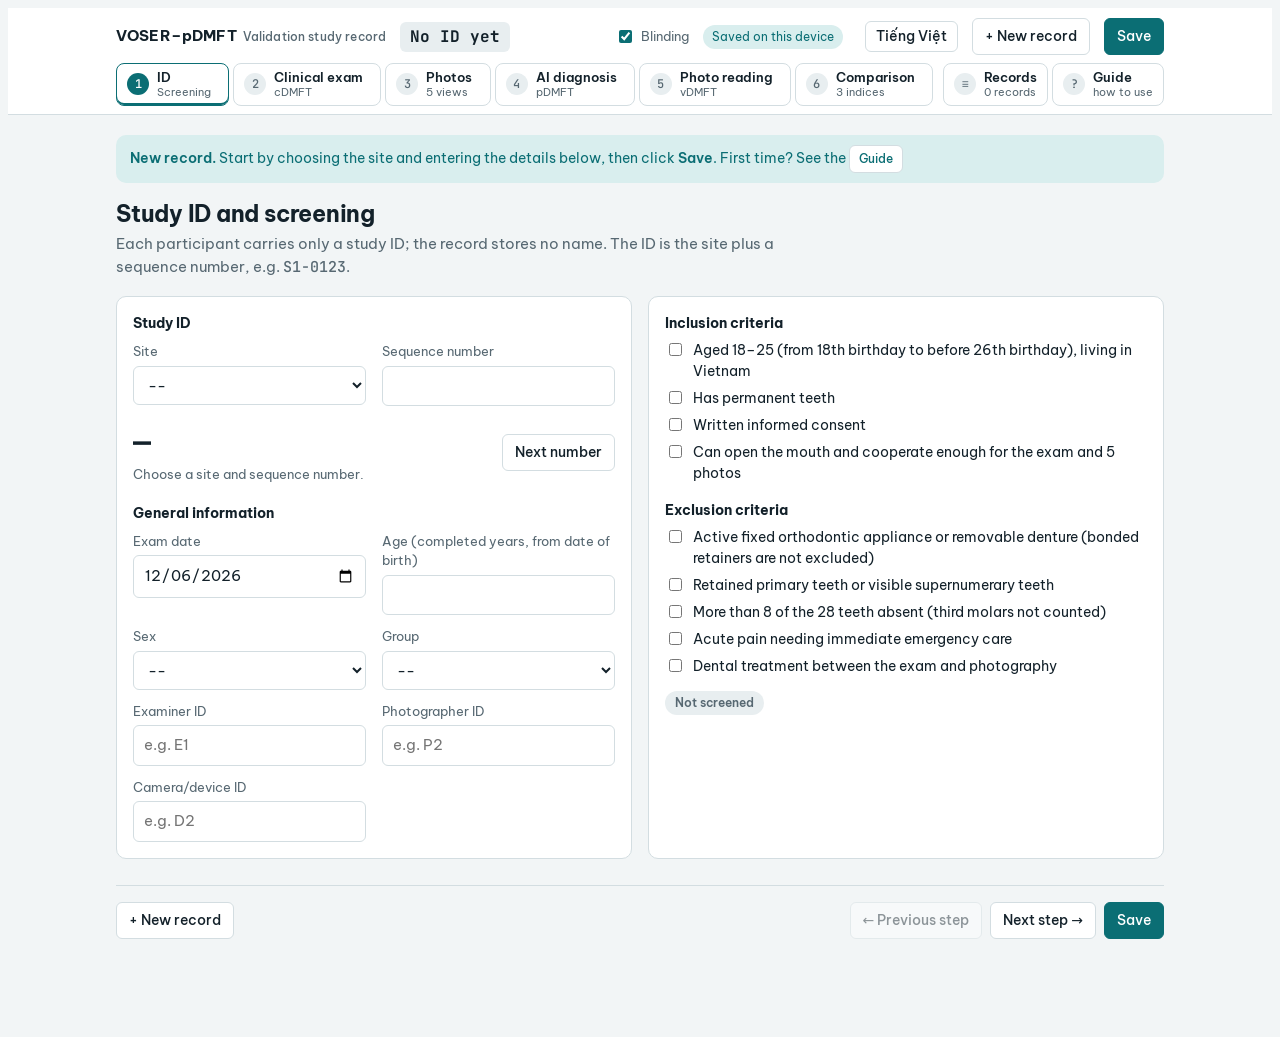
==== index.html @ d66f0dcf "Add files via upload" ====
<!DOCTYPE html>
<html lang="en"><head>
<meta charset="utf-8">
<meta name="viewport" content="width=device-width,initial-scale=1,viewport-fit=cover">
<title>VOSER–pDMFT</title>
<link rel="manifest" href="manifest.webmanifest">
<meta name="theme-color" content="#1B2A4A">
<meta name="apple-mobile-web-app-capable" content="yes">
<meta name="mobile-web-app-capable" content="yes">
<meta name="apple-mobile-web-app-status-bar-style" content="default">
<meta name="apple-mobile-web-app-title" content="VOSER">
<link rel="apple-touch-icon" href="icons/apple-touch-icon.png">
<link rel="icon" type="image/png" href="icons/icon-192.png">
<script>/* language memory */(function(){var me="en",p;try{p=localStorage.getItem("voser-lang");}catch(e){}
if(p&&p!==me&&!sessionStorage.getItem("voser-switching")){location.replace("vi.html"+location.hash);return;}
try{sessionStorage.removeItem("voser-switching");localStorage.setItem("voser-lang",me);}catch(e){}})();
function switchLang(){try{localStorage.setItem("voser-lang","vi");sessionStorage.setItem("voser-switching","1");}catch(e){}location.href="vi.html"+location.hash;}</script>
<link rel="stylesheet" href="fonts/fonts.css">
<style>
/* Layout: sticky header with 6-step study stepper; one working column (max 1080px); tooth charts scroll inside their own box. */
:root{
  --bg:#f2f5f6; --surface:#ffffff; --sunken:#e8eef0; --fg:#13212a; --muted:#576872; --line:#d3dde1;
  --accent:#0b6e74; --accent-fg:#ffffff; --accent-soft:#d9eeee;
  --d:#b04a00; --d-soft:#fde3cf; --f:#005f96; --f-soft:#d8e9f5; --m:#2f3d47; --m-fg:#ffffff; --ab:#7f8e98; --ab-soft:#e4e9ec;
  --mV:#8a4fa3; --mA:#a86d00; --mC:#13212a;
  --ok:#1b7a3c; --ok-soft:#dcf1e3; --warn:#8f5600; --warn-soft:#fbefd6; --bad:#b3261e; --bad-soft:#fbe2df;
  --f-body:"Be Vietnam Pro",system-ui,-apple-system,"Segoe UI",Roboto,Arial,sans-serif;
  --f-mono:"JetBrains Mono",ui-monospace,Menlo,Consolas,monospace;
  --r:10px;
}
@media (prefers-color-scheme: dark){:root:not([data-theme="light"]){
  --bg:#0e1518; --surface:#162026; --sunken:#1c2930; --fg:#e3ecef; --muted:#97a9b2; --line:#2b3a42;
  --accent:#4cc3c4; --accent-fg:#04201f; --accent-soft:#16393b;
  --d:#ff9a5c; --d-soft:#45240f; --f:#6cb6ec; --f-soft:#14304a; --m:#c9d4da; --m-fg:#10181c; --ab:#8796a0; --ab-soft:#26323a;
  --mV:#d39ae8; --mA:#f0b23d; --mC:#e3ecef;
  --ok:#6fd48f; --ok-soft:#163524; --warn:#f0b65c; --warn-soft:#3b2c12; --bad:#f2877e; --bad-soft:#401c19; color-scheme:dark}}
:root[data-theme="dark"]{
  --bg:#0e1518; --surface:#162026; --sunken:#1c2930; --fg:#e3ecef; --muted:#97a9b2; --line:#2b3a42;
  --accent:#4cc3c4; --accent-fg:#04201f; --accent-soft:#16393b;
  --d:#ff9a5c; --d-soft:#45240f; --f:#6cb6ec; --f-soft:#14304a; --m:#c9d4da; --m-fg:#10181c; --ab:#8796a0; --ab-soft:#26323a;
  --mV:#d39ae8; --mA:#f0b23d; --mC:#e3ecef;
  --ok:#6fd48f; --ok-soft:#163524; --warn:#f0b65c; --warn-soft:#3b2c12; --bad:#f2877e; --bad-soft:#401c19; color-scheme:dark}
*{box-sizing:border-box}
[hidden]{display:none!important}
body{background:var(--bg);color:var(--fg);font-family:var(--f-body);font-size:15px;line-height:1.5}
body::before{content:"";position:fixed;inset:0 0 auto;height:env(safe-area-inset-top,0px);z-index:30;background:var(--surface)}
button,input,select,textarea{font:inherit;color:inherit}
.wrap{max-width:1080px;margin:0 auto;padding-left:max(16px,env(safe-area-inset-left,0px));padding-right:max(16px,env(safe-area-inset-right,0px))}
header.bar{position:sticky;top:env(safe-area-inset-top,0px);z-index:20;background:var(--surface);border-bottom:1px solid var(--line)}
.bar-top{display:flex;flex-wrap:wrap;gap:8px 14px;align-items:center;padding-block:10px 8px}
.brand{font-weight:700;letter-spacing:.01em;display:flex;align-items:baseline;gap:6px}
.brand small{font-weight:500;color:var(--muted);font-size:12px}
.idnow{font-family:var(--f-mono);font-weight:700;font-size:16px;padding:3px 10px;border-radius:6px;background:var(--sunken)}
.idnow.demo{background:var(--warn-soft);color:var(--warn)}
.sp{flex:1}
.chip{font-size:12px;padding:3px 9px;border-radius:99px;background:var(--sunken);color:var(--muted);white-space:nowrap}
.chip.cloud{background:var(--accent-soft);color:var(--accent)}
.chip.dirty{background:var(--warn-soft);color:var(--warn)}
.toggle{display:inline-flex;align-items:center;gap:6px;font-size:13px;color:var(--muted);cursor:pointer;white-space:nowrap}
.toggle input{accent-color:var(--accent)}
nav.steps{display:flex;gap:4px;overflow-x:auto;padding-bottom:8px;scrollbar-width:thin}
.step{flex:1 0 auto;display:flex;align-items:center;gap:8px;border:1px solid var(--line);background:var(--surface);border-radius:8px;padding:6px 10px;cursor:pointer;text-align:left;min-width:0}
.step .n{font-family:var(--f-mono);font-size:12px;width:22px;height:22px;border-radius:50%;display:grid;place-items:center;background:var(--sunken);color:var(--muted);flex:none}
.step .t{display:flex;flex-direction:column;line-height:1.2}
.step .t b{font-size:13px;font-weight:600;white-space:nowrap}
.step .t span{font-size:11px;color:var(--muted);white-space:nowrap}
.step[aria-current="page"]{border-color:var(--accent);box-shadow:inset 0 -2px 0 var(--accent)}
.step[aria-current="page"] .n{background:var(--accent);color:var(--accent-fg)}
.step.st-lock .n{background:var(--ok);color:#fff}
.step.st-part .n{background:var(--warn-soft);color:var(--warn)}
.step.list{flex:0 0 auto;margin-left:6px}
.step.list+.step.list{margin-left:0}
.guide{display:flex;flex-direction:column;gap:14px;max-width:860px}
.gcard{background:var(--surface);border:1px solid var(--line);border-radius:var(--r);padding:4px 18px 14px}
.gcard h2{margin:14px 0 8px}
.gl{margin:0;padding-left:20px;display:flex;flex-direction:column;gap:8px}
.gstep{display:grid;grid-template-columns:44px minmax(0,1fr);gap:14px;background:var(--surface);border:1px solid var(--line);border-radius:var(--r);padding:16px 18px}
.gn{width:40px;height:40px;border-radius:50%;background:var(--accent);color:var(--accent-fg);display:grid;place-items:center;font-family:var(--f-mono);font-weight:700;font-size:18px}
.gb h3{font-size:16px;margin:6px 0 8px;display:flex;flex-wrap:wrap;gap:6px 10px;align-items:center}
.who{font-size:12px;font-weight:600;color:var(--accent);background:var(--accent-soft);padding:2px 9px;border-radius:99px}
.gb ol{margin:0;padding-left:20px;display:flex;flex-direction:column;gap:6px}
.gdone{margin:10px 0 0;font-size:13px;color:var(--ok);font-weight:500}
@media (max-width:520px){.gstep{grid-template-columns:minmax(0,1fr)}.gn{width:32px;height:32px;font-size:15px}}
main{padding-block:20px 90px}
h1{font-size:23px;margin:0 0 2px;text-wrap:balance;letter-spacing:-.01em}
.lead{color:var(--muted);margin:0 0 18px;max-width:70ch}
h2{font-size:16px;margin:24px 0 10px;text-wrap:balance}
h3{font-size:14px;margin:0 0 6px}
.note{font-size:13px;color:var(--muted);margin:4px 0 10px;max-width:80ch}
.banner{display:flex;gap:10px;align-items:flex-start;font-size:14px;padding:10px 14px;border-radius:var(--r);margin:0 0 14px}
.banner.warn{background:var(--warn-soft);color:var(--warn)}
.banner.info{background:var(--accent-soft);color:var(--accent)}
.banner.bad{background:var(--bad-soft);color:var(--bad)}
.banner.ok{background:var(--ok-soft);color:var(--ok)}
.banner b{font-weight:600}
.panel{background:var(--surface);border:1px solid var(--line);border-radius:var(--r);padding:16px}
.grid{display:grid;grid-template-columns:repeat(auto-fill,minmax(200px,1fr));gap:12px 16px}
.two{display:grid;grid-template-columns:minmax(0,1fr) minmax(0,1fr);gap:16px}
.split{display:grid;grid-template-columns:minmax(0,.9fr) minmax(0,1.1fr);gap:16px;align-items:start}
@media (max-width:860px){.two,.split{grid-template-columns:minmax(0,1fr)}}
.fld{display:flex;flex-direction:column;gap:4px;min-width:0}
.fld>label{font-size:13px;color:var(--muted)}
input[type=text],input[type=number],input[type=date],select,textarea{width:100%;padding:8px 10px;border:1px solid var(--line);border-radius:6px;background:var(--surface)}
textarea{min-height:88px;font-family:var(--f-mono);font-size:13px}
input:focus-visible,select:focus-visible,textarea:focus-visible,button:focus-visible{outline:2px solid var(--accent);outline-offset:1px}
.checks{display:flex;flex-direction:column;gap:6px}
.ck{display:flex;gap:8px;align-items:flex-start;font-size:14px;cursor:pointer}
.ck input{margin-top:3px;accent-color:var(--accent)}
.btn{border:1px solid var(--line);background:var(--surface);padding:7px 12px;border-radius:6px;cursor:pointer;font-weight:500;font-size:14px;white-space:nowrap}
.btn:hover{border-color:var(--accent)}
.btn.pri{background:var(--accent);color:var(--accent-fg);border-color:var(--accent)}
.btn.sm{padding:4px 9px;font-size:12px}
.btn.danger{color:var(--bad)}
.btn.lock{background:var(--ok);border-color:var(--ok);color:#fff}
.btn:disabled{opacity:.45;cursor:not-allowed}
.row{display:flex;flex-wrap:wrap;gap:8px;align-items:center}
.mono{font-family:var(--f-mono)}
.idcode{font-family:var(--f-mono);font-size:30px;font-weight:700;letter-spacing:.04em}
.pill{display:inline-flex;align-items:center;gap:6px;font-size:12px;font-weight:600;padding:3px 10px;border-radius:99px}
.pill.ok{background:var(--ok-soft);color:var(--ok)} .pill.bad{background:var(--bad-soft);color:var(--bad)} .pill.warn{background:var(--warn-soft);color:var(--warn)} .pill.mute{background:var(--sunken);color:var(--muted)}
.lockbar{display:flex;flex-wrap:wrap;gap:10px;align-items:center;justify-content:space-between;padding:12px 14px;border:1px dashed var(--line);border-radius:var(--r);margin-top:14px;background:var(--surface)}
.lockbar .msg{font-size:13px;color:var(--muted)}

/* ---- tooth chart ---- */
.chartbox{background:var(--surface);border:1px solid var(--line);border-radius:var(--r);padding:12px 12px 10px}
.chart-scroll{overflow-x:auto;padding-bottom:4px}
.arch{display:grid;grid-template-columns:repeat(var(--nc,8),var(--tw,40px)) 10px repeat(var(--nc,8),var(--tw,40px));gap:4px;width:max-content;margin:0 auto}
.split .arch{--tw:32px;gap:3px}
.split .tooth{height:46px}
.split .surfmode .tooth{height:62px}
.split .tooth .tc{font-size:16px}
.arch .mid{grid-row:span 1}
.jawlab{display:flex;justify-content:space-between;font-size:11px;color:var(--muted);letter-spacing:.06em;text-transform:uppercase;width:min(100%,712px);margin:0 auto 4px}
.archsep{height:1px;background:var(--line);margin:8px auto;width:min(100%,712px)}
.tooth{height:50px;border-radius:7px;border:1.5px solid var(--line);background:var(--surface);cursor:pointer;display:flex;flex-direction:column;align-items:center;justify-content:center;padding:0;line-height:1.1;position:relative}
.tooth .tn{font-family:var(--f-mono);font-size:10px;color:var(--muted)}
.tooth .tc{font-family:var(--f-mono);font-size:18px;font-weight:700}
.tooth.blank{border-style:dashed;background:transparent}
.tooth.blank .tc{color:var(--line)}
.tooth.k-S{background:var(--surface)}
.tooth.k-D{background:var(--d-soft);border-color:var(--d);color:var(--d)}
.tooth.k-F{background:var(--f-soft);border-color:var(--f);color:var(--f)}
.tooth.k-M{background:var(--m);border-color:var(--m);color:var(--m-fg)}
.tooth.k-M .tn{color:var(--m-fg);opacity:.75}
.tooth.k-A{background:repeating-linear-gradient(135deg,var(--ab-soft) 0 5px,transparent 5px 10px);border-color:var(--ab);color:var(--ab)}
.tooth.k-X{border-style:dotted;color:var(--muted);background:var(--sunken)}
.tooth.k-W{opacity:.75}
.tooth.sel{outline:3px solid var(--accent);outline-offset:1px;z-index:1}
.tooth.ghost{opacity:.35;cursor:default}
.tooth.dis{cursor:default}
.tooth .flag{position:absolute;top:2px;right:3px;font-size:9px;font-weight:700;color:var(--warn)}
.tooth.ring{box-shadow:0 0 0 2px var(--bad);border-color:var(--bad)}
.palette{display:flex;flex-wrap:wrap;gap:6px;margin-top:12px}
.surfmode .tooth{height:64px;justify-content:flex-start;padding-top:4px;gap:1px}
.surfmode .tooth .tc{font-size:15px}
.mini{display:block}
.modeseg{display:inline-flex;border:1px solid var(--line);border-radius:8px;overflow:hidden;background:var(--surface)}
.modeseg button{border:0;background:none;padding:6px 14px;font-size:13px;font-weight:500;cursor:pointer;color:var(--muted)}
.modeseg button[aria-pressed="true"]{background:var(--accent);color:var(--accent-fg)}
.sed{display:grid;grid-template-columns:auto minmax(0,1fr);gap:16px;align-items:start;margin-top:12px;padding-top:12px;border-top:1px dashed var(--line)}
@media (max-width:640px){.sed{grid-template-columns:minmax(0,1fr)}}
.sx{display:grid;grid-template-columns:repeat(3,62px);grid-template-rows:repeat(3,52px);gap:4px}
.sx .sb{border:1.5px solid var(--line);border-radius:7px;background:var(--surface);cursor:pointer;display:flex;flex-direction:column;align-items:center;justify-content:center;font-size:11px;color:var(--muted);line-height:1.15;padding:0}
.sx .sb b{font-family:var(--f-mono);font-size:17px;color:var(--fg)}
.sx .sb.k-D{background:var(--d-soft);border-color:var(--d)} .sx .sb.k-D b{color:var(--d)}
.sx .sb.k-F{background:var(--f-soft);border-color:var(--f)} .sx .sb.k-F b{color:var(--f)}
.sx .sb.k-SL{background:var(--ok-soft);border-color:var(--ok)}
.sx .sb.on{outline:3px solid var(--accent);outline-offset:1px}
.sx .sb.blank{border-style:dashed}
.sx .ctr{grid-column:2;grid-row:2}
.sx .t1{grid-column:2;grid-row:1}.sx .b1{grid-column:2;grid-row:3}.sx .l1{grid-column:1;grid-row:2}.sx .r1{grid-column:3;grid-row:2}
.sx .lab{grid-column:1;grid-row:1;font-family:var(--f-mono);font-weight:700;font-size:20px;display:grid;place-items:center;color:var(--accent)}
.sedp h4{margin:0 0 6px;font-size:12px;color:var(--muted);font-weight:600;letter-spacing:.04em;text-transform:uppercase}
.sedp .palette{margin-top:0;margin-bottom:10px}
.pc{display:flex;align-items:center;gap:8px;border:1.5px solid var(--line);border-radius:7px;padding:5px 10px 5px 6px;background:var(--surface);cursor:pointer;font-size:13px;min-width:0}
.pc .k{font-family:var(--f-mono);font-weight:700;font-size:15px;width:26px;height:26px;display:grid;place-items:center;border-radius:5px;border:1.5px solid var(--line);flex:none}
.pc.k-D .k{background:var(--d-soft);border-color:var(--d);color:var(--d)}
.pc.k-F .k{background:var(--f-soft);border-color:var(--f);color:var(--f)}
.pc.k-M .k{background:var(--m);border-color:var(--m);color:var(--m-fg)}
.pc.k-A .k{background:repeating-linear-gradient(135deg,var(--ab-soft) 0 4px,transparent 4px 8px);border-color:var(--ab);color:var(--ab)}
.pc.k-X .k{border-style:dotted;background:var(--sunken);color:var(--muted)}
.pc:disabled{opacity:.45;cursor:not-allowed}
.chart-tools{display:flex;flex-wrap:wrap;gap:8px;align-items:center;justify-content:space-between;margin-top:10px;font-size:13px;color:var(--muted)}
.kbd{font-family:var(--f-mono);font-size:11px;border:1px solid var(--line);border-bottom-width:2px;border-radius:4px;padding:0 5px;background:var(--surface)}
.dmft{display:flex;gap:8px;flex-wrap:wrap;align-items:stretch}
.dm{border:1px solid var(--line);border-radius:8px;padding:6px 12px;min-width:64px;text-align:center;background:var(--surface)}
.dm b{display:block;font-family:var(--f-mono);font-size:22px;font-variant-numeric:tabular-nums;line-height:1.2}
.dm span{font-size:11px;color:var(--muted);letter-spacing:.05em}
.dm.tot{border-color:var(--accent);background:var(--accent-soft)}
.dm.tot b{color:var(--accent)}

/* ---- photos ---- */
.photos{display:grid;grid-template-columns:repeat(auto-fill,minmax(190px,1fr));gap:12px}
.slot{border:1px solid var(--line);border-radius:var(--r);background:var(--surface);display:flex;flex-direction:column;overflow:hidden;min-width:0}
.slot-h{padding:9px 12px;display:flex;justify-content:space-between;align-items:center;gap:8px}
.slot-h b{font-size:14px} .slot-h .mono{font-size:12px;color:var(--muted)}
.drop{aspect-ratio:4/3;max-width:100%;background:var(--sunken);display:grid;place-items:center;position:relative;cursor:pointer;border-block:1px dashed var(--line)}
.drop img{width:100%;height:100%;object-fit:contain;background:#000}
.drop .ph{color:var(--muted);font-size:13px;text-align:center;padding:12px}
.drop.over{outline:2px dashed var(--accent);outline-offset:-6px}
.q4{display:grid;grid-template-columns:1fr auto;gap:4px 8px;padding:10px 12px;font-size:13px;align-items:center}
.q4 select{width:auto;padding:3px 6px;font-size:13px}
.slot-f{padding:8px 12px 12px;display:flex;gap:6px;flex-wrap:wrap;align-items:center;font-size:12px;color:var(--muted);border-top:1px solid var(--line)}
.slot-f .meta{flex:1 1 100%;min-width:0;overflow:hidden;text-overflow:ellipsis;white-space:nowrap}
.viewer{background:var(--surface);border:1px solid var(--line);border-radius:var(--r);overflow:hidden;position:sticky;top:132px}
.viewer .vimg{aspect-ratio:4/3;background:#0b0f12;display:grid;place-items:center;overflow:hidden;cursor:zoom-in;max-width:100%}
.viewer .vimg img{width:100%;height:100%;object-fit:contain;transition:transform .15s}
.viewer .vimg.zoom img{transform:scale(2.2);cursor:zoom-out}
.viewer .vtabs{display:flex;gap:4px;padding:8px;flex-wrap:wrap}
.viewer .vtabs button{font-size:12px}
.viewer .vtabs button[aria-pressed="true"]{border-color:var(--accent);background:var(--accent-soft);color:var(--accent)}
.viewer .empty{color:#9fb0b8;font-size:13px;padding:20px;text-align:center}
@media (max-width:860px){.viewer{position:static}}

/* ---- compare ---- */
.cards3{display:grid;grid-template-columns:repeat(3,minmax(0,1fr));gap:12px}
@media (max-width:760px){.cards3{grid-template-columns:minmax(0,1fr)}}
.mcard{border:1px solid var(--line);border-radius:var(--r);background:var(--surface);padding:14px;border-top:4px solid var(--c)}
.mcard .lab{font-size:12px;color:var(--muted);letter-spacing:.04em;text-transform:uppercase}
.mcard .big{font-family:var(--f-mono);font-size:40px;font-weight:700;line-height:1.1;color:var(--c);font-variant-numeric:tabular-nums}
.mcard .parts{font-family:var(--f-mono);font-size:13px;color:var(--muted)}
.mcard .delta{margin-top:8px;font-size:13px}
.delta b{font-family:var(--f-mono)}
.cmp-scroll{overflow-x:auto;border:1px solid var(--line);border-radius:var(--r);background:var(--surface);padding:10px}
table.cmp{border-collapse:separate;border-spacing:3px;margin:0 auto}
table.cmp th{font-family:var(--f-mono);font-size:10px;color:var(--muted);font-weight:500}
table.cmp th.rl{font-family:var(--f-body);font-size:12px;text-align:right;padding-right:6px;white-space:nowrap}
table.cmp td{width:30px;height:30px;padding:0;text-align:center;font-family:var(--f-mono);font-weight:700;font-size:13px;border-radius:5px;border:1.5px solid var(--line);position:relative}
table.cmp td.k-D{background:var(--d-soft);border-color:var(--d);color:var(--d)}
table.cmp td.k-F{background:var(--f-soft);border-color:var(--f);color:var(--f)}
table.cmp td.k-M{background:var(--m);border-color:var(--m);color:var(--m-fg)}
table.cmp td.k-A{background:repeating-linear-gradient(135deg,var(--ab-soft) 0 4px,transparent 4px 8px);border-color:var(--ab);color:var(--ab)}
table.cmp td.k-X{border-style:dotted;background:var(--sunken);color:var(--muted)}
table.cmp td.mis{box-shadow:0 0 0 2px var(--bad)}
table.cmp td.gap{border:0;width:8px}
.legend{display:flex;flex-wrap:wrap;gap:6px 14px;font-size:12px;color:var(--muted);margin-top:10px}
.legend i{display:inline-block;width:14px;height:14px;border-radius:3px;vertical-align:-3px;margin-right:5px;border:1.5px solid var(--line)}
.legend i.k-D{background:var(--d-soft);border-color:var(--d)} .legend i.k-F{background:var(--f-soft);border-color:var(--f)} .legend i.k-M{background:var(--m);border-color:var(--m)}
.legend i.k-A{background:repeating-linear-gradient(135deg,var(--ab-soft) 0 3px,transparent 3px 6px);border-color:var(--ab)} .legend i.k-X{border-style:dotted;background:var(--sunken)} .legend i.mis{box-shadow:0 0 0 2px var(--bad)}
.stat{display:grid;grid-template-columns:repeat(auto-fit,minmax(150px,1fr));gap:10px}
.st{border:1px solid var(--line);border-radius:8px;padding:10px 12px;background:var(--surface)}
.st .v{font-family:var(--f-mono);font-size:20px;font-weight:700;font-variant-numeric:tabular-nums}
.st .l{font-size:12px;color:var(--muted)}
table.tb{border-collapse:collapse;width:100%;font-size:14px}
table.tb th,table.tb td{padding:7px 10px;border-bottom:1px solid var(--line);text-align:left;white-space:nowrap}
table.tb th{font-size:12px;color:var(--muted);font-weight:600;background:var(--sunken)}
table.tb td.num{font-family:var(--f-mono);text-align:right;font-variant-numeric:tabular-nums}
.tbwrap{overflow-x:auto;border:1px solid var(--line);border-radius:var(--r);background:var(--surface)}
.hyp{display:grid;gap:10px}
.hy{display:grid;grid-template-columns:minmax(0,1fr) auto;gap:6px 14px;align-items:center;border:1px solid var(--line);border-radius:8px;padding:10px 12px;background:var(--surface)}
.hy .t{font-size:14px} .hy .t small{display:block;color:var(--muted);font-size:12px}
.ci{grid-column:1/-1}
.ci svg{width:100%;height:44px;display:block}
.svgbox{background:var(--surface);border:1px solid var(--line);border-radius:var(--r);padding:8px}
.svgbox svg{width:100%;height:auto;display:block}

/* ---- list ---- */
tr.cur td{background:var(--accent-soft)}
.dots{display:flex;gap:3px}
.dots i{width:10px;height:10px;border-radius:50%;background:var(--line);display:inline-block}
.dots i.l{background:var(--ok)} .dots i.p{background:var(--warn)}
.export{display:grid;grid-template-columns:repeat(auto-fill,minmax(240px,1fr));gap:12px;margin-bottom:20px}
.exp{border:1px solid var(--line);border-radius:var(--r);padding:14px;background:var(--surface);display:flex;flex-direction:column;gap:8px}
.exp h3{margin:0} .exp p{margin:0;font-size:13px;color:var(--muted);flex:1}
.empty{padding:28px;text-align:center;color:var(--muted)}
.foot{display:flex;gap:8px;flex-wrap:wrap;justify-content:space-between;margin-top:26px;padding-top:16px;border-top:1px solid var(--line)}
#toast{position:fixed;left:50%;bottom:calc(20px + env(safe-area-inset-bottom,0px));transform:translateX(-50%);background:var(--fg);color:var(--bg);padding:9px 16px;border-radius:8px;font-size:14px;z-index:50;max-width:calc(100% - 32px)}
.modal{position:fixed;inset:0;background:rgb(0 0 0 / .45);display:grid;place-items:center;z-index:60;padding:16px}
.modal-c{background:var(--surface);border-radius:12px;padding:18px;max-width:440px;width:100%}
.modal-c p{margin:0 0 12px}
.busy{position:fixed;inset:0;background:rgb(0 0 0 / .35);display:grid;place-items:center;z-index:70;color:#fff;font-weight:600}
.codes-ref{display:grid;grid-template-columns:repeat(auto-fill,minmax(260px,1fr));gap:4px 18px;font-size:13px}
.codes-ref div{display:flex;gap:8px} .codes-ref b{font-family:var(--f-mono);width:16px;flex:none}
details.ref summary{cursor:pointer;color:var(--accent);font-size:13px;font-weight:500}
.edm{position:fixed;inset:0;background:rgb(0 0 0 / .6);z-index:65;display:grid;place-items:center;padding:max(12px,env(safe-area-inset-top,0px)) max(12px,env(safe-area-inset-right,0px)) max(12px,env(safe-area-inset-bottom,0px)) max(12px,env(safe-area-inset-left,0px))}
.edc{background:var(--surface);border-radius:12px;width:min(1100px,100%);max-height:100%;overflow:auto;display:grid;grid-template-columns:minmax(0,1fr) 300px}
@media (max-width:820px){.edc{grid-template-columns:minmax(0,1fr)}}
.edv{background:#0b0f12;display:grid;place-items:center;min-height:300px;padding:10px;position:relative}
.edv canvas{max-width:100%;max-height:72vh;display:block;touch-action:none}
.edv canvas.crop{cursor:crosshair}
.edp{padding:16px;display:flex;flex-direction:column;gap:12px;border-left:1px solid var(--line)}
.edp h3{margin:0}
.edg{display:flex;flex-direction:column;gap:6px}
.edg>b{font-size:12px;color:var(--muted);letter-spacing:.04em;text-transform:uppercase;font-weight:600}
.sl{display:grid;grid-template-columns:96px minmax(0,1fr) 38px;gap:8px;align-items:center;font-size:13px}
.sl input[type=range]{width:100%;accent-color:var(--accent)}
.sl output{font-family:var(--f-mono);font-size:12px;text-align:right}
.edited-tag{position:absolute;top:6px;left:6px;font-size:11px;font-weight:600;background:var(--accent);color:var(--accent-fg);padding:2px 7px;border-radius:99px}
.drop,.vimg{position:relative}
@media (prefers-reduced-motion:reduce){*{transition:none!important}}
@media (max-width:520px){h1{font-size:20px} .brand small{display:none}}
</style>
</head>
<body>
<header class="bar">
 <div class="wrap">
  <div class="bar-top">
   <span class="brand">VOSER–pDMFT <small>Validation study record</small></span>
   <span class="idnow" id="idNow">—</span>
   <span class="chip dirty" id="dirtyChip" hidden>Unsaved</span>
   <span class="sp"></span>
   <label class="toggle" title="Hide the other methods' results while entering data, following the protocol's blinding procedure"><input type="checkbox" id="blind" checked> Blinding</label>
   <span class="chip" id="modeChip">Connecting…</span><button type="button" class="btn" style="margin-left:8px;padding:4px 10px" onclick="switchLang()" title="Language / Ngôn ngữ">Tiếng Việt</button>
   <button class="btn" id="btnNewTop" type="button">+ New record</button>
   <button class="btn pri" id="btnSave" type="button">Save</button>
  </div>
  <nav class="steps" id="steps" aria-label="Study steps"></nav>
 </div>
</header>

<main class="wrap">
 <div id="topBanner"></div>

 <!-- 1. ID -->
 <section data-panel="ma">
  <h1>Study ID and screening</h1>
  <p class="lead">Each participant carries only a study ID; the record stores no name. The ID is the site plus a sequence number, e.g. <span class="mono">S1-0123</span>.</p>
  <div class="two">
   <div class="panel">
    <h3>Study ID</h3>
    <div class="grid" style="margin-top:8px">
     <div class="fld"><label for="m_site">Site</label><select id="m_site" data-m="site"><option value="">--</option><option value="S1">S1 · Site 1</option><option value="S2">S2 · Site 2</option><option value="S3">S3 · Site 3</option></select></div>
     <div class="fld"><label for="m_stt">Sequence number</label><input type="number" id="m_stt" data-m="stt" min="1" max="9999" inputmode="numeric"></div>
    </div>
    <div class="row" style="margin-top:14px;justify-content:space-between">
     <div><div class="idcode" id="idCode">—</div><div class="note" id="idMsg" style="margin:0"></div></div>
     <button class="btn" id="btnNextStt" type="button">Next number</button>
    </div>
    <h3 style="margin-top:18px">General information</h3>
    <div class="grid" style="margin-top:8px">
     <div class="fld"><label for="m_ngay">Exam date</label><input type="date" id="m_ngay" data-m="ngay"></div>
     <div class="fld"><label for="m_tuoi">Age (completed years, from date of birth)</label><input type="number" id="m_tuoi" data-m="tuoi" min="10" max="99"></div>
     <div class="fld"><label for="m_gioi">Sex</label><select id="m_gioi" data-m="gioi"><option value="">--</option><option value="1">1 · Male</option><option value="2">2 · Female</option></select></div>
     <div class="fld"><label for="m_nhom">Group</label><select id="m_nhom" data-m="nhom"><option value="">--</option><option value="SV">Student</option><option value="KSV">Non-student</option></select></div>
     <div class="fld"><label for="m_kham">Examiner ID</label><input type="text" id="m_kham" data-m="examiner" placeholder="e.g. E1"></div>
     <div class="fld"><label for="m_chup">Photographer ID</label><input type="text" id="m_chup" data-m="photographer" placeholder="e.g. P2"></div>
     <div class="fld"><label for="m_tb">Camera/device ID</label><input type="text" id="m_tb" data-m="device" placeholder="e.g. D2"></div>
    </div>
   </div>
   <div class="panel">
    <h3>Inclusion criteria</h3>
    <div class="checks" id="inclBox"></div>
    <h3 style="margin-top:16px">Exclusion criteria</h3>
    <div class="checks" id="exclBox"></div>
    <div style="margin-top:14px" id="eligOut"></div>
   </div>
  </div>
 </section>

 <!-- 2. CLINICAL EXAM -->
 <section data-panel="kham" hidden>
  <h1>Clinical exam · cDMFT (reference standard)</h1>
  <p class="lead">WHO 2013 examination, crown codes 0–9 for all 32 positions. The primary index cDMFT uses 28 teeth (no third molars), following the pDMFT convention; third molars are used only for cDMFT32. Lock the exam before photography.</p>
  <div id="khamChart"></div>
  <div class="dmft" id="khamDmft" style="margin-top:12px"></div>
  <details class="ref" style="margin-top:12px"><summary>WHO 2013 codes and scoring rules</summary><div class="codes-ref" id="refWHO" style="margin-top:8px"></div>
   <p class="note">D = codes 1, 2 · F = code 3 · M = code 4 (under 30 years; from 30 years code 5 is added). Codes 6, 7, 8, 9 are not counted in DMFT. U flag: reason for tooth loss unknown (record code 5 with U; sensitivity analysis recodes U as 4).</p></details>
  <div class="lockbar" id="khamLock"></div>
 </section>

 <!-- 3. PHOTOS -->
 <section data-panel="anh" hidden>
  <h1>Intraoral photographs · 5 views</h1>
  <p class="lead">The photographer is not the examiner. Rate each view on 4 criteria (0 unusable · 1 usable with limitations · 2 good). A view meets the minimum when no criterion is 0; at most 2 retakes per view. Do not use AI output to decide on retakes.</p>
  <div id="photoSummary" style="margin-bottom:12px"></div>
  <div class="photos" id="photos"></div>
  <div class="lockbar" id="anhLock"></div>
 </section>

 <!-- 4. AI -->
 <section data-panel="ai" hidden>
  <h1>AI diagnosis · pDMFT-AI</h1>
  <p class="lead">Record the output of pDMFT-AI run on the final photo set with the locked model version. This page does not run the model: paste or load a per-tooth result file, or enter it by hand. pDMFT coding: absent teeth merge WHO 4, 5, 8 into code 4.</p>
  <div class="split">
   <div id="aiViewer"></div>
   <div>
    <div class="panel">
     <h3>Load results</h3>
     <p class="note" style="margin-top:0">JSON <span class="mono">{"11":"0","16":"1",…}</span>, or CSV with one line per <span class="mono">tooth,code</span>.</p>
     <textarea id="aiPaste" placeholder="16,1&#10;26,3&#10;36,4"></textarea>
     <div class="row" style="margin-top:8px"><button class="btn" id="btnAiParse" type="button">Apply</button><button class="btn" id="btnAiFile" type="button">Load .json/.csv file</button><input type="file" id="aiFile" accept=".json,.csv,.txt,application/json,text/csv" hidden></div>
     <div class="grid" style="margin-top:12px">
      <div class="fld"><label for="ai_ver">Model version</label><input type="text" id="ai_ver" data-ai="version" placeholder="e.g. pDMFT-AI v1.0"></div>
      <div class="fld"><label for="ai_hash">Output hash</label><input type="text" id="ai_hash" data-ai="hash" class="mono" placeholder="SHA-256"></div>
      <div class="fld"><label for="ai_time">Run time</label><input type="text" id="ai_time" data-ai="runAt" placeholder="2026-11-03 10:20"></div>
     </div>
     <label class="ck" style="margin-top:10px"><input type="checkbox" id="ai_no" data-ai="noOutput"> AI produced no output (run error, images could not be processed)</label>
    </div>
   </div>
  </div>
  <h2>Results by tooth</h2>
  <div id="aiChart"></div>
  <div class="dmft" id="aiDmft" style="margin-top:12px"></div>
  <div class="lockbar" id="aiLock"></div>
 </section>

 <!-- 5. PHOTO READING -->
 <section data-panel="doc" hidden>
  <h1>Photo-based diagnosis · vDMFT</h1>
  <p class="lead">Two dentists read the same photo set independently, blind to the exam and AI results. Teeth coded differently by the two readers are settled by an adjudicator; vDMFT is the consensus result.</p>
  <div class="row" role="radiogroup" aria-label="Reader role" id="readerRole" style="margin-bottom:14px"></div>
  <div class="split">
   <div id="docViewer"></div>
   <div>
    <div id="docChart"></div>
    <div class="dmft" id="docDmft" style="margin-top:12px"></div>
   </div>
  </div>
  <div class="lockbar" id="docLock"></div>
 </section>

 <!-- 6. COMPARISON -->
 <section data-panel="sosanh" hidden>
  <h1>Comparison</h1>
  <p class="lead">Three measurements on the same person: cDMFT (clinical), vDMFT (dentists reading photos), pDMFT (AI). Opens only when all three are locked.</p>
  <div id="cmpOne"></div>
  <h2 style="margin-top:34px">Whole sample</h2>
  <p class="note">Monitoring during data collection. Main conclusions follow the statistical analysis plan (SAP), not this table.</p>
  <div id="cmpAll"></div>
 </section>

 <!-- GUIDE -->
 <section data-panel="hd" hidden>
  <h1>How to use</h1>
  <p class="lead">Each participant is one record. A record goes through 6 steps in the order set by the protocol; each step is done by a different person and locked when finished. This page walks through one new record from start to end.</p>
  <div class="row" style="margin-bottom:18px"><button class="btn pri" type="button" data-newrec="1">+ Start a new record</button><button class="btn" type="button" data-demo="1">View a filled-in example</button></div>

  <div class="guide">
   <div class="gcard">
    <h2>Before you start</h2>
    <ul class="gl">
     <li><b>Share the page.</b> The page is private. The owner (the PhD student) clicks <b>Share</b> and invites the examiner, photographer, the 2 reading dentists, the adjudicator and the AI engineer with permission to enter data. Everyone sees the same list of records.</li>
     <li><b>Top right corner.</b> <span class="pill ok">Synced</span> means records are shared and visible on every device. <span class="pill mute">This device only</span> means data lives only in this browser: go to <b>Records → Backup</b> before closing the page.</li>
     <li><b>Save and Lock are different.</b> <b>Save</b> keeps what you have entered; you can keep editing. <b>Lock</b> finalises that step; after locking it cannot be edited unless someone clicks <b>Unlock</b> and gives a reason (the reason goes into the audit log and the Excel export).</li>
     <li><b>Blinding</b> (on by default) hides the other methods' results during data entry: reader 1 cannot see reader 2's reading, and Comparison opens only when all three measurements are locked. Do not switch it off during real data collection.</li>
     <li><b>The 6-step bar</b> at the top shows the progress of the open record: a grey number is not started, <span class="pill warn">amber</span> is in progress, <span class="pill ok">✓ green</span> is locked. Click a step to go to it.</li>
    </ul>
   </div>

   <div class="gstep"><div class="gn">1</div><div class="gb">
    <h3>ID · screening <span class="who">Coordinator</span></h3>
    <ol>
     <li>Click <b>+ New record</b> (top of the page). Step 1 opens with a blank record.</li>
     <li>Choose the <b>Site</b> (S1, S2, S3). The sequence number fills in with the next free number for that site; you can edit it or click <b>Next number</b>. The ID appears, e.g. <span class="mono">S1-0001</span>. If the ID already exists, the page shows it in red.</li>
     <li>Enter the exam date, age (completed years from date of birth), sex, group, examiner ID, photographer ID and device ID. Do not enter names: the record carries only the ID.</li>
     <li>Tick the 4 <b>inclusion criteria</b> and any <b>exclusion criteria</b>. The page shows <span class="pill ok">Eligible</span> or <span class="pill bad">Not eligible</span>. Ineligible people are still saved so they can be counted in the STARD flow diagram, but go no further.</li>
     <li>Click <b>Save</b>. The record now appears in <b>Records</b>.</li>
    </ol>
    <p class="gdone">Done when: the ID exists, the page says “Eligible”, and the record is saved.</p></div></div>

   <div class="gstep"><div class="gn">2</div><div class="gb">
    <h3>Clinical exam · cDMFT <span class="who">Calibrated examiner</span></h3>
    <ol>
     <li>Open the record (Records → <b>Open</b>) and go to <b>Clinical exam</b>.</li>
     <li>Choose the entry mode at the top of the chart: <b>Surfaces</b> (default, as in the original VOSER) or <b>Whole tooth</b>.</li>
     <li><b>By surface:</b> click a tooth; below it a diagram of its 5 surfaces appears (4 for anterior teeth): <b>O</b> occlusal in the centre, <b>B</b> buccal, <b>L</b> lingual, <b>M</b> mesial (towards the midline), <b>D</b> distal. Type the code for the selected surface: 0 sound, 1 decayed, 2 filled with decay, 3 filled without decay, 6 fissure sealant. The selection moves to the next surface, then to the next tooth. For a missing, unerupted, prosthetic or unexaminable tooth type a whole-tooth code: 4, 5, 7, 8, 9. The tooth code is derived in WHO order: decay and filling → 2; decay → 1; filling → 3; sealant → 6; otherwise 0. Each tooth shows a small cross coloured by surface.</li>
     <li><b>By whole tooth:</b> click a tooth and type 0–9; the selection moves to the next tooth (18 → 11, 21 → 28, then 48 → 41, 31 → 38). Faster, but DMFS and lesion-location analysis are not possible.</li>
     <li>Many sound teeth: code the affected teeth first, then click <b>Uncoded surfaces = 0</b> (or <b>Uncoded teeth = 0</b> in whole-tooth mode). Unerupted third molars: <b>Uncoded third molars = 8</b>.</li>
     <li>Tooth lost for a reason the participant cannot remember: code <b>5</b> (with code 5 the selection stays on that tooth), then click <b>U flag</b> or press <span class="kbd">U</span>. A small U appears in the corner of the tooth; press again to remove it.</li>
     <li>Check the boxes computed below the chart: D, M, F, cDMFT (28 teeth), cDMFT32 (when all 4 third molars are coded), hDMFT, and with surface entry cDMF-S and hDMF-S (a missing tooth counts 5 surfaces posterior, 4 anterior).</li>
     <li>Click <b>Save</b>, then <b>Lock clinical exam</b>. Lock before the participant goes to photography.</li>
    </ol>
    <p class="gdone">Done when: all 28 main teeth are coded and the exam is locked. If more than 8 teeth are absent, the page warns that this is an exclusion criterion.</p></div></div>

   <div class="gstep"><div class="gn">3</div><div class="gb">
    <h3>Photos · 5 views <span class="who">Photographer (not the examiner)</span></h3>
    <ol>
     <li>Go to <b>Photos</b>. Click the frame of each view (Frontal, Right lateral, Left lateral, Upper occlusal, Lower occlusal) to choose a photo, or drag the photo onto the frame. Photos keep their original resolution.</li>
     <li>Rate the 4 criteria for each view (0 unusable, 1 usable with limitations, 2 good). A view with any criterion at 0 is <span class="pill bad">Below minimum</span>: retake, choose the new photo, increase <b>Retakes</b> and record the reason (blur, glare, saliva…).</li>
     <li>At most 2 retakes per view. If a view still fails after 2 retakes, the set is recorded as <b>no output</b>; the person stays in the denominator.</li>
     <li>Do not look at AI results when deciding on retakes.</li>
     <li><b>Edit photo</b> (button under each photo): rotate 90°, flip horizontally or vertically (occlusal photos taken with a mirror are reversed), straighten (±20°), crop (click <b>Crop</b> then drag on the photo), brightness, contrast, saturation, colour temperature. Click <b>Apply</b>. The original is not changed; edits are stored as settings, marked “Edited”, and written to Excel. The AI and Photo reading steps have a <b>View original</b> button for comparison.</li>
     <li>Define in the SOP in advance which edits are allowed. Suggestion: only fix orientation (rotate, flip) and crop away areas outside the mouth; limit brightness and colour changes, because they can reveal or hide lesions. Readers and the AI must use the same version of each photo.</li>
     <li>Click <b>Save</b> (photos are uploaded now), then <b>Lock final photo set</b>.</li>
    </ol>
    <p class="gdone">Done when: 5 photos, all 5 views meet the minimum (or no output is recorded), and the set is locked.</p></div></div>

   <div class="gstep"><div class="gn">4</div><div class="gb">
    <h3>AI diagnosis · pDMFT <span class="who">AI engineer</span></h3>
    <ol>
     <li>Run pDMFT-AI (the locked version) on the final photo set outside this page. This page does not run the model.</li>
     <li>Go to <b>AI diagnosis</b>. Paste the results into <b>Load results</b> and click <b>Apply</b>, or click <b>Load .json/.csv file</b>. Format: one line per tooth <span class="mono">tooth,code</span> (e.g. <span class="mono">16,1</span>), or JSON <span class="mono">{"16":"1","26":"3"}</span>. Invalid codes and third molars are skipped and reported.</li>
     <li>You can also enter or correct codes by hand on the tooth chart. pDMFT codes: 0 sound, 1 decayed, 2 filled with decay, 3 filled without decay, 4 absent, 7 fixed prosthesis, 9 not assessable.</li>
     <li>Record the model version, output hash and run time. If the model failed, tick <b>AI produced no output</b>.</li>
     <li>Click <b>Save</b>, then <b>Lock AI output</b>.</li>
    </ol>
    <p class="gdone">Done when: all 28 teeth are coded (or no output is recorded) and the output is locked.</p></div></div>

   <div class="gstep"><div class="gn">5</div><div class="gb">
    <h3>Photo reading · vDMFT <span class="who">Reader 1, reader 2, adjudicator</span></h3>
    <ol>
     <li>Go to <b>Photo reading</b>, choose the right role: <b>Reader 1</b> or <b>Reader 2</b>, and enter the reader ID.</li>
     <li>View the photos on the left: click a view name to switch, click the photo to zoom. Code the 28 teeth on the right, choosing a mode at the top of the chart:
      <ul style="margin-top:4px"><li><b>Surfaces</b> (default): as in the clinical exam, each tooth has a diagram of surfaces O, B, L, M, D. Surface codes: 0 sound, 1 decayed, 2 filled with decay, 3 filled without decay, <b>9 not visible in the photo</b> (common for mesial and distal surfaces of posterior teeth). Whole-tooth codes: 4 absent, 7 fixed prosthesis. The tooth code is derived: decay and filling → 2, decay → 1, filling → 3, all surfaces 9 → 9, otherwise 0.</li>
      <li><b>Whole tooth</b>: one code per tooth, exactly like the pDMFT-AI output.</li></ul>
      Do not guess: code 9 for a surface or tooth you cannot see clearly. Surface coding shows which surface the reader saw the lesion on, for comparison with the clinical location.</li>
     <li>Each reader clicks <b>Save</b> then <b>Lock reading</b>. Do not open the other reader's reading.</li>
     <li>When both have locked, the <b>Adjudicator</b> chooses the Adjudicator role. The adjudicator decides by <b>whole-tooth code</b>: only teeth the two readers coded differently (red outline) can be clicked; the table below shows both codes and the surfaces each reader recorded.</li>
     <li>Resolve all disagreements, click <b>Save</b>, then <b>Lock consensus vDMFT</b>. Agreement between the 2 readers (%, kappa) is shown in the blue box.</li>
    </ol>
    <p class="gdone">Done when: both readings and the consensus are locked.</p></div></div>

   <div class="gstep"><div class="gn">6</div><div class="gb">
    <h3>Comparison <span class="who">PhD student, statistician</span></h3>
    <ol>
     <li>When all three (clinical, consensus photo reading, AI) are locked, <b>Comparison</b> opens automatically. Before that, the page shows a lock and lists what is still pending.</li>
     <li>The three cards at the top: cDMFT, vDMFT and pDMFT with D, M, F. The boxes below: V − C, A − C, |A − C| − |V − C| (H3), hDMFT, tooth-level agreement and kappa.</li>
     <li><b>Tooth-by-tooth comparison</b>: each column is a tooth, the three rows are clinical, photo reading and AI. A red outline marks a tooth that differs from the clinical exam. Clinical codes 4, 5, 8 all count as “absent”, because photos cannot show why a tooth is missing.</li>
     <li><b>Teeth decayed at the clinical exam, by surface</b>: for each decayed tooth, the decayed surfaces, the location, what each reader recorded, and whether photo reading and AI detected it.</li>
     <li><b>Whole sample</b> pools every fully locked record: monitoring of H1, H2 (equivalence ±0.5 teeth), H3 (non-inferiority, margin 0.25), sensitivity and specificity for decayed teeth, sensitivity by lesion location, and the Bland–Altman plot. This is a monitoring table; the main conclusions follow the analysis plan.</li>
    </ol></div></div>

   <div class="gcard">
    <h2>Records, export and backup</h2>
    <ul class="gl">
     <li><b>Records</b> (button at the end of the step bar) lists every record with 6 progress dots. Click <b>Open</b> to continue a record, <b>Delete</b> to delete it permanently (with confirmation).</li>
     <li><b>Export Excel</b>: sheet <i>Theo_nguoi</i> (one row per person: indices, differences, photo quality, photo edits, lock times, unlock log), sheet <i>Theo_rang</i> (one row per tooth: clinical with surfaces, reader 1, reader 2, adjudicator, AI), sheet <i>Tu_dien</i> (dictionary). Column names are the same in both language versions.</li>
     <li><b>Download photos .zip</b>: file names follow the SOP, e.g. <span class="mono">S1-0001_F_1_D2.jpg</span> (ID_view_attempt_device); edited copies are in the <span class="mono">da_chinh</span> folder.</li>
     <li><b>Backup</b> to a .json file including photos; <b>Open backup</b> loads it into this page or another copy (the Vietnamese and English versions read the same backup file).</li>
    </ul>
   </div>

   <div class="gcard">
    <h2>Tooth chart shortcuts</h2>
    <div class="tbwrap"><table class="tb"><tbody>
     <tr><td><span class="kbd">0</span>–<span class="kbd">9</span></td><td>Whole-tooth mode: code the selected tooth, then move to the next tooth</td></tr>
     <tr><td><span class="kbd">0</span> <span class="kbd">1</span> <span class="kbd">2</span> <span class="kbd">3</span> <span class="kbd">6</span> / <span class="kbd">9</span></td><td>Surface mode: code the selected surface (6 clinical only, 9 photo reading only), then move to the next surface</td></tr>
     <tr><td><span class="kbd">4</span> <span class="kbd">5</span> <span class="kbd">7</span> <span class="kbd">8</span> <span class="kbd">9</span></td><td>Surface mode, clinical exam: code the whole tooth, then move to the next tooth (photo reading: 4, 7)</td></tr>
     <tr><td><span class="kbd">↑</span> <span class="kbd">↓</span></td><td>Surface mode: change surface</td></tr>
     <tr><td><span class="kbd">←</span> <span class="kbd">→</span></td><td>Previous or next tooth</td></tr>
     <tr><td><span class="kbd">Backspace</span></td><td>Clear the selected code</td></tr>
     <tr><td><span class="kbd">U</span></td><td>Toggle the U flag (reason for loss unknown) on a code-5 tooth in the clinical exam</td></tr>
     <tr><td><span class="kbd">Esc</span></td><td>Deselect the tooth or close the photo editor</td></tr>
    </tbody></table></div>
   </div>

   <div class="gcard">
    <h2>Troubleshooting</h2>
    <ul class="gl">
     <li><b>The Lock button is greyed out:</b> the step is not complete; read the text to its left (e.g. “Entered 26/28 main teeth”). A record without a saved ID in step 1 cannot be locked either.</li>
     <li><b>“Already has a record”:</b> the sequence number is taken; click <b>Next number</b>.</li>
     <li><b>An error after locking:</b> click <b>Unlock (give reason)</b>, correct, save, lock again. Do not change the clinical exam after seeing photos or AI results.</li>
     <li><b>The Save button is greyed out:</b> you are viewing the example record; click <b>+ New record</b>.</li>
     <li><b>Photos will not upload:</b> the user has not been given edit permission; the owner grants it under Share.</li>
     <li><b>Two people open the same record:</b> each step is saved separately, so the examiner and the readers do not overwrite each other; two people should not edit the same step at the same time.</li>
    </ul>
   </div>
  </div>
 </section>

 <!-- LIST -->
 <section data-panel="ds" hidden>
  <h1>Records and data export</h1>
  <p class="lead" id="dsSub">Each record has 6 parts; each part is saved separately, so several people can enter data at the same time without overwriting each other.</p>
  <div class="export">
   <div class="exp"><h3>Excel (.xlsx)</h3><p>Per-person sheet (indices, differences, photo quality), per-tooth sheet (clinical, reader 1, reader 2, adjudicator, AI) and a code dictionary.</p><button class="btn pri" id="btnXlsx" type="button">Export Excel</button></div>
   <div class="exp"><h3>Photos (.zip)</h3><p>File names follow the SOP: ID_view_attempt_device, e.g. S1-0123_F_1_D2.jpg. Edited photos are kept separately in the da_chinh folder.</p><button class="btn" id="btnZip" type="button">Download photos .zip</button></div>
   <div class="exp"><h3>Backup</h3><p>A .json file with every part and photo, to reopen later or move to another computer.</p><div class="row"><button class="btn" id="btnBackup" type="button">Backup</button><button class="btn" id="btnRestore" type="button">Open backup</button><input type="file" id="restoreFile" accept=".json,application/json" hidden></div></div>
  </div>
  <div class="row" style="margin-bottom:10px"><input type="text" id="search" placeholder="Search by ID" style="max-width:260px"><button class="btn" id="btnNew" type="button">+ New record</button><button class="btn" id="btnDemo" type="button">View example record</button></div>
  <div class="tbwrap" id="list"></div>
 </section>

 <div class="foot">
  <button class="btn" id="btnNew2" type="button">+ New record</button>
  <div class="row"><button class="btn" id="btnPrev" type="button">← Previous step</button><button class="btn" id="btnNext" type="button">Next step →</button><button class="btn pri" id="btnSave2" type="button">Save</button></div>
 </div>
</main>

<div id="toast" hidden></div>
<div class="modal" id="modal" hidden><div class="modal-c" role="dialog" aria-modal="true"><p id="modalMsg"></p><div id="modalExtra"></div><div class="row" style="justify-content:flex-end;margin-top:12px"><button class="btn" id="modalNo" type="button">Cancel</button><button class="btn pri" id="modalYes" type="button">OK</button></div></div></div>
<div class="edm" id="edm" hidden><div class="edc" role="dialog" aria-modal="true" aria-labelledby="edTitle">
 <div class="edv"><canvas id="edCanvas"></canvas></div>
 <div class="edp">
  <h3 id="edTitle">Edit photo</h3>
  <p class="note" style="margin:0">The original photo is always kept unchanged. Edits are stored as settings and included in exported data. Readers and the AI must use the same version of the photo.</p>
  <div class="edg"><b>Geometry</b>
   <div class="row"><button class="btn sm" type="button" data-ed="rl">⟲ 90°</button><button class="btn sm" type="button" data-ed="rr">⟳ 90°</button><button class="btn sm" type="button" data-ed="fh">Flip horizontal</button><button class="btn sm" type="button" data-ed="fv">Flip vertical</button></div>
   <div class="sl"><label for="ed_ang">Straighten</label><input type="range" id="ed_ang" data-edr="ang" min="-20" max="20" step="0.5"><output id="o_ang"></output></div>
   <div class="row"><button class="btn sm" type="button" data-ed="crop" id="edCropBtn">Crop</button><button class="btn sm" type="button" data-ed="nocrop">Remove crop</button></div>
   <span class="note" id="edCropNote" style="margin:0"></span></div>
  <div class="edg"><b>Light and colour</b>
   <div class="sl"><label for="ed_br">Brightness</label><input type="range" id="ed_br" data-edr="br" min="-60" max="60" step="1"><output id="o_br"></output></div>
   <div class="sl"><label for="ed_ct">Contrast</label><input type="range" id="ed_ct" data-edr="ct" min="-60" max="60" step="1"><output id="o_ct"></output></div>
   <div class="sl"><label for="ed_sa">Saturation</label><input type="range" id="ed_sa" data-edr="sa" min="-60" max="60" step="1"><output id="o_sa"></output></div>
   <div class="sl"><label for="ed_tp">Colour temperature</label><input type="range" id="ed_tp" data-edr="tp" min="-60" max="60" step="1"><output id="o_tp"></output></div></div>
  <div class="row" style="margin-top:auto;justify-content:space-between"><button class="btn" type="button" data-ed="reset">Reset</button><span class="row"><button class="btn" type="button" data-ed="cancel">Cancel</button><button class="btn pri" type="button" data-ed="apply">Apply</button></span></div>
 </div></div></div>
<div class="busy" id="busy" hidden><span id="busyMsg">Working…</span></div>
<input type="file" id="photoFile" accept="image/*" hidden>

<script src="lib/xlsx.full.min.js"></script>
<script src="lib/jszip.min.js"></script>
<script>
"use strict";
/* ================= STUDY CONVENTIONS ================= */
const U8=[18,17,16,15,14,13,12,11], U8R=[21,22,23,24,25,26,27,28];
const L8=[48,47,46,45,44,43,42,41], L8R=[31,32,33,34,35,36,37,38];
const WIS=[18,28,38,48];
const T32=[...U8,...U8R,...L8,...L8R];
const T28=T32.filter(t=>!WIS.includes(t));
const WHO=[["0","Sound","White or chalky spots count as sound"],["1","Decayed","Unmistakable cavity, undermined enamel, softened floor or wall"],["2","Filled, with decay","Has a filling and has decay"],["3","Filled, no decay","Includes crowns placed because of caries"],["4","Missing due to caries",""],["5","Missing, other reason","Orthodontic, periodontal, trauma, congenital"],["6","Fissure sealant","Not counted in DMFT"],["7","Bridge abutment, special crown, implant","Not counted in DMFT"],["8","Unerupted","Not counted"],["9","Not recorded","Not counted"]];
const PH=[["0","Sound","Includes teeth with fissure sealant"],["1","Decayed",""],["2","Filled, with decay","Counted as D"],["3","Filled, no decay",""],["4","Absent","Merges WHO 4, 5, 8: photos cannot show why a tooth is missing"],["7","Fixed prosthesis",""],["9","Not assessable","Blur, glare, saliva, obstructed"]];
const kindW=c=>({"0":"S","6":"S","1":"D","2":"D","3":"F","4":"M","5":"A","8":"A","7":"X","9":"X"})[c]||"";
const kindP=c=>({"0":"S","1":"D","2":"D","3":"F","4":"M","7":"X","9":"X"})[c]||"";
/* harmonised status for tooth-level comparison: S D F A(absent) X(excluded) */
const harmW=c=>({"0":"S","6":"S","1":"D","2":"D","3":"F","4":"A","5":"A","8":"A","7":"X","9":"X"})[c]||"";
const harmP=c=>({"0":"S","1":"D","2":"D","3":"F","4":"A","7":"X","9":"X"})[c]||"";
const VIEWS=[{k:"F",l:"Frontal",en:"Frontal"},{k:"R",l:"Right lateral",en:"Right lateral"},{k:"L",l:"Left lateral",en:"Left lateral"},{k:"MX",l:"Upper occlusal",en:"Upper occlusal"},{k:"MD",l:"Lower occlusal",en:"Lower occlusal"}];
const QCRIT=["Sharpness (focus, motion)","Lighting, glare","Saliva, mirror fogging","Coverage and angle"];
const INCL=[["i_age","Aged 18–25 (from 18th birthday to before 26th birthday), living in Vietnam"],["i_perm","Has permanent teeth"],["i_consent","Written informed consent"],["i_coop","Can open the mouth and cooperate enough for the exam and 5 photos"]];
const EXCL=[["e_ortho","Active fixed orthodontic appliance or removable denture (bonded retainers are not excluded)"],["e_prim","Retained primary teeth or visible supernumerary teeth"],["e_miss","More than 8 of the 28 teeth absent (third molars not counted)"],["e_acute","Acute pain needing immediate emergency care"],["e_tx","Dental treatment between the exam and photography"]];
const STEPS=[{k:"ma",l:"ID",s:"Screening"},{k:"kham",l:"Clinical exam",s:"cDMFT"},{k:"anh",l:"Photos",s:"5 views"},{k:"ai",l:"AI diagnosis",s:"pDMFT"},{k:"doc",l:"Photo reading",s:"vDMFT"},{k:"sosanh",l:"Comparison",s:"3 indices"}];
const PARTS=["meta","clin","photo","ai","r1","r2","arb"];
/* tooth surfaces (VOSER): Nhai occlusal, N buccal, T lingual, G mesial, X distal; anterior teeth have no occlusal surface */
const SLAB={Nhai:"Occlusal",N:"Buccal",T:"Lingual",G:"Mesial",X:"Distal"};
const surfOf=t=>(t%10>=4)?["Nhai","G","X","N","T"]:["G","X","N","T"];
const SCODES=[["0","Sound"],["1","Decayed"],["2","Filled, with decay"],["3","Filled, no decay"],["6","Fissure sealant"]];
const WHOLE=[["4","Missing due to caries"],["5","Missing, other reason"],["7","Bridge abutment, crown, implant"],["8","Unerupted"],["9","Not recorded"]];
const isWhole=x=>["4","5","7","8","9"].includes(x);
/* photo surface codes: 9 = surface not visible in the photo; whole-tooth codes: 4 absent, 7 fixed prosthesis */
const PSC=[["0","Sound"],["1","Decayed"],["2","Filled, with decay"],["3","Filled, no decay"],["9","Not visible"]];
const PWH=[["4","Absent"],["7","Fixed prosthesis"]];
const SURFCH=["clin","r1","r2"];
const SCFG=ch=>ch==="clin"?{S:SCODES,W:WHOLE,order:T32,photo:false}:{S:PSC,W:PWH,order:T28,photo:true};
const wholeOf=(ch,x)=>ch==="clin"?isWhole(x):(x==="4"||x==="7");
const SK={Nhai:"O",N:"B",T:"L",G:"M",X:"D"};
const LOCL={O:"Occlusal",P:"Proximal (mesial/distal)",S:"Buccal/lingual","?":"No surface data"};
let selS=null;
const ALPHA=0.05/3, MARGIN=0.5, NI=0.25;

/* ================= UTILITIES ================= */
const $=s=>document.querySelector(s);
const esc=s=>String(s??"").replace(/[&<>"]/g,c=>({"&":"&amp;","<":"&lt;",">":"&gt;",'"':"&quot;"}[c]));
const fmt=(x,d=2)=>x==null||!isFinite(x)?"–":(x<0?"−":"")+Math.abs(x).toFixed(d);
const sgn=(x,d=2)=>x==null||!isFinite(x)?"–":(x>0?"+":x<0?"−":"±")+Math.abs(x).toFixed(d);
const pct=x=>x==null||!isFinite(x)?"–":(100*x).toFixed(1)+"%";
const docId=id=>String(id).normalize("NFD").replace(/[̀-ͯ]/g,"").replace(/[^A-Za-z0-9_-]+/g,"-").slice(0,120);
const nowISO=()=>new Date().toISOString();
const when=s=>s?new Date(s).toLocaleString("en-GB"):"";
function toast(msg,ms=2800){const t=$("#toast");t.textContent=msg;t.hidden=false;clearTimeout(toast._t);toast._t=setTimeout(()=>t.hidden=true,ms);}
function ask(msg,yes="OK",withReason=false){return new Promise(res=>{$("#modalMsg").textContent=msg;$("#modalYes").textContent=yes;
  $("#modalExtra").innerHTML=withReason?`<div class="fld"><label for="modalReason">Reason (required, saved to the audit log)</label><input type="text" id="modalReason"></div>`:"";
  $("#modal").hidden=false;const done=v=>{$("#modal").hidden=true;$("#modalYes").onclick=$("#modalNo").onclick=null;res(v);};
  $("#modalYes").onclick=()=>{if(withReason){const r=($("#modalReason").value||"").trim();if(!r){$("#modalReason").focus();return;}done(r);}else done(true);};
  $("#modalNo").onclick=()=>done(false);(withReason?$("#modalReason"):$("#modalYes")).focus();});}
function busy(msg){$("#busyMsg").textContent=msg||"Working…";$("#busy").hidden=!msg;}

/* ---- statistics ---- */
function invNorm(p){const a=[-39.6968302866538,220.946098424521,-275.928510446969,138.357751867269,-30.6647980661472,2.50662827745924],b=[-54.4760987982241,161.585836858041,-155.698979859887,66.8013118877197,-13.2806815528857],c=[-.00778489400243029,-.322396458041136,-2.40075827716184,-2.54973253934373,4.37466414146497,2.93816398269878],d=[.00778469570904146,.32246712907004,2.445134137143,3.75440866190742];
  const pl=.02425;let q,r;if(p<pl){q=Math.sqrt(-2*Math.log(p));return(((((c[0]*q+c[1])*q+c[2])*q+c[3])*q+c[4])*q+c[5])/((((d[0]*q+d[1])*q+d[2])*q+d[3])*q+1);}
  if(p<=1-pl){q=p-.5;r=q*q;return(((((a[0]*r+a[1])*r+a[2])*r+a[3])*r+a[4])*r+a[5])*q/(((((b[0]*r+b[1])*r+b[2])*r+b[3])*r+b[4])*r+1);}
  q=Math.sqrt(-2*Math.log(1-p));return-(((((c[0]*q+c[1])*q+c[2])*q+c[3])*q+c[4])*q+c[5])/((((d[0]*q+d[1])*q+d[2])*q+d[3])*q+1);}
function tq(p,df){const z=invNorm(p);return z+(z**3+z)/(4*df)+(5*z**5+16*z**3+3*z)/(96*df*df)+(3*z**7+19*z**5+17*z**3-15*z)/(384*df**3);}
function msd(a){const n=a.length;if(!n)return{n:0};const m=a.reduce((s,x)=>s+x,0)/n;const sd=n>1?Math.sqrt(a.reduce((s,x)=>s+(x-m)**2,0)/(n-1)):NaN;return{n,m,sd};}
function kappa(pairs,cats){const n=pairs.length;if(n<2)return{n,po:NaN,k:NaN};let ag=0;const ra={},rb={};cats.forEach(c=>{ra[c]=0;rb[c]=0;});
  pairs.forEach(([x,y])=>{if(x===y)ag++;ra[x]=(ra[x]||0)+1;rb[y]=(rb[y]||0)+1;});const po=ag/n;let pe=0;cats.forEach(c=>pe+=(ra[c]/n)*(rb[c]/n));return{n,po,k:pe<1?(po-pe)/(1-pe):NaN};}

/* ================= STATE ================= */
/* ---- on-device storage (IndexedDB) ---- */
const IDB_NAME="voser-pdmft",IDB_VER=1;let idb=null;
function idbOpen(){return new Promise((ok,no)=>{const q=indexedDB.open(IDB_NAME,IDB_VER);
  q.onupgradeneeded=()=>{PARTS.forEach(p=>{if(!q.result.objectStoreNames.contains(p))q.result.createObjectStore(p);});};
  q.onsuccess=()=>ok(q.result);q.onerror=()=>no(q.error);});}
function idbTx(p,fn){return new Promise((ok,no)=>{if(!idb){ok();return;}const t=idb.transaction(p,"readwrite");fn(t.objectStore(p));t.oncomplete=()=>ok();t.onerror=()=>no(t.error);t.onabort=()=>no(t.error);});}
function idbAll(p){return new Promise((ok,no)=>{const t=idb.transaction(p,"readonly"),s=t.objectStore(p),m=new Map();const c=s.openCursor();
  c.onsuccess=()=>{const k=c.result;if(k){m.set(k.key,k.value);k.continue();}else ok(m);};c.onerror=()=>no(c.error);});}
let saveErr=false;
function warnSave(e){if(!saveErr){saveErr=true;toast("Could not write to device storage: "+(e?.message||e)+". Make a Backup now.",8000);}}
class PMap extends Map{constructor(p,it){super(it);this.p=p;}
  set(k,v){super.set(k,v);if(this.p)idbTx(this.p,s=>s.put(v,k)).catch(warnSave);return this;}
  delete(k){const r=super.delete(k);if(this.p)idbTx(this.p,s=>s.delete(k)).catch(warnSave);return r;}}
let store={}; PARTS.forEach(p=>store[p]=new PMap(null));   // part -> Map(id -> doc)
let cur=null;            // {id, demo, meta, clin, photo, ai, r1, r2, arb}
let dirty=new Set();
let mode="local", db=null, assets=null, dl=null;
let tab="ma", role="r1", sel=null, viewK={ai:"F",doc:"F"};
const pending={};        // photos not yet uploaded: view -> {blob,url}
const blank=()=>({id:"",demo:false,meta:{ngay:new Date().toISOString().slice(0,10)},clin:{c:{},u:{},s:{},mode:"surf"},photo:{views:{}},ai:{c:{}},r1:{c:{},s:{},mode:"surf"},r2:{c:{},s:{},mode:"surf"},arb:{c:{}}});

/* ================= INDICES ================= */
const filled=(c,teeth)=>teeth.filter(t=>c&&c[t]!==undefined&&c[t]!=="").length;
function idxWHO(c,teeth,age){let D=0,M=0,F=0,n9=0;teeth.forEach(t=>{const x=c?.[t];if(x==="1"||x==="2")D++;else if(x==="3")F++;else if(x==="4"||(x==="5"&&age>=30))M++;if(x==="9")n9++;});return{D,M,F,T:D+M+F,n9};}
function idxH(c){let D=0,M=0,F=0;T28.forEach(t=>{const x=c?.[t];if(x==="1"||x==="2")D++;else if(x==="3")F++;else if(["4","5","8"].includes(x))M++;});return{D,M,F,T:D+M+F};}
function idxP(c){let D=0,M=0,F=0,n9=0;T28.forEach(t=>{const x=c?.[t];if(x==="1"||x==="2")D++;else if(x==="3")F++;else if(x==="4")M++;if(x==="9")n9++;});return{D,M,F,T:D+M+F,n9};}
function deriveTooth(s,t,photo){if(!s)return"";const ks=surfOf(t);if(ks.some(k=>s[k]===undefined||s[k]===""))return"";const v=ks.map(k=>s[k]);
  const hD=v.some(x=>x==="1"||x==="2"),hF=v.some(x=>x==="2"||x==="3");
  return hD&&hF?"2":hD?"1":hF?"3":(!photo&&v.includes("6"))?"6":(photo&&v.every(x=>x==="9"))?"9":"0";}
function applySurf(p,t,k,code,ch="clin"){p.s=p.s||{};if(wholeOf(ch,p.c[t])){delete p.c[t];if(p.u)delete p.u[t];}
  const o={...(p.s[t]||{})};if(code==="")delete o[k];else o[k]=code;p.s[t]=o;const d=deriveTooth(o,t,ch!=="clin");if(d)p.c[t]=d;else delete p.c[t];}
function applyWhole(p,t,code){p.c[t]=code;if(p.s)delete p.s[t];if(code!=="5"&&p.u)delete p.u[t];}
function idxS(p,age,ch="clin"){let D=0,F=0,M=0,HM=0,miss=0;T28.forEach(t=>{const n=t%10>=4?5:4;const x=p.c?.[t];const s=p.s?.[t];
  if(wholeOf(ch,x)){if(x==="4"||(ch==="clin"&&x==="5"&&age>=30))M+=n;if(["4","5","8"].includes(x))HM+=n;return;}
  if(!s||surfOf(t).some(k=>s[k]===undefined)){miss++;return;}
  surfOf(t).forEach(k=>{if(s[k]==="1"||s[k]==="2")D++;else if(s[k]==="3")F++;});});
  return{D,M,F,T:D+M+F,HT:D+HM+F,miss};}
function locOf(p,t){const s=p.s?.[t];if(!s)return"?";const dk=surfOf(t).filter(k=>s[k]==="1"||s[k]==="2");if(!dk.length)return"?";
  return dk.some(k=>k==="G"||k==="X")?"P":dk.includes("Nhai")?"O":"S";}
function surfStr(p,t){const s=p?.s?.[t];if(!s)return"";return surfOf(t).filter(k=>s[k]&&s[k]!=="0").map(k=>`${SLAB[k].replace(" ","")} ${s[k]}`).join(", ");}
function idxU(c,u){let M=0;T28.forEach(t=>{const x=c?.[t];if(x==="4"||(x==="5"&&u?.[t]))M++;});return M;}
function consensus(r){const o={};T28.forEach(t=>{const a=r.r1?.c?.[t],b=r.r2?.c?.[t];if(a!==undefined&&a!==""&&a===b)o[t]=a;else if(r.arb?.c?.[t])o[t]=r.arb.c[t];});return o;}
function disagree(r){return T28.filter(t=>{const a=r.r1?.c?.[t],b=r.r2?.c?.[t];return a&&b&&a!==b;});}
function ageOf(r){return +(r.meta?.tuoi)||0;}
function viewPass(v){return v&&Array.isArray(v.q)&&v.q.length===4&&v.q.every(x=>x!==""&&x!=null)&&v.q.every(x=>+x>0);}
function viewRated(v){return v&&Array.isArray(v.q)&&v.q.length===4&&v.q.every(x=>x!==""&&x!=null);}
function photoState(r){const vs=VIEWS.map(({k})=>r.photo?.views?.[k]);const has=VIEWS.filter(({k})=>{const v=r.photo?.views?.[k];return (v&&(v.asset||v.blob||v.dataUrl||v.local))||(r===cur&&pending[k]);}).length;const pass=VIEWS.filter(({k})=>{const v=r.photo?.views?.[k];return viewPass(v)&&((v.asset||v.blob||v.dataUrl||v.local)||(r===cur&&pending[k]));}).length;
  const fail=VIEWS.filter(({k})=>{const v=r.photo?.views?.[k];return viewRated(v)&&!viewPass(v)&&(+v.retakes||0)>=2;}).length;return{has,pass,fail,noOut:fail>0};}
function eligibility(m){const inc=INCL.every(([k])=>m?.[k]);const exc=EXCL.some(([k])=>m?.[k]);const age=+m?.tuoi;const ageOk=age>=18&&age<=25;
  if(!m||(!INCL.some(([k])=>m[k])&&!EXCL.some(([k])=>m[k])))return{s:"none"};return{s:inc&&!exc&&ageOk?"ok":"no",ageOk,inc,exc};}
function vLocked(r){return !!r.arb?.lock;}
function triple(r){if(!(r.clin?.lock&&r.ai?.lock&&vLocked(r)))return null;
  const age=ageOf(r);const C=idxWHO(r.clin.c,T28,age),H=idxH(r.clin.c),C32=filled(r.clin.c,WIS)===4?idxWHO(r.clin.c,T32,age):null;
  const no=photoState(r).noOut||r.photo?.noOutput;const aiNo=no||r.ai?.noOutput;
  const Vc=consensus(r);const V=no?null:idxP(Vc),A=aiNo?null:idxP(r.ai.c);
  return{C,H,C32,V,A,Vc,no,aiNo,UM:idxU(r.clin.c,r.clin.u)};}

/* ================= UI ================= */
function renderSteps(){
  const st=stepState(cur);
  $("#steps").innerHTML=STEPS.map((s,i)=>`<button class="step st-${st[s.k]}" data-go="${s.k}" ${tab===s.k?'aria-current="page"':""} type="button"><span class="n">${st[s.k]==="lock"?"✓":i+1}</span><span class="t"><b>${s.l}</b><span>${s.s}${st[s.k]==="lock"?" · locked":st[s.k]==="part"?" · in progress":""}</span></span></button>`).join("")
    +`<button class="step list" data-go="ds" ${tab==="ds"?'aria-current="page"':""} type="button"><span class="n">≡</span><span class="t"><b>Records</b><span>${countRecords()} record${countRecords()===1?"":"s"}</span></span></button>`
    +`<button class="step list" data-go="hd" ${tab==="hd"?'aria-current="page"':""} type="button"><span class="n">?</span><span class="t"><b>Guide</b><span>how to use</span></span></button>`;
}
function stepState(r){const o={};if(!r)return o;
  const e=eligibility(r.meta);o.ma=r.id&&e.s==="ok"?"lock":(r.id||e.s!=="none")?"part":"";
  o.kham=r.clin?.lock?"lock":filled(r.clin?.c,T32)?"part":"";
  o.anh=r.photo?.lock?"lock":photoState(r).has?"part":"";
  o.ai=r.ai?.lock?"lock":filled(r.ai?.c,T28)||r.ai?.noOutput?"part":"";
  o.doc=vLocked(r)?"lock":(filled(r.r1?.c,T28)||filled(r.r2?.c,T28))?"part":"";
  o.sosanh=triple(r)?"lock":"";return o;}
function countRecords(){const ids=new Set();PARTS.forEach(p=>store[p].forEach((_,k)=>ids.add(k)));return ids.size;}
function showTab(k){tab=k;document.querySelectorAll("[data-panel]").forEach(s=>s.hidden=s.dataset.panel!==k);sel=null;renderAll();try{history.replaceState(null,"","#"+k);}catch{}window.scrollTo({top:0});}
const blinded=()=>$("#blind").checked;
function renderBanner(){
  let h="";
  if(cur?.demo)h+=`<div class="banner warn"><span><b>Example record.</b> Illustrative data to show how the app works; it cannot be saved. Click <b>+ New record</b> to start a real record.</span></div>`;
  if(!cur?.demo&&!cur?.id&&tab==="ma")h+=`<div class="banner info"><span><b>New record.</b> Start by choosing the site and entering the details below, then click <b>Save</b>. First time? See the <button class="btn sm" type="button" data-go="hd">Guide</button></span></div>`;
  if(mode==="local")h+=`<div class="banner bad"><span><b>Storage unavailable.</b> Records cannot be kept on this device (private browsing?). Go to Records and click Backup before closing.</span></div>`;
  $("#topBanner").innerHTML=h;
  const idEl=$("#idNow");idEl.textContent=cur?.id||"No ID yet";idEl.className="idnow"+(cur?.demo?" demo":"");
  $("#dirtyChip").hidden=!dirty.size||cur?.demo;
  $("#btnSave").disabled=$("#btnSave2").disabled=!!cur?.demo;
}

/* ---- tooth chart ---- */
function toothBtn(chart,t,code,opt){const k=opt.kind(code);const cls=["tooth",code?("k-"+k):"blank"];if(WIS.includes(t))cls.push("k-W");
  if(sel&&sel.chart===chart&&sel.t===t)cls.push("sel");if(opt.ghost?.includes(t))cls.push("ghost");if(opt.ring?.includes(t))cls.push("ring");if(opt.ro)cls.push("dis");
  const fl=opt.flags?.[t]?`<span class="flag">${opt.flags[t]}</span>`:"";
  const sv=opt.surf&&!wholeOf(chart,code)?miniCross(t,opt.surf[t]):"";
  return `<button type="button" class="${cls.join(" ")}" data-chart="${chart}" data-t="${t}" aria-label="Tooth ${t}: ${code?esc(code):"not entered"}"${opt.ghost?.includes(t)||opt.ro?' tabindex="-1"':""}><span class="tn">${t}</span><span class="tc">${code?esc(code):"·"}</span>${sv}${fl}</button>`;}
function crossPos(t){const q=Math.floor(t/10),up=q===1||q===2,mr=q===1||q===4;return{N:up?"t":"b",T:up?"b":"t",G:mr?"r":"l",X:mr?"l":"r",Nhai:"c"};}
function sFill(x){return x===undefined||x===""?"none":x==="9"?"var(--line)":x==="1"||x==="2"?"var(--d)":x==="3"?"var(--f)":x==="6"?"var(--ok)":"var(--sunken)";}
function miniCross(t,s){const P=crossPos(t),xy={t:[6,0],b:[6,12],l:[0,6],r:[12,6],c:[6,6]};
  return `<svg class="mini" width="18" height="18" viewBox="-0.5 -0.5 19 19" aria-hidden="true">${surfOf(t).map(k=>{const [x,y]=xy[P[k]];return `<rect x="${x}" y="${y}" width="6" height="6" rx="1" style="fill:${sFill(s?.[k])};stroke:var(--muted);stroke-width:.7"/>`;}).join("")}</svg>`;}
function surfEditorHTML(ch){const p=partOf(ch),cfg=SCFG(ch);
  if(!sel||sel.chart!==ch)return `<div class="sed"><div class="note" style="grid-column:1/-1;margin:0">Click a tooth to code each surface.</div></div>`;
  const t=sel.t,s=p.s?.[t]||{},code=p.c?.[t]||"",wh=wholeOf(ch,code),P=crossPos(t),pos={t:"t1",b:"b1",l:"l1",r:"r1",c:"ctr"};
  const kOf=x=>x==="1"||x==="2"?"k-D":x==="3"?"k-F":x==="6"?"k-SL":"";
  const cells=surfOf(t).map(k=>{const x=s[k];return `<button type="button" class="sb ${pos[P[k]]} ${wh?"":kOf(x)} ${x===undefined||wh?"blank":""} ${selS===k&&!wh?"on":""}" data-surf="${k}" title="${SLAB[k]}"><b>${wh?"–":x??"·"}</b>${SK[k]}</button>`;}).join("");
  const dis=p.lock?"disabled":"";
  return `<div class="sed"><div class="sx"><div class="lab">${t}</div>${cells}</div>
   <div class="sedp"><div class="row" style="justify-content:space-between;margin-bottom:8px"><b>Tooth ${t}${code?` · tooth code ${esc(code)}`:" · surfaces incomplete"}</b><span class="note" style="margin:0">${wh?"Coding the whole tooth.":`Selected surface: <b>${SLAB[selS]||"–"}</b>`}</span></div>
    <h4>Code for the selected surface</h4><div class="palette">${cfg.S.map(([c,l])=>`<button type="button" class="pc k-${c==="1"||c==="2"?"D":c==="3"?"F":c==="9"?"X":"S"}" data-scode="${c}" ${dis}><span class="k">${c}</span>${esc(l)}</button>`).join("")}<button type="button" class="pc" data-scode="" ${dis}><span class="k">⌫</span>Clear surface</button></div>
    <h4>Code for the whole tooth</h4><div class="palette">${cfg.W.map(([c,l])=>`<button type="button" class="pc k-${ch==="clin"?kindW(c):kindP(c)}" data-wcode="${c}" ${dis}><span class="k">${c}</span>${esc(l)}</button>`).join("")}
     ${ch==="clin"?`<button type="button" class="pc" data-uflag="clin" ${code!=="5"||p.lock?"disabled":""}><span class="k" style="color:var(--warn)">U</span>U flag</button>`:""}</div>
    <div class="row"><button type="button" class="btn sm" data-allsound="1" ${dis}>Whole tooth sound (all surfaces = 0)</button>${cfg.photo?`<button type="button" class="btn sm" data-allnine="1" ${dis}>Whole tooth not visible (all surfaces = 9)</button>`:""}<button type="button" class="btn sm danger" data-clrtooth="1" ${dis}>Clear this tooth</button></div></div></div>`;}
function chartHTML(chart,codes,opt){
  const w=opt.teeth.some(t=>WIS.includes(t));const g=(arr)=>arr.filter(t=>w||!WIS.includes(t)).map(t=>opt.teeth.includes(t)?toothBtn(chart,t,codes?.[t]??"",opt):`<span></span>`).join("");
  const set=opt.set;const selCode=sel&&sel.chart===chart?codes?.[sel.t]??"":"";
  return `<div class="chartbox${opt.surf?" surfmode":""}">
   <div class="jawlab"><span>Patient's right</span><span>Upper jaw</span><span>Patient's left</span></div>
   <div class="chart-scroll" style="--nc:${w?8:7}"><div class="arch">${g(U8)}<span class="mid"></span>${g(U8R)}</div>
   <div class="archsep"></div>
   <div class="arch">${g(L8)}<span class="mid"></span>${g(L8R)}</div></div>
   <div class="jawlab" style="margin-top:4px"><span></span><span>Lower jaw</span><span></span></div>
   ${opt.ro?"":opt.surf?surfEditorHTML(chart)+`<div class="chart-tools"><span>Type ${SCFG(chart).S.map(([c])=>`<span class="kbd">${c}</span>`).join(" ")} for the selected surface (moves to the next surface, then to the next tooth); ${SCFG(chart).W.map(([c])=>`<span class="kbd">${c}</span>`).join(" ")} for the whole tooth; <span class="kbd">↑</span><span class="kbd">↓</span> change surface; <span class="kbd">←</span><span class="kbd">→</span> change tooth.</span>
    <span class="row"><button type="button" class="btn sm" data-fill0s="${chart}">Uncoded surfaces = 0</button>${chart==="clin"?`<button type="button" class="btn sm" data-fill8="clin">Uncoded third molars = 8</button>`:""}</span></div>`:`<div class="palette" role="group" aria-label="Choose code">${set.map(([c,l])=>`<button type="button" class="pc k-${opt.kind(c)}" data-code="${c}" data-chartp="${chart}" ${!sel||sel.chart!==chart?"disabled":""} title="${esc(l)}"><span class="k">${c}</span>${esc(l)}</button>`).join("")}
    ${opt.uflag?`<button type="button" class="pc" data-uflag="${chart}" ${!sel||sel.chart!==chart||(codes?.[sel.t]!=="5")?"disabled":""}><span class="k" style="color:var(--warn)">U</span>U flag (reason for loss unknown)</button>`:""}
    <button type="button" class="pc" data-code="" data-chartp="${chart}" ${!sel||sel.chart!==chart?"disabled":""}><span class="k">⌫</span>Clear</button></div>
   <div class="chart-tools"><span>${sel&&sel.chart===chart?`Tooth <b class="mono">${sel.t}</b>${selCode?` · code ${esc(selCode)}`:""} · `:"Click a tooth, then choose a code. "}Press <span class="kbd">0</span>–<span class="kbd">9</span> to record and move to the next tooth; <span class="kbd">←</span><span class="kbd">→</span> move.</span>
    <span class="row">${opt.nofill?"":`<button type="button" class="btn sm" data-fill0="${chart}">Uncoded teeth = 0</button>`}${opt.wis?`<button type="button" class="btn sm" data-fill8="${chart}">Uncoded third molars = 8</button>`:""}</span></div>`}
  </div>`;}
function dmftHTML(x,lab="DMFT"){if(!x)return"";return `<div class="dm"><b>${x.D}</b><span>D</span></div><div class="dm"><b>${x.M}</b><span>M</span></div><div class="dm"><b>${x.F}</b><span>F</span></div><div class="dm tot"><b>${x.T}</b><span>${lab}</span></div>${x.n9!=null?`<div class="dm"><b>${x.n9}</b><span>CODE 9</span></div>`:""}`;}
function lockHTML(part,label,ok,msg,locked){
  return locked?`<span class="msg"><span class="pill ok">Locked</span> ${esc(label)} · ${when(locked.at)}</span><button class="btn sm" data-unlock="${part}" type="button" ${cur.demo?"disabled":""}>Unlock (give reason)</button>`
   :`<span class="msg">${msg}</span><button class="btn lock" data-lock="${part}" type="button" ${ok&&!cur.demo?"":"disabled"}>Lock ${esc(label)}</button>`;}

/* ---- 1. ID ---- */
function renderMa(){
  const m=cur.meta;document.querySelectorAll("[data-m]").forEach(el=>{if(document.activeElement!==el)el.value=m[el.dataset.m]??"";});
  $("#inclBox").innerHTML=INCL.map(([k,l])=>`<label class="ck"><input type="checkbox" data-mc="${k}" ${m[k]?"checked":""}>${esc(l)}</label>`).join("");
  $("#exclBox").innerHTML=EXCL.map(([k,l])=>`<label class="ck"><input type="checkbox" data-mc="${k}" ${m[k]?"checked":""}>${esc(l)}</label>`).join("");
  const e=eligibility(m);const age=+m.tuoi;
  $("#eligOut").innerHTML=e.s==="ok"?`<span class="pill ok">Eligible</span>`:e.s==="no"?`<span class="pill bad">Not eligible</span> <span class="note">${!e.ageOk?"Age outside 18–25. ":""}${!e.inc?"Inclusion criteria not all met. ":""}${e.exc?"An exclusion criterion applies. Record the reason in the STARD flow diagram.":""}</span>`:`<span class="pill mute">Not screened</span>`;
  if(m.tuoi&&(age<18||age>25)&&e.s==="none")$("#eligOut").innerHTML=`<span class="pill warn">Age outside 18–25</span>`;
  const id=cur.demo?cur.id:buildId();$("#idCode").textContent=id||"—";
  const clash=!cur.demo&&id&&id!==cur.id&&store.meta.has(docId(id));
  $("#idMsg").innerHTML=!id?"Choose a site and sequence number.":clash?`<span style="color:var(--bad)">ID ${esc(id)} already has a record.</span>`:(cur.id&&id!==cur.id?`The ID will change from ${esc(cur.id)} on saving.`:"");
}
function buildId(){const s=cur.meta.site,n=+cur.meta.stt;return s&&n>0?`${s}-${String(n).padStart(4,"0")}`:"";}
function nextStt(site){let mx=0;store.meta.forEach(d=>{if(d.site===site)mx=Math.max(mx,+d.stt||0);});return mx+1;}

/* ---- 2. CLINICAL ---- */
function renderKham(){
  const c=cur.clin;const lk=!!c.lock;
  const flags={};Object.keys(c.u||{}).forEach(t=>{if(c.u[t])flags[t]="U";});
  const sm=c.mode==="surf";
  const noSurf=sm?T32.filter(t=>c.c?.[t]&&!isWhole(c.c[t])&&!c.s?.[t]).length:0;
  $("#khamChart").innerHTML=`<div class="row" style="justify-content:space-between;margin-bottom:10px"><span class="row"><span class="note" style="margin:0">Enter by</span><span class="modeseg" role="group" aria-label="Entry mode"><button type="button" data-mode="surf" data-modep="clin" aria-pressed="${sm}" ${lk?"disabled":""}>Surfaces</button><button type="button" data-mode="tooth" data-modep="clin" aria-pressed="${!sm}" ${lk?"disabled":""}>Whole tooth</button></span></span>
    <span class="note" style="margin:0">${sm?"Tooth code is derived from the surfaces: decay and filling → 2; decay → 1; filling → 3; sealant → 6; otherwise 0.":"One code per tooth. Choose “Surfaces” to record detail and compute DMFS."}</span></div>`
   +(noSurf?`<div class="banner warn"><span>${noSurf} teeth have a code but no surface data (entered in Whole tooth mode). DMFS cannot be computed yet.</span></div>`:"")
   +chartHTML("clin",c.c,{teeth:T32,set:WHO,kind:kindW,ro:lk,flags,uflag:true,wis:true,surf:sm?(c.s||{}):null});
  const age=ageOf(cur);const C=idxWHO(c.c,T28,age);const n28=filled(c.c,T28),nw=filled(c.c,WIS);
  const C32=nw===4?idxWHO(c.c,T32,age):null;
  const S=idxS(c,age);
  $("#khamDmft").innerHTML=dmftHTML(C,"cDMFT")+`<div class="dm"><b>${C32?C32.T:"–"}</b><span>cDMFT32</span></div><div class="dm"><b>${idxH(c.c).T}</b><span>hDMFT</span></div>`
   +`<div class="dm" title="D surfaces · M surfaces · F surfaces"><b>${S.miss?"–":S.T}</b><span>cDMF-S${S.miss?"":` (${S.D}·${S.M}·${S.F})`}</span></div><div class="dm"><b>${S.miss?"–":S.HT}</b><span>hDMF-S</span></div>`;
  const absent=T28.filter(t=>["4","5","8"].includes(c.c?.[t])).length;
  const msg=n28<28?`Entered ${n28}/28 main teeth${nw<4?` · third molars ${nw}/4`:""}.`:absent>8?`<span style="color:var(--bad)">${absent} teeth absent: exceeds the exclusion limit (more than 8).</span>`:`All 28 teeth entered${nw<4?`; third molars ${nw}/4 (cDMFT32 not computed)`:""}. ${!cur.meta.tuoi?"Age not entered (M rule depends on age).":""}`;
  $("#khamLock").innerHTML=lockHTML("clin","clinical exam",n28===28&&!!cur.id,msg,c.lock);
  $("#refWHO").innerHTML=WHO.map(([c,l,d])=>`<div><b>${c}</b><span>${esc(l)}${d?` <span style="color:var(--muted)">· ${esc(d)}</span>`:""}</span></div>`).join("");
}

/* ---- 3. PHOTOS ---- */
function photoURL(v,k){if(pending[k]?.url)return pending[k].url;if(!v)return"";if(v.asset)return"/_blob/"+v.asset;if(v.blob){if(!v.url)v.url=URL.createObjectURL(v.blob);return v.url;}return v.dataUrl||"";}
function renderAnh(){
  const lk=!!cur.photo.lock;const dev=cur.meta.device||"D?";
  $("#photos").innerHTML=VIEWS.map(({k,l,en})=>{const v=cur.photo.views[k]||{};const url=photoURL(v,k);const shown=displayURL(v,k);const ed=isEdited(v.edit);const q=v.q||["","","",""];
    const st=!url?`<span class="pill mute">No photo</span>`:!viewRated(v)?`<span class="pill warn">Not rated</span>`:viewPass(v)?`<span class="pill ok">Meets minimum</span>`:`<span class="pill bad">Below minimum</span>`;
    return `<div class="slot"><div class="slot-h"><span><b>${l}</b> <span class="mono">${k}</span></span>${st}</div>
     <div class="drop" data-drop="${k}" tabindex="0" role="button" aria-label="Choose photo ${l}">${url?`<img src="${esc(shown)}" alt="${esc(l)}">${ed?`<span class="edited-tag" title="${esc(editSummary(v.edit))}">Edited</span>`:""}`:`<div class="ph"><svg width="28" height="28" viewBox="0 0 24 24" fill="none" stroke="currentColor" stroke-width="1.6" style="display:block;margin:0 auto 6px;color:var(--accent)"><rect x="3" y="5" width="18" height="14" rx="2"/><circle cx="12" cy="12" r="3.2"/><path d="M8 5l1.5-2h5L16 5"/></svg>Click or drag a photo here: ${esc(en)}</div>`}</div>
     <div class="q4">${QCRIT.map((c,i)=>`<label for="q_${k}_${i}">${c}</label><select id="q_${k}_${i}" data-q="${k}" data-qi="${i}" ${lk?"disabled":""}><option value="">–</option><option value="0" ${q[i]==="0"?"selected":""}>0</option><option value="1" ${q[i]==="1"?"selected":""}>1</option><option value="2" ${q[i]==="2"?"selected":""}>2</option></select>`).join("")}
      <label for="rt_${k}">Retakes</label><select id="rt_${k}" data-rt="${k}" ${lk?"disabled":""}>${[0,1,2].map(n=>`<option value="${n}" ${(+v.retakes||0)===n?"selected":""}>${n}</option>`).join("")}</select></div>
     <div class="slot-f"><span class="meta">${url?`${esc(cur.id||"ID")}_${k}_${(+v.retakes||0)+1}_${esc(dev)} · ${esc(v.name||"")}${pending[k]?" · awaiting save":""}`:"SOP file name on export"}</span>
      ${lk?"":`<button class="btn sm" type="button" data-pick="${k}">${url?"Replace photo":"Choose photo"}</button>${url?`<button class="btn sm" type="button" data-edit="${k}">Edit photo</button><button class="btn sm danger" type="button" data-del="${k}">Remove</button>`:""}`}
      ${ed?`<span class="meta" style="color:var(--accent)">Edited: ${esc(editSummary(v.edit))}</span>`:""}
      <input type="text" data-reason="${k}" placeholder="Retake reason (blur, glare, saliva…)" value="${esc(v.reason||"")}" ${lk?"disabled":""} style="flex:1 1 100%;padding:5px 8px;font-size:12px"></div></div>`;}).join("");
  const s=photoState(cur);
  $("#photoSummary").innerHTML=`<div class="row"><span class="pill ${s.has===5?"ok":"mute"}">${s.has}/5 photos</span><span class="pill ${s.pass===5?"ok":"mute"}">${s.pass}/5 views meet minimum</span>${s.noOut?`<span class="pill bad">No output: a view still fails after 2 retakes</span>`:""}</div>`;
  const ok=s.has===5&&(s.pass===5||s.noOut)&&!!cur.id;
  $("#anhLock").innerHTML=lockHTML("photo","final photo set",ok,s.has<5?`5 views needed (have ${s.has}).`:s.pass<5&&!s.noOut?"Some views are unrated or below minimum; retake or record 2 retakes.":s.noOut?"Photo set recorded as no output; this person stays in the denominator.":"Photo set complete. Lock it to release to readers and the AI.",cur.photo.lock);
}

/* ---- photo editing (non-destructive) ---- */
const E0={rot:0,ang:0,fh:false,fv:false,crop:null,br:0,ct:0,sa:0,tp:0};
const isEdited=e=>!!e&&(e.rot%4!==0||+e.ang!==0||e.fh||e.fv||!!e.crop||+e.br!==0||+e.ct!==0||+e.sa!==0||+e.tp!==0);
function editSummary(e){if(!isEdited(e))return"";const a=[];const r=((e.rot%4)+4)%4;if(r)a.push(`rotated ${r*90}°`);if(+e.ang)a.push(`angle ${e.ang}°`);if(e.fh)a.push("flipped horizontally");if(e.fv)a.push("flipped vertically");
  if(e.crop)a.push(`crop ${Math.round(e.crop.w*100)}×${Math.round(e.crop.h*100)}%`);[["br","brightness"],["ct","contrast"],["sa","saturation"],["tp","colour temperature"]].forEach(([k,l])=>{if(+e[k])a.push(`${l} ${e[k]>0?"+":""}${e[k]}`);});return a.join("; ");}
const loadImg=url=>new Promise((res,rej)=>{const im=new Image();im.onload=()=>res(im);im.onerror=()=>rej(new Error("Could not open the photo"));im.src=url;});
function geomCanvas(img,e,maxDim){const iw=img.naturalWidth,ih=img.naturalHeight;const sc=Math.min(1,maxDim/Math.max(iw,ih));const w=Math.round(iw*sc),h=Math.round(ih*sc);
  const a=((e.rot||0)*90+(+e.ang||0))*Math.PI/180;const cs=Math.abs(Math.cos(a)),sn=Math.abs(Math.sin(a));const W=Math.round(w*cs+h*sn),H=Math.round(w*sn+h*cs);
  const c=document.createElement("canvas");c.width=W;c.height=H;const x=c.getContext("2d");x.fillStyle="#000";x.fillRect(0,0,W,H);
  x.translate(W/2,H/2);x.rotate(a);x.scale(e.fh?-1:1,e.fv?-1:1);x.imageSmoothingQuality="high";x.drawImage(img,-w/2,-h/2,w,h);return c;}
function toneCanvas(c,e){if(!(+e.br||+e.ct||+e.sa||+e.tp))return c;const x=c.getContext("2d");const d=x.getImageData(0,0,c.width,c.height);const p=d.data;
  const b=(+e.br||0)*2.55,cv=(+e.ct||0)*2.55,f=(259*(cv+255))/(255*(259-cv)),s=1+(+e.sa||0)/100,t=(+e.tp||0)*.6;
  for(let i=0;i<p.length;i+=4){let r=p[i],g=p[i+1],bl=p[i+2];r=(r-128)*f+128+b;g=(g-128)*f+128+b;bl=(bl-128)*f+128+b;
    const l=.299*r+.587*g+.114*bl;r=l+(r-l)*s+t;g=l+(g-l)*s;bl=l+(bl-l)*s-t;p[i]=r<0?0:r>255?255:r;p[i+1]=g<0?0:g>255?255:g;p[i+2]=bl<0?0:bl>255?255:bl;}
  x.putImageData(d,0,0);return c;}
function cropCanvas(c,cr){if(!cr)return c;const X=Math.round(cr.x*c.width),Y=Math.round(cr.y*c.height),W=Math.max(1,Math.round(cr.w*c.width)),H=Math.max(1,Math.round(cr.h*c.height));
  const o=document.createElement("canvas");o.width=W;o.height=H;o.getContext("2d").drawImage(c,X,Y,W,H,0,0,W,H);return o;}
function renderEdit(img,e,maxDim){return toneCanvas(cropCanvas(geomCanvas(img,e,maxDim),e.crop),e);}
const edCache={};const edBusy={};
function displayURL(v,k){const src=photoURL(v,k);if(!src||!isEdited(v?.edit))return src;const sig=JSON.stringify(v.edit)+"|"+src;
  if(edCache[k]?.sig===sig)return edCache[k].url;
  if(edBusy[k]!==sig){edBusy[k]=sig;loadImg(src).then(img=>new Promise(res=>renderEdit(img,v.edit,2000).toBlob(b=>res(b),"image/jpeg",.92))).then(b=>{if(edBusy[k]!==sig)return;if(edCache[k]?.url)URL.revokeObjectURL(edCache[k].url);edCache[k]={sig,url:URL.createObjectURL(b)};renderAll();}).catch(()=>{});}
  return src;}
let showOrig=false;
let ED=null; // {k,img,e,crop:false,drag:null,base:null}
async function openEditor(k){const v=cur.photo.views[k];const src=photoURL(v,k);if(!src){toast("No photo in this view yet.");return;}
  try{busy("Opening photo…");const img=await loadImg(src);busy();ED={k,img,e:{...E0,...(v.edit||{})},crop:false,drag:null};
    $("#edTitle").textContent="Edit photo · "+VIEWS.find(x=>x.k===k).l;$("#edm").hidden=false;edSync();edRender(true);}
  catch(err){busy();toast(err.message,4000);}}
function edSync(){["ang","br","ct","sa","tp"].forEach(n=>{$("#ed_"+n).value=ED.e[n];$("#o_"+n).textContent=(+ED.e[n]>0?"+":"")+ED.e[n];});
  $("#edCropBtn").setAttribute("aria-pressed",ED.crop);$("#edCropBtn").classList.toggle("pri",ED.crop);
  $("#edCropNote").textContent=ED.crop?"Drag with the mouse (or a finger) on the photo to choose the area to keep.":ED.e.crop?`Cropping: keeping ${Math.round(ED.e.crop.w*100)}% × ${Math.round(ED.e.crop.h*100)}% of the frame.`:"";
  $("#edCanvas").classList.toggle("crop",ED.crop);}
function edRender(geomChanged){if(!ED)return;if(geomChanged||!ED.base)ED.base=toneCanvas(geomCanvas(ED.img,ED.e,1100),ED.e);
  const cv=$("#edCanvas");cv.width=ED.base.width;cv.height=ED.base.height;const x=cv.getContext("2d");x.drawImage(ED.base,0,0);
  const cr=ED.drag||ED.e.crop;if(cr){const X=cr.x*cv.width,Y=cr.y*cv.height,W=cr.w*cv.width,H=cr.h*cv.height;x.fillStyle="rgba(0,0,0,.6)";
    x.fillRect(0,0,cv.width,Y);x.fillRect(0,Y+H,cv.width,cv.height-Y-H);x.fillRect(0,Y,X,H);x.fillRect(X+W,Y,cv.width-X-W,H);
    x.strokeStyle="#fff";x.lineWidth=Math.max(2,cv.width/400);x.setLineDash([8,6]);x.strokeRect(X,Y,W,H);}}
let edRaf=0;const edSoon=g=>{cancelAnimationFrame(edRaf);edRaf=requestAnimationFrame(()=>edRender(g));};
document.addEventListener("input",e=>{const n=e.target.dataset?.edr;if(!n||!ED)return;ED.e[n]=+e.target.value;$("#o_"+n).textContent=(ED.e[n]>0?"+":"")+ED.e[n];
  if(n==="ang"&&ED.e.crop){ED.e.crop=null;edSync();}edSoon(true);});
document.addEventListener("click",async e=>{const b=e.target.closest("[data-ed]");if(!b||!ED)return;const a=b.dataset.ed;const geo=()=>{if(ED.e.crop){ED.e.crop=null;toast("Crop removed because the orientation changed; crop again after rotating.");}};
  if(a==="rl"){ED.e.rot=(ED.e.rot+3)%4;geo();}else if(a==="rr"){ED.e.rot=(ED.e.rot+1)%4;geo();}else if(a==="fh"){ED.e.fh=!ED.e.fh;geo();}else if(a==="fv"){ED.e.fv=!ED.e.fv;geo();}
  else if(a==="crop"){ED.crop=!ED.crop;}else if(a==="nocrop"){ED.e.crop=null;ED.crop=false;}
  else if(a==="reset"){ED.e={...E0};ED.crop=false;}
  else if(a==="cancel"){ED=null;$("#edm").hidden=true;return;}
  else if(a==="apply"){const k=ED.k;const v=cur.photo.views[k];cur.photo.views[k]={...v,edit:isEdited(ED.e)?{...ED.e,at:nowISO()}:null};ED=null;$("#edm").hidden=true;touch("photo");toast(isEdited(cur.photo.views[k].edit)?"Edit settings stored. Click Save to keep them.":"Photo uses the original.");return;}
  edSync();edRender(["rl","rr","fh","fv","reset"].includes(a));});
(()=>{const cv=$("#edCanvas");const pt=ev=>{const r=cv.getBoundingClientRect();return[Math.max(0,Math.min(1,(ev.clientX-r.left)/r.width)),Math.max(0,Math.min(1,(ev.clientY-r.top)/r.height))];};
  cv.addEventListener("pointerdown",ev=>{if(!ED?.crop)return;ev.preventDefault();cv.setPointerCapture(ev.pointerId);ED.p0=pt(ev);ED.drag={x:ED.p0[0],y:ED.p0[1],w:0,h:0};});
  cv.addEventListener("pointermove",ev=>{if(!ED?.p0)return;const [x,y]=pt(ev);const [x0,y0]=ED.p0;ED.drag={x:Math.min(x,x0),y:Math.min(y,y0),w:Math.abs(x-x0),h:Math.abs(y-y0)};edSoon(false);});
  cv.addEventListener("pointerup",()=>{if(!ED?.p0)return;const d=ED.drag;ED.p0=null;ED.drag=null;if(d&&d.w>.03&&d.h>.03){ED.e.crop=d;ED.crop=false;}edSync();edRender(false);});})();
document.addEventListener("keydown",e=>{if(e.key==="Escape"&&ED){ED=null;$("#edm").hidden=true;}},true);

/* ---- photo viewer ---- */
function viewerHTML(key){const k=viewK[key];const v=cur.photo.views?.[k];const ed=isEdited(v?.edit);const url=ed&&!showOrig?displayURL(v,k):photoURL(v,k);const meta=VIEWS.find(x=>x.k===k);
  return `<div class="viewer"><div class="vimg" data-zoom="${key}">${url?`<img src="${esc(url)}" alt="${esc(meta.l)}">${ed?`<span class="edited-tag">${showOrig?"Original":"Edited"}</span>`:""}`:`<div class="empty">No photo ${esc(meta.l.toLowerCase())}</div>`}</div>
   <div class="vtabs">${VIEWS.map(x=>`<button type="button" class="btn sm" data-view="${key}" data-vk="${x.k}" aria-pressed="${x.k===k}">${x.l}${isEdited(cur.photo.views?.[x.k]?.edit)?" ✎":""}</button>`).join("")}${ed?`<button type="button" class="btn sm" data-orig="1" aria-pressed="${showOrig}" title="${esc(editSummary(v.edit))}">${showOrig?"View edited version":"View original"}</button>`:""}</div></div>`;}

/* ---- 4. AI ---- */
function renderAi(){
  const a=cur.ai;const lk=!!a.lock;
  $("#aiViewer").innerHTML=viewerHTML("ai");
  document.querySelectorAll("[data-ai]").forEach(el=>{if(el.type==="checkbox")el.checked=!!a[el.dataset.ai];else if(document.activeElement!==el)el.value=a[el.dataset.ai]??"";el.disabled=lk;});
  $("#aiPaste").disabled=lk;$("#btnAiParse").disabled=lk;$("#btnAiFile").disabled=lk;
  $("#aiChart").innerHTML=chartHTML("ai",a.c,{teeth:T28,set:PH,kind:kindP,ro:lk});
  $("#aiDmft").innerHTML=dmftHTML(idxP(a.c),"pDMFT");
  const n=filled(a.c,T28);
  $("#aiLock").innerHTML=lockHTML("ai","AI output",(n===28||a.noOutput)&&!!cur.id,a.noOutput?"AI recorded as producing no output.":`Have ${n}/28 teeth.${!a.version?" Record the model version.":""}`,a.lock);
}
function parseAi(text){const out={};text=String(text||"").trim();if(!text)return out;
  try{const j=JSON.parse(text);if(Array.isArray(j))j.forEach(o=>{const t=o.tooth??o.rang??o.fdi,c=o.code??o.ma;if(t!=null)out[String(t)]=String(c);});else Object.entries(j.teeth||j).forEach(([t,c])=>out[String(t)]=String(c));}
  catch{text.split(/\r?\n/).forEach(l=>{const m=l.split(/[,;\t ]+/).filter(Boolean);if(m.length>=2&&/^\d\d$/.test(m[0]))out[m[0]]=m[1];});}
  const ok={},bad=[];Object.entries(out).forEach(([t,c])=>{if(T28.includes(+t)&&PH.some(([x])=>x===c))ok[t]=c;else bad.push(`${t}:${c}`);});return{ok,bad};}

/* ---- 5. PHOTO READING ---- */
function renderDoc(){
  const roles=[["r1","Reader 1"],["r2","Reader 2"],["arb","Adjudicator"]];
  $("#readerRole").innerHTML=roles.map(([k,l])=>`<label class="pc" style="cursor:pointer;${role===k?"border-color:var(--accent);background:var(--accent-soft)":""}"><input type="radio" name="role" value="${k}" ${role===k?"checked":""} style="accent-color:var(--accent)">${l}${cur[k]?.lock?' <span class="pill ok" style="padding:1px 7px">locked</span>':""}</label>`).join("")
   +`<div class="fld" style="max-width:180px"><label for="readerId" class="sr">Reader ID</label><input type="text" id="readerId" placeholder="Dentist ID, e.g. R1" value="${esc(cur[role]?.reader||"")}" ${cur[role]?.lock?"disabled":""}></div>`;
  $("#docViewer").innerHTML=viewerHTML("doc");
  const dis=disagree(cur);
  if(role==="arb"){
    const both=cur.r1?.lock&&cur.r2?.lock;const V=consensus(cur);
    const ghost=T28.filter(t=>!dis.includes(t));
    const kp=kappa(T28.filter(t=>cur.r1.c?.[t]&&cur.r2.c?.[t]).map(t=>[harmP(cur.r1.c[t]),harmP(cur.r2.c[t])]),["S","D","F","A","X"]);
    $("#docChart").innerHTML=(!both?`<div class="banner warn"><span>The adjudicator works after both readers have locked.</span></div>`:"")
     +`<div class="banner info"><span>${dis.length} teeth in disagreement (red outline). Teeth both readers coded the same are taken as the result. Agreement between the 2 readers: ${pct(kp.po)} · kappa ${fmt(kp.k)}.</span></div>`
     +(both?chartHTML("arb",Object.fromEntries(T28.map(t=>[t,V[t]??""])),{teeth:T28,set:PH,kind:kindP,ro:!!cur.arb.lock,ghost,nofill:true,ring:dis.filter(t=>!cur.arb.c?.[t])}):"")
     +(both&&dis.length?`<div class="tbwrap" style="margin-top:10px"><table class="tb"><thead><tr><th>Tooth</th><th>Reader 1</th><th>Reader 2</th><th>Adjudicator</th></tr></thead><tbody>${dis.map(t=>`<tr><td class="mono">${t}</td><td class="mono">${cur.r1.c[t]}${surfStr(cur.r1,t)?` <span class="note">(${esc(surfStr(cur.r1,t))})</span>`:""}</td><td class="mono">${cur.r2.c[t]}${surfStr(cur.r2,t)?` <span class="note">(${esc(surfStr(cur.r2,t))})</span>`:""}</td><td class="mono">${cur.arb.c?.[t]??"–"}</td></tr>`).join("")}</tbody></table></div>`:"");
    $("#docDmft").innerHTML=both?dmftHTML(idxP(V),"vDMFT"):"";
    const resolved=dis.every(t=>cur.arb.c?.[t]);
    $("#docLock").innerHTML=lockHTML("arb","consensus vDMFT",both&&resolved&&!!cur.id,!both?"Waiting for both readers to lock.":resolved?"All disagreements resolved.":`${dis.filter(t=>!cur.arb.c?.[t]).length} teeth waiting for the adjudicator.`,cur.arb.lock);
  } else {
    const r=cur[role];const other=role==="r1"?"r2":"r1";
    const hideOther=blinded();
    $("#docChart").innerHTML=(hideOther?"":`<div class="banner warn"><span>Blinding is off: red outline marks teeth that differ from ${role==="r1"?"reader 2":"reader 1"}.</span></div>`)
     +modeBar(role)
     +chartHTML(role,r.c,{teeth:T28,set:PH,kind:kindP,ro:!!r.lock,surf:r.mode==="surf"?(r.s||{}):null,ring:hideOther?[]:T28.filter(t=>r.c?.[t]&&cur[other].c?.[t]&&r.c[t]!==cur[other].c[t])});
    const RS=idxS(r,ageOf(cur),role);
    $("#docDmft").innerHTML=dmftHTML(idxP(r.c),role==="r1"?"Read 1":"Read 2")+(r.mode==="surf"?`<div class="dm"><b>${RS.miss?"–":RS.T}</b><span>DMF-S${RS.miss?"":` (${RS.D}·${RS.M}·${RS.F})`}</span></div>`:"");
    const n=filled(r.c,T28);
    $("#docLock").innerHTML=lockHTML(role,role==="r1"?"reading 1":"reading 2",n===28&&!!cur.id,`Read ${n}/28 teeth.${!cur.photo.lock?" Photo set not locked.":""}`,r.lock);
  }
}

function modeBar(ch){const p=cur[ch];const sm=p.mode==="surf";const lk=!!p.lock;
  return `<div class="row" style="justify-content:space-between;margin-bottom:10px"><span class="row"><span class="note" style="margin:0">Enter by</span><span class="modeseg" role="group" aria-label="Entry mode"><button type="button" data-mode="surf" data-modep="${ch}" aria-pressed="${sm}" ${lk?"disabled":""}>Surfaces</button><button type="button" data-mode="tooth" data-modep="${ch}" aria-pressed="${!sm}" ${lk?"disabled":""}>Whole tooth</button></span></span>
   <span class="note" style="margin:0;max-width:52ch">${sm?"Code 9 for a surface not visible in the photo. Tooth code is derived: decay and filling → 2; decay → 1; filling → 3; all surfaces 9 → 9; otherwise 0.":"One code per tooth, like pDMFT-AI. Choose “Surfaces” to code each surface."}</span></div>`;}

/* ---- 6. COMPARISON ---- */
function renderCmp(){
  const r=cur;const tr=triple(r);
  if(!tr&&blinded()){
    const miss=[!r.clin?.lock&&"clinical exam",!vLocked(r)&&"photo reading (consensus)",!r.ai?.lock&&"AI"].filter(Boolean);
    $("#cmpOne").innerHTML=`<div class="panel" style="text-align:center;padding:30px"><div style="font-size:30px">🔒</div><h3 style="margin-top:6px">Comparison not yet available for ${esc(r.id||"this record")}</h3><p class="note" style="margin:6px auto">Waiting to lock: ${miss.join(", ")}. The linking table opens only after all three outputs are locked, so no one can adjust a result to match another measurement.</p></div>`;
  } else {
    const age=ageOf(r);const C=tr?.C||idxWHO(r.clin.c,T28,age),H=tr?.H||idxH(r.clin.c);const Vc=tr?.Vc||consensus(r);
    const V=tr?tr.V:idxP(Vc),A=tr?tr.A:idxP(r.ai.c);
    const card=(lab,sub,x,col,ref)=>`<div class="mcard" style="--c:var(${col})"><div class="lab">${lab}</div><div class="big">${x?x.T:"—"}</div><div class="parts">${x?`D ${x.D} · M ${x.M} · F ${x.F}`:"No output"}</div><div class="note" style="margin:4px 0 0">${sub}</div>${ref&&x?`<div class="delta">Versus clinical: <b style="color:var(${col})">${sgn(x.T-C.T,0)}</b> teeth · versus hDMFT: <b>${sgn(x.T-H.T,0)}</b></div>`:""}</div>`;
    const dV=V?V.T-C.T:null,dA=A?A.T-C.T:null;const dd=V&&A?Math.abs(dA)-Math.abs(dV):null;
    const rows=[["Clinical (C)",T=>harmW(r.clin.c?.[T]),T=>r.clin.c?.[T],kindW],["Photo reading (V)",T=>harmP(Vc[T]),T=>Vc[T],kindP],["AI (A)",T=>harmP(r.ai.c?.[T]),T=>r.ai.c?.[T],kindP]];
    const cell=(i,T)=>{const rw=rows[i];const h=rw[1](T),c=rw[2](T)??"";const ref=i?rows[0][1](T):"";const mis=i&&h&&ref&&h!==ref&&h!=="X"&&ref!=="X";const k=c?rw[3](c):"";return `<td class="${k?"k-"+k:""}${mis?" mis":""}" title="Tooth ${T}: code ${c||"–"}">${c?esc(c):""}</td>`;};
    const half=(arr,i)=>arr.filter(t=>T28.includes(t)).map(T=>cell(i,T)).join("");
    const tbl=(up)=>`<table class="cmp"><tr><th></th>${(up?[...U8,...U8R]:[...L8,...L8R]).filter(t=>T28.includes(t)).map((t,j)=>`${j===7?'<th class="gap"></th>':""}<th>${t}</th>`).join("")}</tr>${rows.map((rw,i)=>`<tr><th class="rl">${rw[0]}</th>${half(up?U8:L8,i)}<td class="gap"></td>${half(up?U8R:L8R,i)}</tr>`).join("")}</table>`;
    const pairs=(f)=>T28.map(t=>[harmW(r.clin.c?.[t]),f(t)]).filter(([a,b])=>a&&b&&a!=="X"&&b!=="X");
    const kV=kappa(pairs(t=>harmP(Vc[t])),["S","D","F","A"]),kA=kappa(pairs(t=>harmP(r.ai.c?.[t])),["S","D","F","A"]);
    $("#cmpOne").innerHTML=(!tr?`<div class="banner warn"><span>Blinding is off and not all three parts are locked: the figures below are a preview only.</span></div>`:"")
     +`<div class="cards3">${card("cDMFT · clinical","WHO 2013 reference standard, 28 teeth",C,"--mC",false)}${card("vDMFT · photo reading","Consensus of 2 dentists + adjudicator",V,"--mV",true)}${card("pDMFT · AI","pDMFT-AI on the same photo set",A,"--mA",true)}</div>
     <div class="stat" style="margin-top:12px">
      <div class="st"><div class="v">${sgn(dV,0)}</div><div class="l">V − C (teeth)</div></div>
      <div class="st"><div class="v">${sgn(dA,0)}</div><div class="l">A − C (teeth)</div></div>
      <div class="st"><div class="v">${sgn(dd,0)}</div><div class="l">|A − C| − |V − C| (H3)</div></div>
      <div class="st"><div class="v">${H.T}</div><div class="l">hDMFT (M = all absent teeth) · if U is treated as code 4: cDMFT ${C.D+idxU(r.clin.c,r.clin.u)+C.F}</div></div>
      <div class="st"><div class="v">${pct(kV.po)}</div><div class="l">Tooth-level agreement V/C · kappa ${fmt(kV.k)}</div></div>
      <div class="st"><div class="v">${pct(kA.po)}</div><div class="l">Tooth-level agreement A/C · kappa ${fmt(kA.k)}</div></div></div>
     <h2>Tooth-by-tooth comparison</h2>
     <div class="cmp-scroll">${tbl(true)}<div style="height:10px"></div>${tbl(false)}</div>
     <div class="legend"><span><i class="k-D"></i>Decayed (1, 2)</span><span><i class="k-F"></i>Filled (3)</span><span><i class="k-M"></i>Absent (clinical code 4; photo code 4)</span><span><i class="k-A"></i>Absent for other reasons or unerupted (clinical 5, 8)</span><span><i class="k-X"></i>Not counted (7, 9)</span><span><i class="mis"></i>Differs from clinical (by group S, D, F, absent)</span></div>
     <p class="note">For tooth-level comparison, clinical codes 4, 5, 8 all count as “absent”, because photos cannot tell why a tooth is missing (pDMFT convention).</p>`+lesionTable(r,Vc);
  }
  renderAgg();
}
function simRecs(n){let sd=20261103;const rnd=()=>{sd=(sd*1103515245+12345)%2147483648;return sd/2147483648;};const out=[];
  for(let i=0;i<n;i++){const r=blank();r.id="SIM-"+i;const at={at:"sim"};const v={},a={};const pD=.04+rnd()*.12;
    const cl={c:{},u:{},s:{},mode:"surf",lock:at};const loc={};
    T32.forEach(t=>{const u=rnd();const post=t%10>=4;
      if(WIS.includes(t)&&u<.5){applyWhole(cl,t,"8");return;}
      if(!WIS.includes(t)&&u>=pD+.05&&u<pD+.065){applyWhole(cl,t,"4");return;}
      if(!WIS.includes(t)&&u>=pD+.065&&u<pD+.07){applyWhole(cl,t,"5");return;}
      surfOf(t).forEach(k=>applySurf(cl,t,k,"0"));
      if(!WIS.includes(t)&&u<pD){const w=rnd();const L=post?(w<.5?"O":w<.85?"P":"S"):(w<.6?"P":"S");loc[t]=L;applySurf(cl,t,L==="O"?"Nhai":L==="P"?(rnd()<.5?"G":"X"):(rnd()<.6?"N":"T"),"1");}
      else if(!WIS.includes(t)&&u<pD+.05)applySurf(cl,t,post?"Nhai":"G","3");});
    const c=cl.c;const ph=x=>["4","5","8"].includes(x)?"4":x;const mV={O:.12,P:.45,S:.15},mA={O:.15,P:.5,S:.2};
    T28.forEach(t=>{const tr=ph(c[t]);let y=tr,z=tr;const u=rnd(),w=rnd();
      if(tr==="1"&&u<mV[loc[t]])y="0";else if(tr==="0"&&u<.025)y="1";else if(tr==="3"&&u<.12)y="0";
      if(tr==="1"&&w<mA[loc[t]])z="0";else if(tr==="0"&&w<.035)z="1";else if(tr==="3"&&w<.18)z="0";else if(w>.995)z="9";v[t]=y;a[t]=z;});
    r.meta={tuoi:String(18+Math.floor(rnd()*8))};r.clin=cl;r.r1={c:v,lock:at};r.r2={c:v,lock:at};r.arb={c:{},lock:at};r.ai={c:a,lock:at};r.photo={views:{}};out.push(r);}
  return out;}
function lesionTable(r,Vc){const dT=T28.filter(t=>["1","2"].includes(r.clin.c?.[t]));
  if(!dT.length)return `<h2>Teeth decayed at the clinical exam, by surface</h2><p class="note">No decayed teeth at the clinical exam.</p>`;
  const yes=x=>harmP(x)==="D"?`<span class="pill ok">Seen (${esc(x)})</span>`:x?`<span class="pill bad">Missed (${esc(x)})</span>`:`<span class="pill mute">–</span>`;
  return `<h2>Teeth decayed at the clinical exam, by surface</h2><p class="note">Photos do not show the mesial and distal surfaces of posterior teeth; this table shows where missed lesions are.</p>
   <div class="tbwrap"><table class="tb"><thead><tr><th>Tooth</th><th>Clinical code</th><th>Decayed surfaces</th><th>Location</th><th>Reader 1 surfaces</th><th>Reader 2 surfaces</th><th>Photo reading (consensus)</th><th>AI</th></tr></thead><tbody>${dT.map(t=>{const s=r.clin.s?.[t]||{};
     const rd=k=>{const p=r[k];if(!p?.s?.[t])return `<span class="note">${p?.c?.[t]?"by tooth: "+esc(p.c[t]):"–"}</span>`;const L=locOf(p,t),Lc=locOf(r.clin,t);const ds=surfOf(t).filter(x=>p.s[t][x]==="1"||p.s[t][x]==="2").map(x=>SLAB[x].replace(" ",""));
       return ds.length?`${esc(ds.join(", "))} ${L===Lc?'<span class="pill ok">same location</span>':'<span class="pill warn">different location</span>'}`:'<span class="pill bad">no decay recorded</span>';};
     const ms=surfOf(t).filter(k=>s[k]==="1"||s[k]==="2").map(k=>SLAB[k].replace(" ","")).join(", ")||"–";
     return `<tr><td class="mono">${t}</td><td class="mono">${esc(r.clin.c[t])}</td><td>${esc(ms)}</td><td>${LOCL[locOf(r.clin,t)]}</td><td>${rd("r1")}</td><td>${rd("r2")}</td><td>${yes(Vc[t])}</td><td>${yes(r.ai.c?.[t])}</td></tr>`;}).join("")}</tbody></table></div>`;}
function renderAgg(){
  let recs=allIds().map(getRec).filter(r=>!r.demo);
  let sim=false;if(cur?.demo&&!recs.some(r=>triple(r))){recs=simRecs(60);sim=true;}
  const done=recs.map(r=>({r,t:triple(r)})).filter(x=>x.t);
  const pairs=done.filter(x=>x.t.V&&x.t.A);
  const el=$("#cmpAll");
  const noV=done.filter(x=>!x.t.V).length,noA=done.filter(x=>!x.t.A).length;
  if(!pairs.length){el.innerHTML=`<div class="panel empty">Nobody has all three measurements locked yet. When they do, the H1–H3 monitoring table and the Bland–Altman plot appear here.<br><span class="note">${recs.length} records · ${done.length} fully locked</span></div>`;return;}
  const dV=pairs.map(x=>x.t.V.T-x.t.C.T),dA=pairs.map(x=>x.t.A.T-x.t.C.T),dM=pairs.map(x=>Math.abs(x.t.A.T-x.t.C.T)-Math.abs(x.t.V.T-x.t.C.T));
  const sV=msd(dV),sA=msd(dA),sM=msd(dM);const n=pairs.length;
  const tcrit=n>1?tq(1-ALPHA,n-1):NaN;
  const ci=s=>[s.m-tcrit*s.sd/Math.sqrt(s.n),s.m+tcrit*s.sd/Math.sqrt(s.n)];
  const cV=ci(sV),cA=ci(sA),cM=ci(sM);
  const maeV=msd(dV.map(Math.abs)).m,maeA=msd(dA.map(Math.abs)).m;
  // tooth-level pooled
  let tp={V:[0,0,0,0],A:[0,0,0,0]};// TP FN FP TN for D
  const kp={V:[],A:[]};
  pairs.forEach(({r,t})=>T28.forEach(T=>{const c=harmW(r.clin.c?.[T]);if(!c||c==="X")return;
    [["V",harmP(t.Vc[T])],["A",harmP(r.ai.c?.[T])]].forEach(([k,p])=>{if(!p||p==="X")return;kp[k].push([c,p]);
      if(c==="A"||p==="A")return;const pos=c==="D",ppos=p==="D";tp[k][pos?(ppos?0:1):(ppos?2:3)]++;});}));
  const se=a=>a[0]/(a[0]+a[1]),sp=a=>a[3]/(a[2]+a[3]);
  const byLoc={};["O","P","S","?"].forEach(k=>byLoc[k]={n:0,V:0,A:0});
  pairs.forEach(({r,t})=>T28.forEach(T=>{if(!["1","2"].includes(r.clin.c?.[T]))return;const L=locOf(r.clin,T);const vv=t.Vc[T],aa=r.ai.c?.[T];if(!vv||!aa||vv==="9"||aa==="9")return;
    byLoc[L].n++;if(harmP(vv)==="D")byLoc[L].V++;if(harmP(aa)==="D")byLoc[L].A++;}));
  const kVp=kappa(kp.V,["S","D","F","A"]),kAp=kappa(kp.A,["S","D","F","A"]);
  const ciSvg=(lo,hi,m,lim,lab,ni)=>{const W=600,H=44,mn=-1.2,mx=1.2,X=v=>20+(Math.max(mn,Math.min(mx,v))-mn)/(mx-mn)*(W-40);
    return `<svg viewBox="0 0 ${W} ${H}" role="img" aria-label="${lab}"><rect x="${ni?X(-1.2):X(-lim)}" y="8" width="${ni?X(lim)-X(-1.2):X(lim)-X(-lim)}" height="18" fill="var(--ok-soft)"/>
     <line x1="${X(0)}" y1="4" x2="${X(0)}" y2="30" stroke="var(--line)" stroke-width="1.5"/>${[-1,-.5,0,.5,1].map(v=>`<text x="${X(v)}" y="42" text-anchor="middle" font-size="10" fill="var(--muted)" font-family="JetBrains Mono,monospace">${fmt(v,1)}</text>`).join("")}
     <line x1="${X(lo)}" y1="17" x2="${X(hi)}" y2="17" stroke="var(--fg)" stroke-width="2.5"/><line x1="${X(lo)}" y1="11" x2="${X(lo)}" y2="23" stroke="var(--fg)" stroke-width="2"/><line x1="${X(hi)}" y1="11" x2="${X(hi)}" y2="23" stroke="var(--fg)" stroke-width="2"/><circle cx="${X(m)}" cy="17" r="5" fill="var(--accent)"/></svg>`;};
  const pill=ok=>n<2?`<span class="pill mute">Not enough data</span>`:ok?`<span class="pill ok">Within margin</span>`:`<span class="pill warn">Not yet within margin</span>`;
  const conf=(100*(1-2*ALPHA)).toFixed(2);
  // Bland–Altman
  const W=640,H=300,pl=44,pr=14,pt=14,pb=38;
  const ptsV=pairs.map(x=>[(x.t.V.T+x.t.C.T)/2,x.t.V.T-x.t.C.T]),ptsA=pairs.map(x=>[(x.t.A.T+x.t.C.T)/2,x.t.A.T-x.t.C.T]);
  const all=[...ptsV,...ptsA];const xmax=Math.max(4,Math.ceil(Math.max(...all.map(p=>p[0]))+1));
  const loa=s=>[s.m-1.96*s.sd,s.m+1.96*s.sd];const lA=loa(sA),lV=loa(sV);
  const ymaxAbs=Math.max(3,Math.ceil(Math.max(...all.map(p=>Math.abs(p[1])),...[lA[0],lA[1],lV[0],lV[1]].filter(isFinite).map(Math.abs))+.5));
  const X=v=>pl+v/xmax*(W-pl-pr),Y=v=>pt+(ymaxAbs-v)/(2*ymaxAbs)*(H-pt-pb);
  const yt=[];for(let v=-ymaxAbs;v<=ymaxAbs;v+=ymaxAbs>6?2:1)yt.push(v);const xt=[];for(let v=0;v<=xmax;v+=xmax>12?4:2)xt.push(v);
  const jit=(i)=>((i*7919)%11-5)/30;
  const hl=(v,col,dash,lab,left)=>isFinite(v)?`<line x1="${pl}" x2="${W-pr}" y1="${Y(v)}" y2="${Y(v)}" stroke="${col}" stroke-width="1.5" ${dash?'stroke-dasharray="5 4"':""}/><text x="${left?pl+4:W-pr-2}" y="${Y(v)+(left?12:-4)}" text-anchor="${left?"start":"end"}" font-size="10" fill="${col}" font-family="JetBrains Mono,monospace">${lab} ${fmt(v)}</text>`:"";
  const ba=`<svg viewBox="0 0 ${W} ${H}" role="img" aria-label="Bland–Altman plot">
   ${yt.map(v=>`<line x1="${pl}" x2="${W-pr}" y1="${Y(v)}" y2="${Y(v)}" stroke="var(--line)" stroke-width="${v===0?1.5:.7}"/><text x="${pl-6}" y="${Y(v)+3}" text-anchor="end" font-size="10" fill="var(--muted)" font-family="JetBrains Mono,monospace">${v}</text>`).join("")}
   ${xt.map(v=>`<text x="${X(v)}" y="${H-pb+14}" text-anchor="middle" font-size="10" fill="var(--muted)" font-family="JetBrains Mono,monospace">${v}</text>`).join("")}
   <text x="${(pl+W-pr)/2}" y="${H-6}" text-anchor="middle" font-size="11" fill="var(--muted)">Mean of the two measurements (teeth)</text>
   <text x="12" y="${(pt+H-pb)/2}" text-anchor="middle" font-size="11" fill="var(--muted)" transform="rotate(-90 12 ${(pt+H-pb)/2})">Photo − Clinical (teeth)</text>
   ${hl(sA.m,"var(--mA)",false,"A mean")}${n>2?hl(lA[0],"var(--mA)",true,"A −1.96 SD")+hl(lA[1],"var(--mA)",true,"A +1.96 SD"):""}${hl(sV.m,"var(--mV)",false,"V mean",true)}
   ${ptsV.map((p,i)=>`<circle cx="${X(p[0])+jit(i)*8}" cy="${Y(p[1])+jit(i+3)*8}" r="4" fill="none" stroke="var(--mV)" stroke-width="1.6"/>`).join("")}
   ${ptsA.map((p,i)=>`<circle cx="${X(p[0])+jit(i+5)*8}" cy="${Y(p[1])+jit(i+1)*8}" r="3.6" fill="var(--mA)" fill-opacity=".8"/>`).join("")}</svg>`;
  el.innerHTML=(sim?`<div class="banner warn"><span><b>Simulated data for 60 people</b> to show what the monitoring table looks like. Once real records are fully locked, the table uses real data.</span></div>`:"")+`<div class="stat">
    <div class="st"><div class="v">${n}</div><div class="l">People with all 3 measurements</div></div>
    <div class="st"><div class="v">${noV} / ${noA}</div><div class="l">No output: photos / AI (still in the denominator)</div></div>
    <div class="st"><div class="v">${fmt(maeV)} / ${fmt(maeA)}</div><div class="l">MAE: photo reading / AI (teeth)</div></div>
    <div class="st"><div class="v">${pct(se(tp.V))} · ${pct(sp(tp.V))}</div><div class="l">Photo reading: Se · Sp for decayed teeth</div></div>
    <div class="st"><div class="v">${pct(se(tp.A))} · ${pct(sp(tp.A))}</div><div class="l">AI: Se · Sp for decayed teeth</div></div>
    <div class="st"><div class="v">${fmt(kVp.k)} / ${fmt(kAp.k)}</div><div class="l">Tooth-level kappa: V / A versus clinical</div></div></div>
   <h3 style="margin-top:18px">Hypotheses · ${conf}% confidence interval (α = 0.05/3 per side)</h3>
   <div class="hyp">
    <div class="hy"><div class="t">H1 · Equivalence of V − C within ±0.5 teeth<small>Mean ${sgn(sV.m)} · CI ${fmt(cV[0])} to ${fmt(cV[1])} · SD ${fmt(sV.sd)}</small></div>${pill(cV[0]>-MARGIN&&cV[1]<MARGIN)}<div class="ci">${n>1?ciSvg(cV[0],cV[1],sV.m,MARGIN,"H1"):""}</div></div>
    <div class="hy"><div class="t">H2 · Equivalence of A − C within ±0.5 teeth<small>Mean ${sgn(sA.m)} · CI ${fmt(cA[0])} to ${fmt(cA[1])} · SD ${fmt(sA.sd)}</small></div>${pill(cA[0]>-MARGIN&&cA[1]<MARGIN)}<div class="ci">${n>1?ciSvg(cA[0],cA[1],sA.m,MARGIN,"H2"):""}</div></div>
    <div class="hy"><div class="t">H3 · AI non-inferior to photo reading: ΔMAE &lt; 0.25<small>Mean |A−C| − |V−C| = ${sgn(sM.m)} · upper bound ${fmt(cM[1])}</small></div>${pill(cM[1]<NI)}<div class="ci">${n>1?ciSvg(cM[0],cM[1],sM.m,NI,"H3",true):""}</div></div>
   </div>
   <p class="note">The green band is the equivalence margin (H1, H2) or the non-inferiority region (H3). Planned sample: 910 analysed participants. The main analysis requires the SAP, Holm adjustment and sensitivity analyses.</p>
   <h3 style="margin-top:18px">Sensitivity by lesion location (teeth decayed at the clinical exam)</h3>
   <div class="tbwrap"><table class="tb"><thead><tr><th>Location of decayed surface</th><th>Teeth</th><th>Photo reading detected</th><th>AI detected</th></tr></thead><tbody>${["O","P","S","?"].filter(k=>byLoc[k].n||k!=="?").map(k=>{const b=byLoc[k];return `<tr><td>${LOCL[k]}</td><td class="num">${b.n}</td><td class="num">${b.n?pct(b.V/b.n):"–"}</td><td class="num">${b.n?pct(b.A/b.n):"–"}</td></tr>`;}).join("")}</tbody></table></div>
   <p class="note">Teeth with mesial or distal decay are classed as “proximal” even if other surfaces are also decayed. Clinical data must be entered by surface for this table.</p>
   <h3 style="margin-top:18px">Bland–Altman</h3>
   <div class="svgbox">${ba}<div class="legend" style="margin:4px 8px"><span><svg width="12" height="12" style="vertical-align:-2px;margin-right:5px"><circle cx="6" cy="6" r="4" fill="none" stroke="var(--mV)" stroke-width="1.6"/></svg>Photo reading − clinical</span><span><svg width="12" height="12" style="vertical-align:-2px;margin-right:5px"><circle cx="6" cy="6" r="4" fill="var(--mA)"/></svg>AI − clinical (dashed: limits of agreement)</span></div></div>`;
}

/* ---- LIST ---- */
function allIds(){const ids=new Set();PARTS.forEach(p=>store[p].forEach((_,k)=>ids.add(k)));return [...ids].sort((a,b)=>a.localeCompare(b,"vi",{numeric:true}));}
function getRec(did){const r=blank();PARTS.forEach(p=>{const d=store[p].get(did);if(d)r[p]=JSON.parse(JSON.stringify(d));});
  r.meta=r.meta||{};r.id=store.meta.get(did)?.id||PARTS.map(p=>store[p].get(did)?.id).find(Boolean)||did;
  ["clin","ai","r1","r2","arb"].forEach(p=>{r[p].c=r[p].c||{};});r.clin.u=r.clin.u||{};r.clin.s=r.clin.s||{};r.clin.mode=r.clin.mode||"tooth";["r1","r2"].forEach(k=>{r[k].s=r[k].s||{};r[k].mode=r[k].mode||"tooth";});r.photo.views=r.photo.views||{};return r;}
function renderList(){
  const q=($("#search").value||"").toLowerCase();const ids=allIds().filter(i=>!q||i.toLowerCase().includes(q));
  if(!ids.length){$("#list").innerHTML=`<div class="empty">No records yet. Click <b>+ New record</b>, enter the ID in step 1, then click <b>Save</b>. To see how it works, click <b>View example record</b>.</div>`;return;}
  $("#list").innerHTML=`<table class="tb"><thead><tr><th>ID</th><th>Date</th><th>Age</th><th>Progress (6 steps)</th><th>Updated</th><th></th></tr></thead><tbody>${ids.map(did=>{const r=getRec(did);const st=stepState(r);
    const up=PARTS.map(p=>r[p]?.updatedAt).filter(Boolean).sort().pop();
    return `<tr class="${cur?.id&&docId(cur.id)===did?"cur":""}"><td class="mono">${esc(r.id)}</td><td>${esc(r.meta.ngay||"")}</td><td class="num">${esc(r.meta.tuoi||"")}</td>
     <td><span class="dots" title="ID · Clinical · Photos · AI · Photo reading · Comparison">${STEPS.map(s=>`<i class="${st[s.k]==="lock"?"l":st[s.k]==="part"?"p":""}"></i>`).join("")}</span></td>
     <td>${when(up)}</td><td><div class="row" style="flex-wrap:nowrap"><button class="btn sm" data-open="${esc(did)}" type="button">Open</button><button class="btn sm danger" data-rm="${esc(did)}" type="button">Delete</button></div></td></tr>`;}).join("")}</tbody></table>`;
}

function renderAll(){
  if(!cur)return;renderSteps();renderBanner();
  ({ma:renderMa,kham:renderKham,anh:renderAnh,ai:renderAi,doc:renderDoc,sosanh:renderCmp,ds:renderList,hd:()=>{}})[tab]?.();
  const i=STEPS.findIndex(s=>s.k===tab);$("#btnPrev").disabled=i<=0;$("#btnNext").disabled=i<0||i>=STEPS.length-1;
}

/* ================= EVENTS ================= */
function touch(part){if(cur.demo){renderAll();return;}dirty.add(part);renderAll();}
document.addEventListener("click",async e=>{
  const b=e.target.closest("button,[data-drop],[data-zoom]");if(!b)return;
  if(b.dataset.go){showTab(b.dataset.go);return;}
  if(b.dataset.mode){const ch=b.dataset.modep||"clin";if(cur[ch].lock)return;cur[ch].mode=b.dataset.mode;sel=null;touch(ch);return;}
  if(b.dataset.surf){selS=b.dataset.surf;renderAll();return;}
  if(b.dataset.scode!==undefined){surfCode(b.dataset.scode);return;}
  if(b.dataset.wcode){wholeCode(b.dataset.wcode);return;}
  if(b.dataset.allsound||b.dataset.allnine){if(!sel)return;const ch=sel.chart,v=b.dataset.allnine?"9":"0";surfOf(sel.t).forEach(k=>applySurf(partOf(ch),sel.t,k,v,ch));touch(ch);return;}
  if(b.dataset.clrtooth){if(!sel)return;const p=partOf(sel.chart);delete p.c[sel.t];if(p.s)delete p.s[sel.t];if(p.u)delete p.u[sel.t];touch(sel.chart);return;}
  if(b.dataset.fill0s){const ch=b.dataset.fill0s,p=partOf(ch);T28.forEach(t=>{if(wholeOf(ch,p.c[t]))return;if(p.c[t]&&!p.s?.[t])return;surfOf(t).forEach(k=>{if(p.s?.[t]?.[k]===undefined)applySurf(p,t,k,"0",ch);});});touch(ch);return;}
  if(b.dataset.chart&&b.dataset.t){const ch=b.dataset.chart,t=+b.dataset.t;if(b.classList.contains("ghost")||b.classList.contains("dis"))return;sel={chart:ch,t};if(surfModeOf(ch))selS=firstEmptySurf(ch,t);renderAll();
    requestAnimationFrame(()=>document.querySelector(`[data-chart="${ch}"][data-t="${t}"]`)?.focus());return;}
  if(b.dataset.chartp!==undefined&&b.dataset.code!==undefined){setCode(b.dataset.chartp,b.dataset.code);return;}
  if(b.dataset.uflag){const t=sel?.t;if(!t)return;cur.clin.u=cur.clin.u||{};cur.clin.u[t]=!cur.clin.u[t];touch("clin");return;}
  if(b.dataset.fill0||b.dataset.fill8){const ch=b.dataset.fill0||b.dataset.fill8;const v=b.dataset.fill0?"0":"8";const p=partOf(ch);const teeth=v==="8"?WIS:(ch==="clin"?T28:T28);
    teeth.forEach(t=>{if(!p.c[t])p.c[t]=v;});touch(ch==="arb"?"arb":ch);return;}
  if(b.dataset.lock){await doLock(b.dataset.lock);return;}
  if(b.dataset.unlock){const r=await ask("Unlock this part? Every unlock is recorded in the audit log with its reason.","Unlock",true);if(!r)return;
    const p=cur[b.dataset.unlock];p.log=[...(p.log||[]),{at:nowISO(),unlock:p.lock?.at,reason:r}];delete p.lock;dirty.add(b.dataset.unlock);await save();return;}
  if(b.dataset.drop){if(cur.photo.lock)return;pickPhoto(b.dataset.drop);return;}
  if(b.dataset.pick){pickPhoto(b.dataset.pick);return;}
  if(b.dataset.del){const k=b.dataset.del;if(pending[k]?.url)URL.revokeObjectURL(pending[k].url);delete pending[k];const v=cur.photo.views[k];if(v?.asset){cur.photo.removed=[...(cur.photo.removed||[]),v.asset];}
    cur.photo.views[k]={...(v||{}),asset:null,blob:null,dataUrl:null,local:null,name:""};touch("photo");return;}
  if(b.dataset.view){viewK[b.dataset.view]=b.dataset.vk;renderAll();return;}
  if(b.dataset.edit){if(cur.photo.lock)return;openEditor(b.dataset.edit);return;}
  if(b.dataset.orig){showOrig=!showOrig;renderAll();return;}
  if(b.dataset.zoom){b.classList.toggle("zoom");return;}
  if(b.dataset.newrec){newRec();return;}
  if(b.dataset.demo){$("#btnDemo").click();return;}
  if(b.dataset.open){openRec(b.dataset.open);return;}
  if(b.dataset.rm){delRec(b.dataset.rm);return;}
});
function partOf(ch){return ch==="clin"?cur.clin:cur[ch];}
const surfModeOf=ch=>SURFCH.includes(ch)&&cur[ch]?.mode==="surf";
function firstEmptySurf(ch,t){const s=partOf(ch).s?.[t]||{};return surfOf(t).find(k=>s[k]===undefined)||surfOf(t)[0];}
function focusSel(){requestAnimationFrame(()=>document.querySelector(`[data-chart="${sel.chart}"][data-t="${sel.t}"]`)?.focus());}
function nextTooth(ch,t){const o=SCFG(ch).order,j=o.indexOf(t);if(j<o.length-1){sel={chart:ch,t:o[j+1]};selS=firstEmptySurf(ch,o[j+1]);}}
function surfCode(code){if(!sel||!SURFCH.includes(sel.chart))return;const ch=sel.chart,p=partOf(ch);if(p.lock)return;const t=sel.t;if(!selS||!surfOf(t).includes(selS))selS=surfOf(t)[0];
  applySurf(p,t,selS,code,ch);
  if(code!==""){const ks=surfOf(t);const i=ks.indexOf(selS);if(i<ks.length-1)selS=ks[i+1];else nextTooth(ch,t);}
  touch(ch);focusSel();}
function wholeCode(code){if(!sel||!SURFCH.includes(sel.chart))return;const ch=sel.chart,p=partOf(ch);if(p.lock)return;const t=sel.t;applyWhole(p,t,code);
  if(!(ch==="clin"&&code==="5"))nextTooth(ch,t);
  touch(ch);focusSel();}
function setCode(ch,code){if(!sel||sel.chart!==ch)return;const p=partOf(ch);if(p.lock)return;
  if(code==="")delete p.c[sel.t];else p.c[sel.t]=code;if(ch==="clin"&&code!=="5"&&p.u)delete p.u[sel.t];
  if(SURFCH.includes(ch)&&p.s?.[sel.t]&&(code===""||wholeOf(ch,code)||deriveTooth(p.s[sel.t],sel.t,ch!=="clin")!==code))delete p.s[sel.t];
  const order=ch==="clin"?T32:T28;const idx=order.indexOf(sel.t);
  if(code!==""&&!(ch==="clin"&&code==="5")&&idx<order.length-1){let n=idx+1;if(ch==="arb"){const dis=disagree(cur);while(n<order.length&&!dis.includes(order[n]))n++;if(n>=order.length)n=idx;}sel={chart:ch,t:order[n]};}
  touch(ch);requestAnimationFrame(()=>document.querySelector(`[data-chart="${ch}"][data-t="${sel.t}"]`)?.focus());}
document.addEventListener("keydown",e=>{
  if(!sel)return;const tg=e.target;if(tg.matches("input,select,textarea"))return;
  const ch=sel.chart;const set=ch==="clin"?WHO:PH;
  if(surfModeOf(ch)){const cfg=SCFG(ch);
    if(cfg.S.some(([c])=>c===e.key)){e.preventDefault();surfCode(e.key);return;}
    if(cfg.W.some(([c])=>c===e.key)){e.preventDefault();wholeCode(e.key);return;}
    if(e.key==="ArrowUp"||e.key==="ArrowDown"){e.preventDefault();const ks=surfOf(sel.t);let i=ks.indexOf(selS)+(e.key==="ArrowDown"?1:-1);selS=ks[(i+ks.length)%ks.length];renderAll();focusSel();return;}
    if(e.key==="Backspace"||e.key==="Delete"){e.preventDefault();const p=partOf(ch);if(wholeOf(ch,p.c[sel.t])){delete p.c[sel.t];touch(ch);}else surfCode("");return;}
  }
  if(/^\d$/.test(e.key)&&set.some(([c])=>c===e.key)){e.preventDefault();setCode(ch,e.key);}
  else if(e.key==="Backspace"||e.key==="Delete"){e.preventDefault();setCode(ch,"");}
  else if(e.key==="ArrowRight"||e.key==="ArrowLeft"){e.preventDefault();const order=ch==="clin"?T32:T28;let i=order.indexOf(sel.t)+(e.key==="ArrowRight"?1:-1);i=Math.max(0,Math.min(order.length-1,i));sel={chart:ch,t:order[i]};if(surfModeOf(ch))selS=firstEmptySurf(ch,order[i]);renderAll();
    requestAnimationFrame(()=>document.querySelector(`[data-chart="${ch}"][data-t="${sel.t}"]`)?.focus());}
  else if((e.key==="u"||e.key==="U")&&ch==="clin"&&cur.clin.c?.[sel.t]==="5"&&!cur.clin.lock){e.preventDefault();cur.clin.u=cur.clin.u||{};cur.clin.u[sel.t]=!cur.clin.u[sel.t];touch("clin");requestAnimationFrame(()=>document.querySelector(`[data-chart="clin"][data-t="${sel.t}"]`)?.focus());}
  else if(e.key==="Escape"){sel=null;renderAll();}
});
document.addEventListener("input",e=>{const el=e.target;
  if(el.dataset.m){cur.meta[el.dataset.m]=el.value;if(el.dataset.m==="tuoi"&&el.value){const a=+el.value;cur.meta.i_age=a>=18&&a<=25;}touchSoft("meta");if(["site","stt","tuoi"].includes(el.dataset.m))renderMa();return;}
  if(el.dataset.ai&&el.type!=="checkbox"){cur.ai[el.dataset.ai]=el.value;touchSoft("ai");return;}
  if(el.dataset.reason){cur.photo.views[el.dataset.reason]={...(cur.photo.views[el.dataset.reason]||{}),reason:el.value};touchSoft("photo");return;}
  if(el.id==="readerId"){cur[role].reader=el.value;touchSoft(role);return;}
  if(el.id==="search")renderList();
});
function touchSoft(p){if(cur.demo)return;dirty.add(p);renderSteps();renderBanner();}
document.addEventListener("change",e=>{const el=e.target;
  if(el.dataset.mc){cur.meta[el.dataset.mc]=el.checked;touch("meta");return;}
  if(el.dataset.m==="site"){if(!cur.meta.stt)cur.meta.stt=String(nextStt(el.value));touch("meta");return;}
  if(el.dataset.ai&&el.type==="checkbox"){cur.ai[el.dataset.ai]=el.checked;touch("ai");return;}
  if(el.dataset.q){const v=cur.photo.views[el.dataset.q]||{};const q=[...(v.q||["","","",""])];q[+el.dataset.qi]=el.value;cur.photo.views[el.dataset.q]={...v,q};touch("photo");return;}
  if(el.dataset.rt){cur.photo.views[el.dataset.rt]={...(cur.photo.views[el.dataset.rt]||{}),retakes:+el.value};touch("photo");return;}
  if(el.name==="role"){role=el.value;sel=null;renderAll();return;}
  if(el.id==="blind"){renderAll();return;}
});
$("#btnNextStt").onclick=()=>{if(!cur.meta.site){toast("Choose a site first.");return;}cur.meta.stt=String(nextStt(cur.meta.site));touch("meta");};
$("#btnAiParse").onclick=()=>applyAi($("#aiPaste").value);
$("#btnAiFile").onclick=()=>$("#aiFile").click();
$("#aiFile").addEventListener("change",async e=>{const f=e.target.files[0];e.target.value="";if(f)applyAi(await f.text());});
function applyAi(text){const r=parseAi(text);const n=Object.keys(r.ok||{}).length;if(!n){toast("No teeth could be read. Check the tooth,code format.",4000);return;}
  Object.assign(cur.ai.c,r.ok);touch("ai");toast(`Loaded ${n} teeth.`+(r.bad.length?` Skipped ${r.bad.length} lines with an invalid code or outside the 28 teeth: ${r.bad.slice(0,5).join(", ")}`:""),5000);}

/* ---- photos ---- */
let pickFor=null;
function pickPhoto(k){pickFor=k;$("#photoFile").click();}
$("#photoFile").addEventListener("change",e=>{const f=e.target.files[0];e.target.value="";if(f&&pickFor)setPhoto(pickFor,f);});
function setPhoto(k,file){if(!file.type.startsWith("image/")){toast("This file is not an image.");return;}if(cur.demo){toast("The example record cannot take photos. Create a new record first.");return;}
  if(pending[k]?.url)URL.revokeObjectURL(pending[k].url);pending[k]={blob:file,url:URL.createObjectURL(file)};
  const v=cur.photo.views[k]||{};cur.photo.views[k]={...v,name:file.name,type:file.type,size:file.size,edit:null,prevAsset:v.asset||v.prevAsset||null};touch("photo");}
document.addEventListener("dragover",e=>{const d=e.target.closest?.("[data-drop]");if(d){e.preventDefault();d.classList.add("over");}});
document.addEventListener("dragleave",e=>{const d=e.target.closest?.("[data-drop]");if(d)d.classList.remove("over");});
document.addEventListener("drop",e=>{const d=e.target.closest?.("[data-drop]");if(!d)return;e.preventDefault();d.classList.remove("over");if(cur.photo.lock)return;const f=e.dataTransfer.files[0];if(f)setPhoto(d.dataset.drop,f);});

/* ================= SAVE / LOCK ================= */
async function doLock(part){
  if(!cur.id){toast("Save the study ID in step 1 before locking.");return;}
  if(part==="clin"){const absent=T28.filter(t=>["4","5","8"].includes(cur.clin.c[t])).length;if(absent>8&&!await ask(`${absent} teeth absent, exceeding the exclusion limit. Lock anyway?`,"Lock anyway"))return;}
  if(!await ask("Lock this part? After locking it cannot be edited unless it is unlocked with a reason.","Lock"))return;
  cur[part].lock={at:nowISO()};dirty.add(part);await save();}
async function save(){
  if(cur.demo){toast("The example record cannot be saved.");return;}
  const newId=buildId();
  if(!newId){toast("Enter the site and sequence number in step 1 before saving.");showTab("ma");return;}
  const oldId=cur.id;const did=docId(newId);
  if(newId!==oldId&&store.meta.has(did)){toast(`ID ${newId} already has a record. Change the sequence number.`,4000);return;}
  if(oldId&&newId!==oldId){if(!await ask(`Change ID from ${oldId} sang ${newId}? All parts of the record move to the new ID.`,"Change ID"))return;PARTS.forEach(p=>dirty.add(p));}
  if(!oldId)dirty.add("meta");
  cur.id=newId;
  try{
    busy("Saving…");
    if(dirty.has("photo")){for(const {k} of VIEWS){const pnd=pending[k];if(!pnd)continue;const v=cur.photo.views[k];
      if(mode==="cloud"){if(!assets)throw{message:"You do not have permission to upload photos to this page."};const up=await assets.upload(pnd.blob);if(v.prevAsset)cur.photo.removed=[...(cur.photo.removed||[]),v.prevAsset];cur.photo.views[k]={...v,asset:up.id,prevAsset:null};}
      else cur.photo.views[k]={...v,blob:pnd.blob,local:true,prevAsset:null};
      URL.revokeObjectURL(pnd.url);delete pending[k];}}
    for(const p of [...dirty]){
      const body=JSON.parse(JSON.stringify({...cur[p],id:newId,updatedAt:nowISO()},(k,v)=>k==="blob"||k==="url"||k==="removed"?undefined:v));
      if(p==="meta")Object.assign(body,{site:cur.meta.site,stt:cur.meta.stt});
      if(p==="photo"&&mode==="local")VIEWS.forEach(({k})=>{if(cur.photo.views[k]?.blob)body.views[k].blob=cur.photo.views[k].blob;});
      if(mode==="cloud"){await db.collection(p).doc(did).set(body);}else store[p].set(did,body);
      cur[p].updatedAt=body.updatedAt;}
    if(oldId&&docId(oldId)!==did){for(const p of PARTS){if(mode==="cloud"){try{await db.collection(p).doc(docId(oldId)).delete();}catch{}}else store[p].delete(docId(oldId));}}
    for(const a of (cur.photo.removed||[])){try{await assets?.delete(a);}catch{}}cur.photo.removed=[];
    dirty.clear();busy();renderAll();toast(`Saved ${newId}.`);
  }catch(err){busy();toast("Could not save: "+(err?.message||err?.code||"unknown error"),5000);}
}
$("#btnSave").onclick=save;$("#btnSave2").onclick=save;
async function guard(){return !dirty.size||cur.demo||await ask("The open record has unsaved changes. Discard them?","Discard changes");}
async function newRec(){if(!await guard())return;Object.keys(pending).forEach(k=>{URL.revokeObjectURL(pending[k].url);delete pending[k];});cur=blank();dirty.clear();sel=null;showTab("ma");}
$("#btnNew").onclick=newRec;$("#btnNew2").onclick=newRec;$("#btnNewTop").onclick=newRec;
$("#btnDemo").onclick=async()=>{if(!await guard())return;cur=demoRec();dirty.clear();showTab("sosanh");};
async function openRec(did){if(!await guard())return;Object.keys(pending).forEach(k=>delete pending[k]);cur=getRec(did);dirty.clear();sel=null;showTab("ma");toast("Opening "+cur.id);}
async function delRec(did){const r=getRec(did);if(!await ask(`Permanently delete record ${r.id}, all parts and photos?`,"Clear"))return;
  try{for(const p of PARTS){if(mode==="cloud"){try{await db.collection(p).doc(did).delete();}catch{}}else store[p].delete(did);}
    if(mode==="cloud")for(const {k} of VIEWS){const a=r.photo.views?.[k]?.asset;if(a){try{await assets?.delete(a);}catch{}}}
    if(cur.id&&docId(cur.id)===did){cur=blank();dirty.clear();}renderAll();toast("Deleted "+r.id);}
  catch(err){toast("Could not delete: "+(err?.message||err?.code),5000);}}
$("#btnPrev").onclick=()=>{const i=STEPS.findIndex(s=>s.k===tab);if(i>0)showTab(STEPS[i-1].k);};
$("#btnNext").onclick=()=>{const i=STEPS.findIndex(s=>s.k===tab);if(i>=0&&i<STEPS.length-1)showTab(STEPS[i+1].k);};

/* ================= EXPORT ================= */
async function saveFile(name,blob){
  const standalone=matchMedia("(display-mode: standalone)").matches||navigator.standalone;
  try{const f=new File([blob],name,{type:blob.type||"application/octet-stream"});
    if(standalone&&navigator.canShare&&navigator.canShare({files:[f]})){await navigator.share({files:[f],title:name});return true;}}
  catch(e){if(e?.name==="AbortError")return false;}
  const u=URL.createObjectURL(blob),a=document.createElement("a");a.href=u;a.download=name;document.body.appendChild(a);a.click();a.remove();
  setTimeout(()=>URL.revokeObjectURL(u),60000);return true;}
const stamp=()=>{const d=new Date(),p=n=>String(n).padStart(2,"0");return`${d.getFullYear()}${p(d.getMonth()+1)}${p(d.getDate())}-${p(d.getHours())}${p(d.getMinutes())}`;};
const extOf=v=>{const m=(v?.name||"").match(/\.([a-z0-9]{2,5})$/i);return m?m[1].toLowerCase():({"image/png":"png","image/webp":"webp","image/heic":"heic"})[v?.type]||"jpg";};
const photoName=(r,k)=>`${docId(r.id)}_${k}_${(+r.photo.views[k]?.retakes||0)+1}_${docId(r.meta.device||"D")}.${extOf(r.photo.views[k])}`;
async function exportXlsx(){
  if(!window.XLSX){toast("The Excel library could not be loaded. Check the connection and try again.",5000);return;}
  const recs=allIds().map(getRec);if(!recs.length){toast("No records to export.");return;}
  const H1=["ma","diem","stt","ngay","tuoi","gioi","nhom","nguoi_kham","nguoi_chup","thiet_bi","du_tieu_chuan",...INCL.map(x=>x[0]),...EXCL.map(x=>x[0]),
    "che_do_nhap","c_DS","c_MS","c_FS","cDMFS","hDMFS","c_D","c_M","c_F","cDMFT","cDMFT32","h_M","hDMFT","cDMFT_U4","c_ma9","v_D","v_M","v_F","vDMFT","v_ma9","a_D","a_M","a_F","pDMFT","a_ma9","V_tru_C","A_tru_C","dMAE",
    "doc_bat_dong","kappa_2_doc","che_do_doc1","d1_DMFS","che_do_doc2","d2_DMFS","anh_du","anh_dat","khong_dau_ra_anh","khong_dau_ra_ai","ai_phien_ban","ai_ma_bam","ai_thoi_diem",...VIEWS.flatMap(v=>[`q_${v.k}`,`chup_lai_${v.k}`,`anh_${v.k}`,`chinh_${v.k}`]),
    "khoa_kham","khoa_anh","khoa_ai","khoa_doc1","khoa_doc2","khoa_dong_thuan","nhat_ky_mo_khoa"];
  const rows=recs.map(r=>{const m=r.meta,age=ageOf(r);const C=idxWHO(r.clin.c,T28,age),C32=filled(r.clin.c,WIS)===4?idxWHO(r.clin.c,T32,age).T:"",H=idxH(r.clin.c);
    const Vc=consensus(r),V=idxP(Vc),A=idxP(r.ai.c);const ps=photoState(r);const fin=vLocked(r)&&r.clin.lock&&r.ai.lock;
    const kp=kappa(T28.filter(t=>r.r1.c?.[t]&&r.r2.c?.[t]).map(t=>[harmP(r.r1.c[t]),harmP(r.r2.c[t])]),["S","D","F","A","X"]);
    const e=eligibility(m);const vOk=fin&&!ps.noOut&&!r.photo.noOutput,aOk=vOk&&!r.ai.noOutput;
    const logs=PARTS.flatMap(p=>(r[p]?.log||[]).map(l=>`${p}@${l.at}: ${l.reason}`)).join(" | ");
    return [r.id,m.site||"",+m.stt||"",m.ngay||"",+m.tuoi||"",m.gioi||"",m.nhom||"",m.examiner||"",m.photographer||"",m.device||"",e.s==="ok"?1:e.s==="no"?0:"",...INCL.map(([k])=>m[k]?1:0),...EXCL.map(([k])=>m[k]?1:0),
      ...(()=>{const S=idxS(r.clin,age);return[r.clin.mode==="surf"?"mat":"rang",...(S.miss?["","","","",""]:[S.D,S.M,S.F,S.T,S.HT])];})(),
      C.D,C.M,C.F,C.T,C32,H.M,H.T,C.D+idxU(r.clin.c,r.clin.u)+C.F,C.n9,V.D,V.M,V.F,V.T,V.n9,A.D,A.M,A.F,A.T,A.n9,
      vOk?V.T-C.T:"",aOk?A.T-C.T:"",aOk?Math.abs(A.T-C.T)-Math.abs(V.T-C.T):"",disagree(r).length,isFinite(kp.k)?+kp.k.toFixed(3):"",...["r1","r2"].flatMap(k=>{const S=idxS(r[k],age,k);return[r[k].mode==="surf"?"mat":"rang",r[k].mode==="surf"&&!S.miss?S.T:""];}),ps.has,ps.pass,ps.noOut||r.photo.noOutput?1:0,r.ai.noOutput?1:0,r.ai.version||"",r.ai.hash||"",r.ai.runAt||"",
      ...VIEWS.flatMap(({k})=>{const v=r.photo.views[k];return[viewRated(v)?v.q.map(Number).reduce((a,b)=>a+b,0):"",v?(+v.retakes||0):"",v&&(v.asset||v.blob||v.dataUrl)?photoName(r,k):"",editSummary(v?.edit)];}),
      r.clin.lock?.at||"",r.photo.lock?.at||"",r.ai.lock?.at||"",r.r1.lock?.at||"",r.r2.lock?.at||"",r.arb.lock?.at||"",logs];});
  const teeth=[["ma","rang","kham_WHO","co_U","mat_Nhai","mat_N","mat_T","mat_G","mat_X","vi_tri_sau","d1_Nhai","d1_N","d1_T","d1_G","d1_X","d2_Nhai","d2_N","d2_T","d2_G","d2_X","doc1","doc2","trong_tai","vDMFT_dong_thuan","AI","nhom_kham","nhom_V","nhom_A"]];
  recs.forEach(r=>{const Vc=consensus(r);T32.forEach(t=>{const w=WIS.includes(t);const ss=r.clin.s?.[t]||{};teeth.push([r.id,t,r.clin.c[t]??"",r.clin.u?.[t]?1:0,...["Nhai","N","T","G","X"].map(k=>surfOf(t).includes(k)?(ss[k]??""):"x"),["1","2"].includes(r.clin.c[t])?({O:"nhai",P:"ben",S:"ngoai_trong","?":""})[locOf(r.clin,t)]:"",...["r1","r2"].flatMap(k=>["Nhai","N","T","G","X"].map(x=>w?"":surfOf(t).includes(x)?(r[k].s?.[t]?.[x]??""):"x")),w?"":r.r1.c[t]??"",w?"":r.r2.c[t]??"",w?"":r.arb.c[t]??"",w?"":Vc[t]??"",w?"":r.ai.c[t]??"",harmW(r.clin.c[t]),w?"":harmP(Vc[t]),w?"":harmP(r.ai.c[t])]);});});
  const dict=[["Item","Explanation"],["cDMFT","D+M+F on 28 teeth, WHO 2013 codes; M = code 4 (code 5 added from age 30)"],["cDMFT32","As above, 32 teeth (only when all 4 third molars are coded)"],["hDMFT","M = all absent teeth (codes 4, 5, 8), 28 teeth: scale harmonised with pDMFT"],["cDMFT_U4","Sensitivity analysis: code 5 with U flag counted as code 4"],
    ["vDMFT","Consensus of 2 readers + adjudicator, pDMFT codes, 28 teeth"],["pDMFT","pDMFT-AI output, 28 teeth"],["dMAE","|A−C| − |V−C| (H3)"],["q_*","Total quality score of the 4 criteria (0–8)"],["chinh_*","Edits applied to the photo (blank = original used). The original is unchanged; edited copies are in the da_chinh folder of the .zip"],["nhom_*","S sound · D decayed · F filled · A absent · X not counted"],["cDMFS","Decayed + filled surfaces + surfaces of teeth missing due to caries (posterior 5, anterior 4 surfaces), 28 teeth"],["hDMFS","As cDMFS but M includes all absent teeth (codes 4, 5, 8)"],["mat_*","Surface codes: 0 sound, 1 decayed, 2 filled with decay, 3 filled no decay, 6 sealant; x = anterior tooth has no occlusal surface"],["vi_tri_sau","Decayed tooth: nhai (occlusal), ben (proximal), ngoai_trong (buccal/lingual)"],["d1_*, d2_*","Surface codes by readers 1 and 2 on photos: 0 sound, 1 decayed, 2 filled with decay, 3 filled no decay, 9 not visible"],["d1_DMFS, d2_DMFS","DMFS of each reader (absent tooth code 4 counts 5 surfaces posterior, 4 anterior)"],
    ...WHO.map(([c,l,d])=>["WHO "+c,l+(d?" · "+d:"")]),...PH.map(([c,l,d])=>["Photo "+c,l+(d?" · "+d:"")])];
  const wb=XLSX.utils.book_new();const ws=XLSX.utils.aoa_to_sheet([H1,...rows]);ws["!cols"]=H1.map(h=>({wch:Math.max(7,Math.min(20,h.length+2))}));
  XLSX.utils.book_append_sheet(wb,ws,"Theo_nguoi");XLSX.utils.book_append_sheet(wb,XLSX.utils.aoa_to_sheet(teeth),"Theo_rang");const w3=XLSX.utils.aoa_to_sheet(dict);w3["!cols"]=[{wch:16},{wch:80}];XLSX.utils.book_append_sheet(wb,w3,"Tu_dien");
  const buf=XLSX.write(wb,{bookType:"xlsx",type:"array"});
  if(await saveFile(`VOSER-pDMFT_${stamp()}.xlsx`,new Blob([buf],{type:"application/vnd.openxmlformats-officedocument.spreadsheetml.sheet"})))toast(`Exported ${recs.length} records.`);}
$("#btnXlsx").onclick=exportXlsx;
async function blobOf(v){if(v?.blob)return v.blob;if(v?.dataUrl)return(await fetch(v.dataUrl)).blob();if(v?.asset){const r=await fetch("/_blob/"+v.asset);if(!r.ok)throw new Error("Could not load the photo");return r.blob();}return null;}
$("#btnZip").onclick=async()=>{if(!window.JSZip){toast("The zip library could not be loaded.",5000);return;}const zip=new JSZip();let n=0;busy("Collecting photos…");
  try{for(const did of allIds()){const r=getRec(did);for(const {k} of VIEWS){const v=r.photo.views[k];const b=await blobOf(v);if(b){zip.file(photoName(r,k),b);n++;
        if(isEdited(v.edit)){const u=URL.createObjectURL(b);try{const img=await loadImg(u);const eb=await new Promise(res=>renderEdit(img,v.edit,100000).toBlob(res,"image/jpeg",.95));if(eb)zip.file("da_chinh/"+photoName(r,k).replace(/\.[a-z0-9]+$/i,"_chinh.jpg"),eb);}finally{URL.revokeObjectURL(u);}}}}}
    if(!n){busy();toast("No saved photos yet.");return;}const out=await zip.generateAsync({type:"blob"});busy();if(await saveFile(`Anh_VOSER-pDMFT_${stamp()}.zip`,out))toast(`Compressed ${n} photos.`);}
  catch(e){busy();toast("Could not create the zip file: "+(e?.message||e),5000);}};
const toDataURL=b=>new Promise((res,rej)=>{const f=new FileReader();f.onload=()=>res(f.result);f.onerror=rej;f.readAsDataURL(b);});
$("#btnBackup").onclick=async()=>{const ids=allIds();if(!ids.length){toast("No records to back up.");return;}busy("Backing up…");
  try{const out=[];for(const did of ids){const o={did};for(const p of PARTS){const d=store[p].get(did);if(d)o[p]=JSON.parse(JSON.stringify(d,(k,v)=>k==="blob"?undefined:v));}
      if(o.photo?.views)for(const {k} of VIEWS){const v=store.photo.get(did).views?.[k];const b=await blobOf(v).catch(()=>null);if(b)o.photo.views[k].dataUrl=await toDataURL(b);}out.push(o);}
    busy();if(await saveFile(`SaoLuu_VOSER-pDMFT_${stamp()}.json`,new Blob([JSON.stringify({format:"voser-pdmft",version:1,records:out})],{type:"application/json"})))toast(`Backed up ${out.length} records.`);}
  catch(e){busy();toast("Could not back up: "+(e?.message||e),5000);}};
$("#btnRestore").onclick=()=>$("#restoreFile").click();
$("#restoreFile").addEventListener("change",async e=>{const f=e.target.files[0];e.target.value="";if(!f)return;
  try{const data=JSON.parse(await f.text());if(data.format!=="voser-pdmft")throw new Error("Not a VOSER–pDMFT backup.");const list=data.records||[];
    if(!await ask(`Load ${list.length} records from ${f.name}? Records with the same ID will be replaced.`,"Load"))return;busy("Loading…");
    for(const o of list){for(const p of PARTS){const d=o[p];if(!d)continue;
        if(p==="photo")for(const {k} of VIEWS){const v=d.views?.[k];if(!v?.dataUrl)continue;const b=await(await fetch(v.dataUrl)).blob();
          if(mode==="cloud"&&assets){const up=await assets.upload(b);d.views[k]={...v,dataUrl:null,asset:up.id};}else d.views[k]={...v,dataUrl:null,blob:b,local:true};}
        if(mode==="cloud")await db.collection(p).doc(o.did).set(d);else store[p].set(o.did,d);}}
    busy();renderAll();toast(`Loaded ${list.length} records.`);}
  catch(err){busy();toast("Could not read the backup: "+(err?.message||err),5000);}});

/* ================= EXAMPLE RECORD ================= */
function demoRec(){const r=blank();r.demo=true;r.id="EX-0000";
  r.meta={site:"S1",stt:"0",ngay:new Date().toISOString().slice(0,10),tuoi:"22",gioi:"2",nhom:"SV",examiner:"E1",photographer:"P2",device:"D2",i_age:true,i_perm:true,i_consent:true,i_coop:true};
  const base=Object.fromEntries(T32.map(t=>[t,"0"]));
  const cl={c:{},u:{14:true},s:{},mode:"surf",lock:{at:nowISO()}};
  T32.forEach(t=>surfOf(t).forEach(k=>applySurf(cl,t,k,"0")));
  [[16,"Nhai","1"],[15,"G","1"],[26,"Nhai","3"],[37,"Nhai","3"],[37,"G","3"],[46,"Nhai","3"],[46,"X","1"]].forEach(([t,k,c])=>applySurf(cl,t,k,c));
  [[36,"4"],[14,"5"],[18,"8"],[28,"8"],[48,"8"],[38,"5"]].forEach(([t,c])=>applyWhole(cl,t,c));cl.u={14:true};
  r.clin=cl;
  r.photo={views:Object.fromEntries(VIEWS.map(({k})=>[k,{q:["2","2",k==="MD"?"1":"2","2"],retakes:k==="MD"?1:0,reason:k==="MD"?"Saliva covers 36":""}])),lock:{at:nowISO()}};
  const p28=Object.fromEntries(T28.map(t=>[t,"0"]));
  const rdr=(name,marks,wh)=>{const q={c:{},s:{},mode:"surf",reader:name,lock:{at:nowISO()}};T28.forEach(t=>surfOf(t).forEach(k=>applySurf(q,t,k,"0","r1")));marks.forEach(([t,k,c])=>applySurf(q,t,k,c,"r1"));wh.forEach(([t,c])=>applyWhole(q,t,c));return q;};
  r.r1=rdr("R1",[[16,"Nhai","1"],[26,"Nhai","3"],[37,"Nhai","3"],[46,"Nhai","1"],[15,"G","9"],[15,"X","9"],[25,"G","9"]],[[36,"4"],[14,"4"]]);
  r.r2=rdr("R2",[[16,"Nhai","1"],[26,"Nhai","3"],[37,"Nhai","3"],[46,"Nhai","3"],[46,"X","1"],[15,"G","1"]],[[36,"4"],[14,"4"]]);
  r.arb={c:{46:"2",15:"1"},lock:{at:nowISO()}};
  r.ai={c:{...p28,16:"1",26:"3",36:"4",46:"3",37:"3",24:"1",14:"4",11:"9"},version:"pDMFT-AI (example)",runAt:"—",lock:{at:nowISO()}};
  return r;}

/* ================= SHARED STORAGE ================= */
function setMode(m){mode=m;const c=$("#modeChip");
  if(m==="cloud"){c.textContent="Synced";c.className="chip cloud";c.title="Records and photos are stored with the page; everyone with access sees them";$("#dsSub").textContent="Records and photos are stored with this page. Each part is saved separately, so the examiner, photographer, readers and AI engineer can enter data at the same time without overwriting each other.";}
  else if(m==="device"){c.textContent="Saved on this device";c.className="chip cloud";c.title="Records and photos are kept in this device's storage, also offline";$("#dsSub").textContent="Records and photos are saved on this device as you go and stay after the app is closed. They are not shared between devices: export a Backup regularly (e.g. end of each day) and send it to the data manager.";}
  else{c.textContent="This device only";c.className="chip";}renderBanner();}
async function connect(){
  try{idb=await idbOpen();for(const p of PARTS)store[p]=new PMap(p,await idbAll(p));setMode("device");
    try{if(navigator.storage?.persist&&!(await navigator.storage.persisted()))await navigator.storage.persist();}catch{}
    renderAll();return;}
  catch(e){idb=null;}
  const C=window.claude;if(!C||typeof C.use!=="function"){setMode("local");return;}
  C.use("downloads").then(d=>{dl=d;}).catch(()=>{});
  C.use("assets").then(a=>{assets=a;}).catch(()=>{});
  try{const d=await C.use("db");if(!d){setMode("local");return;}db=d;setMode("cloud");
    const timer=setTimeout(()=>toast("Shared data could not be loaded yet. Check the connection.",5000),10000);
    PARTS.forEach(p=>db.collection(p).onSnapshot(snap=>{clearTimeout(timer);const m=new Map();snap.docs.forEach(doc=>{const x=doc.data();if(x)m.set(doc.id,x);});store[p]=m;
        if(cur&&cur.id&&!cur.demo&&!dirty.has(p)){const x=m.get(docId(cur.id));if(x){cur[p]=JSON.parse(JSON.stringify(x));cur[p].c=cur[p].c||(p==="meta"||p==="photo"?undefined:{});if(p==="photo")cur.photo.views=cur.photo.views||{};if(p==="clin")cur.clin.u=cur.clin.u||{};}}
        renderAll();},
      err=>toast("Lost connection to shared data: "+(err?.message||err?.code),5000)));
  }catch{setMode("local");}}
window.addEventListener("beforeunload",e=>{if(dirty.size||(mode==="local"&&countRecords())){e.preventDefault();e.returnValue="";}});

/* start-up: open a blank new record at step 1 */
cur=blank();
const h=(location.hash||"").slice(1);showTab([...STEPS.map(s=>s.k),"ds","hd"].includes(h)?h:"ma");
connect();
if("serviceWorker" in navigator&&location.protocol!=="file:")addEventListener("load",()=>navigator.serviceWorker.register("sw.js").catch(()=>{}));
</script>

</body>
</html>
---- fonts/fonts.css ----
@font-face{font-family:'Be Vietnam Pro';font-style:normal;font-weight:400;font-display:swap;src:url(be-vietnam-pro-latin-400-normal.woff2) format('woff2');unicode-range:U+0000-00FF,U+0131,U+0152-0153,U+02BB-02BC,U+02C6,U+02DA,U+02DC,U+0304,U+0308,U+0329,U+2000-206F,U+2074,U+20AC,U+2122,U+2191,U+2193,U+2212,U+2215,U+FEFF,U+FFFD}
@font-face{font-family:'Be Vietnam Pro';font-style:normal;font-weight:400;font-display:swap;src:url(be-vietnam-pro-vietnamese-400-normal.woff2) format('woff2');unicode-range:U+0102-0103,U+0110-0111,U+0128-0129,U+0168-0169,U+01A0-01A1,U+01AF-01B0,U+0300-0301,U+0303-0304,U+0308-0309,U+0323,U+0329,U+1EA0-1EF9,U+20AB}
@font-face{font-family:'Be Vietnam Pro';font-style:normal;font-weight:500;font-display:swap;src:url(be-vietnam-pro-latin-500-normal.woff2) format('woff2');unicode-range:U+0000-00FF,U+0131,U+0152-0153,U+02BB-02BC,U+02C6,U+02DA,U+02DC,U+0304,U+0308,U+0329,U+2000-206F,U+2074,U+20AC,U+2122,U+2191,U+2193,U+2212,U+2215,U+FEFF,U+FFFD}
@font-face{font-family:'Be Vietnam Pro';font-style:normal;font-weight:500;font-display:swap;src:url(be-vietnam-pro-vietnamese-500-normal.woff2) format('woff2');unicode-range:U+0102-0103,U+0110-0111,U+0128-0129,U+0168-0169,U+01A0-01A1,U+01AF-01B0,U+0300-0301,U+0303-0304,U+0308-0309,U+0323,U+0329,U+1EA0-1EF9,U+20AB}
@font-face{font-family:'Be Vietnam Pro';font-style:normal;font-weight:600;font-display:swap;src:url(be-vietnam-pro-latin-600-normal.woff2) format('woff2');unicode-range:U+0000-00FF,U+0131,U+0152-0153,U+02BB-02BC,U+02C6,U+02DA,U+02DC,U+0304,U+0308,U+0329,U+2000-206F,U+2074,U+20AC,U+2122,U+2191,U+2193,U+2212,U+2215,U+FEFF,U+FFFD}
@font-face{font-family:'Be Vietnam Pro';font-style:normal;font-weight:600;font-display:swap;src:url(be-vietnam-pro-vietnamese-600-normal.woff2) format('woff2');unicode-range:U+0102-0103,U+0110-0111,U+0128-0129,U+0168-0169,U+01A0-01A1,U+01AF-01B0,U+0300-0301,U+0303-0304,U+0308-0309,U+0323,U+0329,U+1EA0-1EF9,U+20AB}
@font-face{font-family:'Be Vietnam Pro';font-style:normal;font-weight:700;font-display:swap;src:url(be-vietnam-pro-latin-700-normal.woff2) format('woff2');unicode-range:U+0000-00FF,U+0131,U+0152-0153,U+02BB-02BC,U+02C6,U+02DA,U+02DC,U+0304,U+0308,U+0329,U+2000-206F,U+2074,U+20AC,U+2122,U+2191,U+2193,U+2212,U+2215,U+FEFF,U+FFFD}
@font-face{font-family:'Be Vietnam Pro';font-style:normal;font-weight:700;font-display:swap;src:url(be-vietnam-pro-vietnamese-700-normal.woff2) format('woff2');unicode-range:U+0102-0103,U+0110-0111,U+0128-0129,U+0168-0169,U+01A0-01A1,U+01AF-01B0,U+0300-0301,U+0303-0304,U+0308-0309,U+0323,U+0329,U+1EA0-1EF9,U+20AB}
@font-face{font-family:'JetBrains Mono';font-style:normal;font-weight:500;font-display:swap;src:url(jetbrains-mono-latin-500-normal.woff2) format('woff2')}
@font-face{font-family:'JetBrains Mono';font-style:normal;font-weight:700;font-display:swap;src:url(jetbrains-mono-latin-700-normal.woff2) format('woff2')}
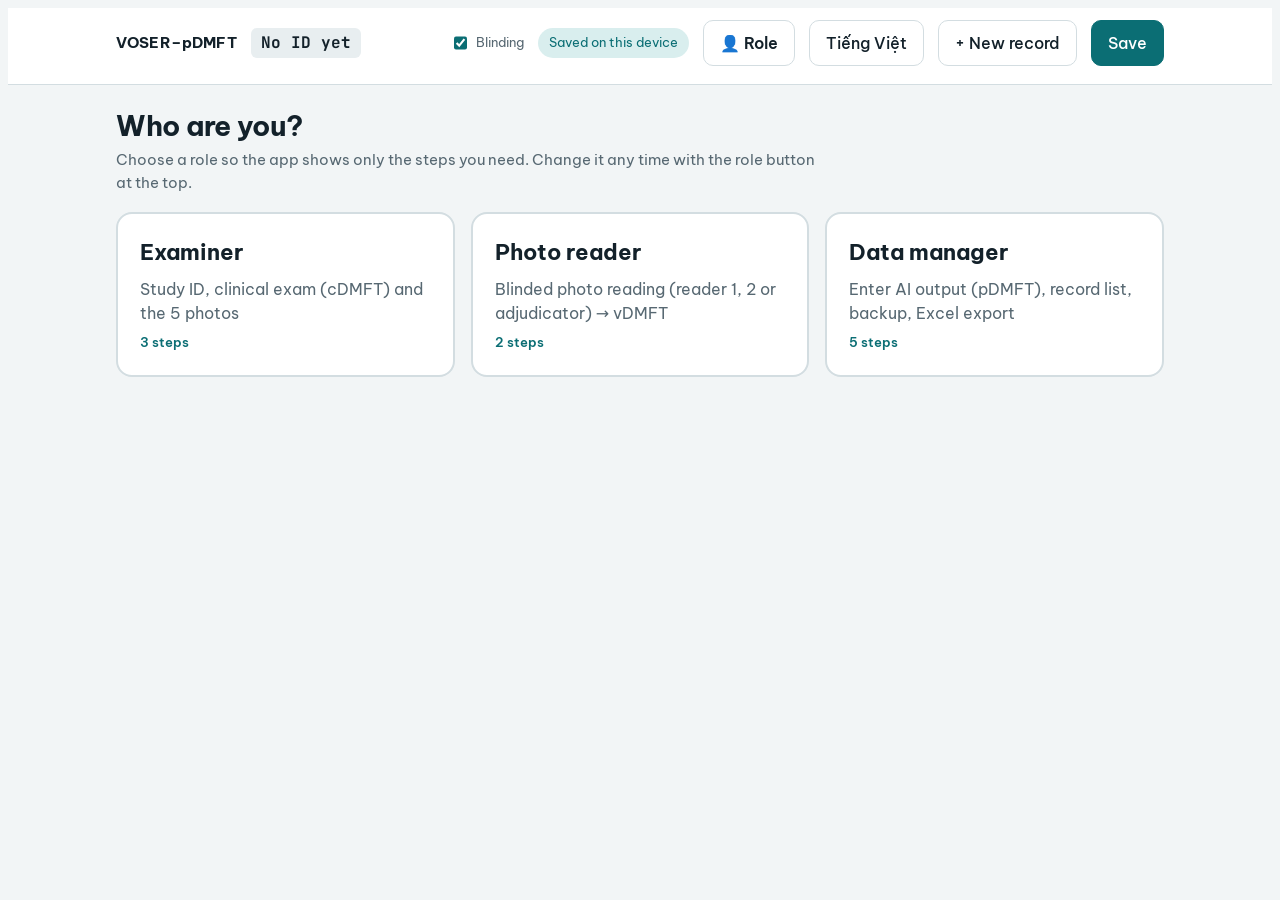
==== commit caffd594: "Cập nhật VOSER v3" ====
--- a/index.html
+++ b/index.html
@@ -289,6 +289,46 @@
 .drop,.vimg{position:relative}
 @media (prefers-reduced-motion:reduce){*{transition:none!important}}
 @media (max-width:520px){h1{font-size:20px} .brand small{display:none}}
+<style>
+/* ===== Simple mode: larger, cleaner ===== */
+body{font-size:17px}
+.brand small{display:none}
+.btn{padding:10px 16px;font-size:16px;min-height:44px;border-radius:10px}
+.btn.sm{padding:6px 12px;font-size:14px;min-height:36px}
+input,select,textarea{font-size:16px!important;min-height:44px}
+.fld>label{font-size:15px}
+.ck{font-size:16px;gap:10px}
+.ck input{width:22px;height:22px}
+.banner{font-size:15px}
+.step{padding:10px 14px}
+.step .t b{font-size:15px}
+.step .t span{font-size:12px}
+.step .n{width:28px;height:28px;font-size:14px}
+.chip{font-size:13px;padding:5px 11px}
+h1{font-size:clamp(22px,4vw,28px)}
+body.simple .lead:not(.keep),body.simple .note{display:none}
+body.simple #btnDemo{display:none}
+body[data-urole="doc"] .toggle,body[data-urole="doc"] #btnNewTop{display:none}
+.rolebtn{font-weight:600}
+.rolegrid{display:grid;grid-template-columns:repeat(auto-fit,minmax(240px,1fr));gap:16px;margin-top:18px}
+.rolecard{display:flex;flex-direction:column;gap:8px;text-align:left;padding:22px;border:2px solid var(--line);border-radius:16px;background:var(--surface);cursor:pointer;font:inherit;color:inherit}
+.rolecard b{font-size:22px}
+.rolecard span{color:var(--muted);font-size:16px}
+.rolecard em{font-style:normal;font-size:13px;color:var(--accent);font-weight:600}
+.rolecard.on,.rolecard:hover{border-color:var(--accent);background:var(--accent-soft)}
+.chonwrap{display:flex;flex-direction:column;gap:10px}
+.chonrow{display:flex;flex-wrap:wrap;align-items:center;gap:10px 16px;padding:14px 16px;border:1px solid var(--line);border-radius:12px;background:var(--surface)}
+.chonrow.cur{border-color:var(--accent)}
+.chonid{font-weight:700;font-size:18px;min-width:90px}
+.chonst{flex:1;color:var(--muted);font-size:15px;min-width:200px}
+body.simple .toggle,body.simple #btnNew2{display:none}
+main .foot[hidden]{display:none!important}
+@media (max-width:600px){#modeChip{display:none}.rolebtn,.langbtn{padding:6px 10px;min-height:38px;font-size:14px}.bar .btn{padding:8px 12px}}
+.aigrid{display:grid;grid-template-columns:repeat(4,minmax(0,1fr));gap:14px;align-items:end}
+.aigrid input{font-size:22px!important;font-weight:700;text-align:center}
+.aitot{display:flex;flex-direction:column;align-items:center;justify-content:center;border-radius:12px;background:var(--accent-soft);padding:8px;min-height:72px}
+.aitot b{font-size:30px;line-height:1}.aitot span{font-size:13px;color:var(--accent);font-weight:600}
+@media (max-width:600px){.aigrid{grid-template-columns:repeat(2,minmax(0,1fr))}}
 </style>
 </head>
 <body>
@@ -300,7 +340,7 @@
    <span class="chip dirty" id="dirtyChip" hidden>Unsaved</span>
    <span class="sp"></span>
    <label class="toggle" title="Hide the other methods' results while entering data, following the protocol's blinding procedure"><input type="checkbox" id="blind" checked> Blinding</label>
-   <span class="chip" id="modeChip">Connecting…</span><button type="button" class="btn" style="margin-left:8px;padding:4px 10px" onclick="switchLang()" title="Language / Ngôn ngữ">Tiếng Việt</button>
+   <span class="chip" id="modeChip">Connecting…</span><button type="button" class="btn langbtn" onclick="switchLang()" title="Language / Ngôn ngữ">Tiếng Việt</button>
    <button class="btn" id="btnNewTop" type="button">+ New record</button>
    <button class="btn pri" id="btnSave" type="button">Save</button>
   </div>
@@ -610,7 +650,7 @@
 const QCRIT=["Sharpness (focus, motion)","Lighting, glare","Saliva, mirror fogging","Coverage and angle"];
 const INCL=[["i_age","Aged 18–25 (from 18th birthday to before 26th birthday), living in Vietnam"],["i_perm","Has permanent teeth"],["i_consent","Written informed consent"],["i_coop","Can open the mouth and cooperate enough for the exam and 5 photos"]];
 const EXCL=[["e_ortho","Active fixed orthodontic appliance or removable denture (bonded retainers are not excluded)"],["e_prim","Retained primary teeth or visible supernumerary teeth"],["e_miss","More than 8 of the 28 teeth absent (third molars not counted)"],["e_acute","Acute pain needing immediate emergency care"],["e_tx","Dental treatment between the exam and photography"]];
-const STEPS=[{k:"ma",l:"ID",s:"Screening"},{k:"kham",l:"Clinical exam",s:"cDMFT"},{k:"anh",l:"Photos",s:"5 views"},{k:"ai",l:"AI diagnosis",s:"pDMFT"},{k:"doc",l:"Photo reading",s:"vDMFT"},{k:"sosanh",l:"Comparison",s:"3 indices"}];
+const STEPS=[{k:"ma",l:"ID",s:"Screening"},{k:"kham",l:"Clinical exam",s:"cDMFT"},{k:"anh",l:"Photos",s:"5 views"},{k:"ai",l:"pDMFT",s:"AI result"},{k:"doc",l:"Photo reading",s:"vDMFT"}];
 const PARTS=["meta","clin","photo","ai","r1","r2","arb"];
 /* tooth surfaces (VOSER): Nhai occlusal, N buccal, T lingual, G mesial, X distal; anterior teeth have no occlusal surface */
 const SLAB={Nhai:"Occlusal",N:"Buccal",T:"Lingual",G:"Mesial",X:"Distal"};
@@ -711,7 +751,7 @@
 function triple(r){if(!(r.clin?.lock&&r.ai?.lock&&vLocked(r)))return null;
   const age=ageOf(r);const C=idxWHO(r.clin.c,T28,age),H=idxH(r.clin.c),C32=filled(r.clin.c,WIS)===4?idxWHO(r.clin.c,T32,age):null;
   const no=photoState(r).noOut||r.photo?.noOutput;const aiNo=no||r.ai?.noOutput;
-  const Vc=consensus(r);const V=no?null:idxP(Vc),A=aiNo?null:idxP(r.ai.c);
+  const Vc=consensus(r);const V=no?null:idxP(Vc),A=aiNo?null:aiIdx(r);
   return{C,H,C32,V,A,Vc,no,aiNo,UM:idxU(r.clin.c,r.clin.u)};}
 
 /* ================= UI ================= */
@@ -725,7 +765,7 @@
   const e=eligibility(r.meta);o.ma=r.id&&e.s==="ok"?"lock":(r.id||e.s!=="none")?"part":"";
   o.kham=r.clin?.lock?"lock":filled(r.clin?.c,T32)?"part":"";
   o.anh=r.photo?.lock?"lock":photoState(r).has?"part":"";
-  o.ai=r.ai?.lock?"lock":filled(r.ai?.c,T28)||r.ai?.noOutput?"part":"";
+  o.ai=r.ai?.lock?"lock":(window.aiHas&&aiHas(r))||filled(r.ai?.c,T28)||r.ai?.noOutput?"part":"";
   o.doc=vLocked(r)?"lock":(filled(r.r1?.c,T28)||filled(r.r2?.c,T28))?"part":"";
   o.sosanh=triple(r)?"lock":"";return o;}
 function countRecords(){const ids=new Set();PARTS.forEach(p=>store[p].forEach((_,k)=>ids.add(k)));return ids.size;}
@@ -959,7 +999,7 @@
     $("#cmpOne").innerHTML=`<div class="panel" style="text-align:center;padding:30px"><div style="font-size:30px">🔒</div><h3 style="margin-top:6px">Comparison not yet available for ${esc(r.id||"this record")}</h3><p class="note" style="margin:6px auto">Waiting to lock: ${miss.join(", ")}. The linking table opens only after all three outputs are locked, so no one can adjust a result to match another measurement.</p></div>`;
   } else {
     const age=ageOf(r);const C=tr?.C||idxWHO(r.clin.c,T28,age),H=tr?.H||idxH(r.clin.c);const Vc=tr?.Vc||consensus(r);
-    const V=tr?tr.V:idxP(Vc),A=tr?tr.A:idxP(r.ai.c);
+    const V=tr?tr.V:idxP(Vc),A=tr?tr.A:aiIdx(r);
     const card=(lab,sub,x,col,ref)=>`<div class="mcard" style="--c:var(${col})"><div class="lab">${lab}</div><div class="big">${x?x.T:"—"}</div><div class="parts">${x?`D ${x.D} · M ${x.M} · F ${x.F}`:"No output"}</div><div class="note" style="margin:4px 0 0">${sub}</div>${ref&&x?`<div class="delta">Versus clinical: <b style="color:var(${col})">${sgn(x.T-C.T,0)}</b> teeth · versus hDMFT: <b>${sgn(x.T-H.T,0)}</b></div>`:""}</div>`;
     const dV=V?V.T-C.T:null,dA=A?A.T-C.T:null;const dd=V&&A?Math.abs(dA)-Math.abs(dV):null;
     const rows=[["Clinical (C)",T=>harmW(r.clin.c?.[T]),T=>r.clin.c?.[T],kindW],["Photo reading (V)",T=>harmP(Vc[T]),T=>Vc[T],kindP],["AI (A)",T=>harmP(r.ai.c?.[T]),T=>r.ai.c?.[T],kindP]];
@@ -1087,7 +1127,7 @@
 function renderList(){
   const q=($("#search").value||"").toLowerCase();const ids=allIds().filter(i=>!q||i.toLowerCase().includes(q));
   if(!ids.length){$("#list").innerHTML=`<div class="empty">No records yet. Click <b>+ New record</b>, enter the ID in step 1, then click <b>Save</b>. To see how it works, click <b>View example record</b>.</div>`;return;}
-  $("#list").innerHTML=`<table class="tb"><thead><tr><th>ID</th><th>Date</th><th>Age</th><th>Progress (6 steps)</th><th>Updated</th><th></th></tr></thead><tbody>${ids.map(did=>{const r=getRec(did);const st=stepState(r);
+  $("#list").innerHTML=`<table class="tb"><thead><tr><th>ID</th><th>Date</th><th>Age</th><th>Progress (5 steps)</th><th>Updated</th><th></th></tr></thead><tbody>${ids.map(did=>{const r=getRec(did);const st=stepState(r);
     const up=PARTS.map(p=>r[p]?.updatedAt).filter(Boolean).sort().pop();
     return `<tr class="${cur?.id&&docId(cur.id)===did?"cur":""}"><td class="mono">${esc(r.id)}</td><td>${esc(r.meta.ngay||"")}</td><td class="num">${esc(r.meta.tuoi||"")}</td>
      <td><span class="dots" title="ID · Clinical · Photos · AI · Photo reading · Comparison">${STEPS.map(s=>`<i class="${st[s.k]==="lock"?"l":st[s.k]==="part"?"p":""}"></i>`).join("")}</span></td>
@@ -1239,7 +1279,7 @@
 async function guard(){return !dirty.size||cur.demo||await ask("The open record has unsaved changes. Discard them?","Discard changes");}
 async function newRec(){if(!await guard())return;Object.keys(pending).forEach(k=>{URL.revokeObjectURL(pending[k].url);delete pending[k];});cur=blank();dirty.clear();sel=null;showTab("ma");}
 $("#btnNew").onclick=newRec;$("#btnNew2").onclick=newRec;$("#btnNewTop").onclick=newRec;
-$("#btnDemo").onclick=async()=>{if(!await guard())return;cur=demoRec();dirty.clear();showTab("sosanh");};
+$("#btnDemo").onclick=async()=>{if(!await guard())return;cur=demoRec();dirty.clear();showTab("ma");};
 async function openRec(did){if(!await guard())return;Object.keys(pending).forEach(k=>delete pending[k]);cur=getRec(did);dirty.clear();sel=null;showTab("ma");toast("Opening "+cur.id);}
 async function delRec(did){const r=getRec(did);if(!await ask(`Permanently delete record ${r.id}, all parts and photos?`,"Clear"))return;
   try{for(const p of PARTS){if(mode==="cloud"){try{await db.collection(p).doc(did).delete();}catch{}}else store[p].delete(did);}
@@ -1268,7 +1308,7 @@
     "doc_bat_dong","kappa_2_doc","che_do_doc1","d1_DMFS","che_do_doc2","d2_DMFS","anh_du","anh_dat","khong_dau_ra_anh","khong_dau_ra_ai","ai_phien_ban","ai_ma_bam","ai_thoi_diem",...VIEWS.flatMap(v=>[`q_${v.k}`,`chup_lai_${v.k}`,`anh_${v.k}`,`chinh_${v.k}`]),
     "khoa_kham","khoa_anh","khoa_ai","khoa_doc1","khoa_doc2","khoa_dong_thuan","nhat_ky_mo_khoa"];
   const rows=recs.map(r=>{const m=r.meta,age=ageOf(r);const C=idxWHO(r.clin.c,T28,age),C32=filled(r.clin.c,WIS)===4?idxWHO(r.clin.c,T32,age).T:"",H=idxH(r.clin.c);
-    const Vc=consensus(r),V=idxP(Vc),A=idxP(r.ai.c);const ps=photoState(r);const fin=vLocked(r)&&r.clin.lock&&r.ai.lock;
+    const Vc=consensus(r),V=idxP(Vc),A=aiIdx(r);const ps=photoState(r);const fin=vLocked(r)&&r.clin.lock&&r.ai.lock;
     const kp=kappa(T28.filter(t=>r.r1.c?.[t]&&r.r2.c?.[t]).map(t=>[harmP(r.r1.c[t]),harmP(r.r2.c[t])]),["S","D","F","A","X"]);
     const e=eligibility(m);const vOk=fin&&!ps.noOut&&!r.photo.noOutput,aOk=vOk&&!r.ai.noOutput;
     const logs=PARTS.flatMap(p=>(r[p]?.log||[]).map(l=>`${p}@${l.at}: ${l.reason}`)).join(" | ");
@@ -1355,6 +1395,136 @@
 cur=blank();
 const h=(location.hash||"").slice(1);showTab([...STEPS.map(s=>s.k),"ds","hd"].includes(h)?h:"ma");
 connect();
+</script>
+<script>
+/* ===== pDMFT section: record the AI result only (model runs outside the app) ===== */
+(function(){
+const VI=document.documentElement.lang==="vi";
+const TX=VI?{h:"pDMFT · kết quả AI",lead:"Mô hình không chạy trong app. Nhóm chạy pDMFT-AI gửi kết quả cho từng mã nghiên cứu; nhập số răng D, M, F ở đây rồi khóa.",
+  D:"D – răng sâu",M:"M – răng vắng",F:"F – răng trám",tot:"pDMFT",ver:"Phiên bản mô hình",verPh:"VD: pDMFT-AI v1.0, T = 0,85",no:"AI không cho kết quả cho phiếu này (lỗi chạy, ảnh không xử lý được)",
+  lab:"kết quả pDMFT",bad:"Mỗi ô là số nguyên 0–28 và D + M + F không quá 28.",need:"Nhập đủ D, M, F.",ok:"Đủ dữ liệu, có thể khóa.",noMsg:"Ghi nhận AI không cho kết quả.",verNeed:" Nên ghi phiên bản mô hình."}
+:{h:"pDMFT · AI result",lead:"The model does not run in the app. The team running pDMFT-AI sends a result for each study ID; enter the number of D, M and F teeth here, then lock.",
+  D:"D – decayed teeth",M:"M – absent teeth",F:"F – filled teeth",tot:"pDMFT",ver:"Model version",verPh:"e.g. pDMFT-AI v1.0, T = 0.85",no:"AI gave no result for this record (run error, photos not processable)",
+  lab:"pDMFT result",bad:"Each box must be a whole number 0–28 and D + M + F at most 28.",need:"Enter D, M and F.",ok:"Complete, ready to lock.",noMsg:"Recorded as no AI result.",verNeed:" Record the model version."};
+const sec=document.querySelector('section[data-panel="ai"]');
+sec.innerHTML=`<h1>${TX.h}</h1><p class="lead keep">${TX.lead}</p>
+<div class="panel aisimple">
+ <div class="aigrid">${["D","M","F"].map(k=>`<div class="fld"><label for="ais_${k}">${TX[k]}</label><input id="ais_${k}" data-aisum="${k}" type="number" inputmode="numeric" min="0" max="28" step="1"></div>`).join("")}
+  <div class="aitot"><b id="aiTot">–</b><span>${TX.tot}</span></div></div>
+ <div class="fld" style="margin-top:14px"><label for="ai_ver">${TX.ver}</label><input type="text" id="ai_ver" data-ai="version" placeholder="${TX.verPh}"></div>
+ <label class="ck" style="margin-top:12px"><input type="checkbox" id="ai_no" data-ai="noOutput"> ${TX.no}</label>
+</div>
+<div class="lockbar" id="aiLock"></div>`;
+const num=v=>v===""||v==null?null:Number(v);
+function sumOf(a){const s=a?.sum||{};const v=["D","M","F"].map(k=>num(s[k]));
+  if(v.some(x=>x==null))return{ok:false,empty:v.every(x=>x==null)};
+  if(v.some(x=>!Number.isInteger(x)||x<0||x>28)||v[0]+v[1]+v[2]>28)return{ok:false,bad:true};
+  return{ok:true,D:v[0],M:v[1],F:v[2],T:v[0]+v[1]+v[2]};}
+window.aiIdx=function(r){const s=sumOf(r.ai);if(s.ok)return{D:s.D,M:s.M,F:s.F,T:s.T,n9:""};return idxP(r.ai?.c);};
+window.aiHas=function(r){const s=r.ai?.sum||{};return["D","M","F"].some(k=>s[k]!==""&&s[k]!=null);};
+function paint(){const a=cur.ai;a.sum=a.sum||{};const lk=!!a.lock;
+  document.querySelectorAll("[data-aisum]").forEach(el=>{if(document.activeElement!==el)el.value=a.sum[el.dataset.aisum]??"";el.disabled=lk||!!a.noOutput;});
+  document.querySelectorAll('section[data-panel="ai"] [data-ai]').forEach(el=>{if(el.type==="checkbox")el.checked=!!a[el.dataset.ai];else if(document.activeElement!==el)el.value=a[el.dataset.ai]??"";el.disabled=lk;});
+  const s=sumOf(a);$("#aiTot").textContent=a.noOutput?"–":s.ok?s.T:"–";
+  const msg=a.noOutput?TX.noMsg:s.ok?TX.ok+(a.version?"":TX.verNeed):s.bad?TX.bad:TX.need;
+  $("#aiLock").innerHTML=lockHTML("ai",TX.lab,(s.ok||a.noOutput)&&!!cur.id,msg,a.lock);}
+window.renderAi=paint;
+document.addEventListener("input",e=>{const el=e.target;if(el.dataset?.ai&&el.closest?.('section[data-panel="ai"]')&&cur)setTimeout(paint);});
+document.addEventListener("input",e=>{const el=e.target;if(!el.dataset?.aisum||!cur||cur.ai.lock)return;cur.ai.sum=cur.ai.sum||{};
+  cur.ai.sum[el.dataset.aisum]=el.value;touchSoft("ai");paint();});
+})();
+
+/* ===== Simple mode: roles, fewer steps, bigger UI ===== */
+(function(){
+const VI=document.documentElement.lang==="vi";
+const TX=VI?{
+  who:"Bạn là ai?",whoSub:"Chọn vai trò để app chỉ hiện những bước bạn cần. Đổi lại bất cứ lúc nào bằng nút vai trò ở góc trên.",
+  kham:"Người khám",khamD:"Nhập mã, khám lâm sàng (cDMFT) và chụp 5 ảnh",
+  doc:"Nha sĩ đọc ảnh",docD:"Đọc ảnh mù (người đọc 1, 2 hoặc trọng tài) → vDMFT",
+  ql:"Quản lý dữ liệu",qlD:"Nhập kết quả AI (pDMFT), danh sách phiếu, sao lưu, xuất Excel",
+  chon:"Chọn phiếu",chonS:"ảnh đã khóa",chonH:"Chọn phiếu để đọc ảnh",
+  chonL:"Chỉ hiện các phiếu đã khóa ảnh. Bạn chỉ thấy mã và tiến độ đọc, không thấy kết quả khám hay AI.",
+  none:"Chưa có phiếu nào đã khóa ảnh trên máy này. Nhờ người quản lý gửi bản sao lưu rồi mở ở mục Sao lưu bên dưới.",
+  read:"Đọc",r1:"Đọc 1",r2:"Đọc 2",arb:"Trọng tài",backup:"Sao lưu kết quả đọc",openb:"Mở bản sao lưu",
+  roleBtn:"Vai trò",steps:"bước",lock:"đã khóa",part:"đang nhập",list:"Danh sách",listS:"phiếu",guide:"Hướng dẫn",guideS:"cách dùng"
+}:{
+  who:"Who are you?",whoSub:"Choose a role so the app shows only the steps you need. Change it any time with the role button at the top.",
+  kham:"Examiner",khamD:"Study ID, clinical exam (cDMFT) and the 5 photos",
+  doc:"Photo reader",docD:"Blinded photo reading (reader 1, 2 or adjudicator) → vDMFT",
+  ql:"Data manager",qlD:"Enter AI output (pDMFT), record list, backup, Excel export",
+  chon:"Choose record",chonS:"photos locked",chonH:"Choose a record to read",
+  chonL:"Only records with locked photos are shown. You see the study ID and reading progress only, not the exam or AI results.",
+  none:"No record with locked photos on this device yet. Ask the data manager for a backup and open it below.",
+  read:"Read",r1:"Reader 1",r2:"Reader 2",arb:"Adjudicator",backup:"Back up my readings",openb:"Open a backup",
+  roleBtn:"Role",steps:"steps",lock:"locked",part:"in progress",list:"Records",listS:"records",guide:"Guide",guideS:"how to use"
+};
+const ROLES={kham:{steps:["ma","kham","anh"],extra:["ds"]},doc:{steps:["chon","doc"],extra:[]},ql:{steps:["ma","kham","anh","ai","doc"],extra:["ds","hd"]}};
+let R=null;try{R=localStorage.getItem("voser-role");}catch(e){}
+if(!ROLES[R])R=null;
+const allowed=()=>R?[...ROLES[R].steps,...ROLES[R].extra,"vaitro"]:["vaitro"];
+const first=()=>R?ROLES[R].steps[0]:"vaitro";
+
+/* extra panels */
+$("#topBanner").insertAdjacentHTML("afterend",`<section data-panel="vaitro" hidden><h1>${TX.who}</h1><p class="lead keep">${TX.whoSub}</p><div class="rolegrid" id="roleGrid"></div></section>
+<section data-panel="chon" hidden><h1>${TX.chonH}</h1><p class="lead keep">${TX.chonL}</p><div id="chonList"></div>
+<div class="row" style="margin-top:18px"><button class="btn" type="button" id="rdBackup">${TX.backup}</button><button class="btn" type="button" id="rdOpen">${TX.openb}</button></div></section>`);
+$("#rdBackup").onclick=()=>$("#btnBackup")?.click();
+$("#rdOpen").onclick=()=>$("#btnRestore")?.click();
+
+/* role button in header */
+$("#modeChip").insertAdjacentHTML("afterend",`<button type="button" class="btn rolebtn" id="roleBtn"></button>`);
+$("#roleBtn").onclick=()=>showTab("vaitro");
+function paintRole(){
+  $("#roleBtn").textContent="👤 "+(R?TX[R]:TX.roleBtn);
+  document.body.classList.toggle("simple",R==="kham"||R==="doc");
+  document.body.dataset.urole=R||"";
+  if(R==="doc"){$("#blind").checked=true;}
+  $("#roleGrid").innerHTML=["kham","doc","ql"].map(k=>`<button type="button" class="rolecard ${R===k?"on":""}" data-role="${k}"><b>${TX[k]}</b><span>${TX[k+"D"]}</span><em>${ROLES[k].steps.length} ${TX.steps}</em></button>`).join("");
+}
+document.addEventListener("click",e=>{const b=e.target.closest(".rolecard[data-role]");if(!b)return;R=b.dataset.role;try{localStorage.setItem("voser-role",R);}catch(_){}
+  paintRole();showTab(first());});
+document.addEventListener("click",e=>{const b=e.target.closest("[data-read]");if(!b)return;const [id,rl]=b.dataset.read.split("|");
+  window.__readRole=rl;openRec(id);},true);
+
+/* steps bar by role */
+const meta={chon:{l:TX.chon,s:TX.chonS}};
+window.renderSteps=function(){
+  const st=cur?stepState(cur):{};const list=R?ROLES[R].steps:[];
+  const S=k=>STEPS.find(s=>s.k===k)||{k,...meta[k]};
+  $("#steps").innerHTML=list.map((k,i)=>{const s=S(k);const z=st[k]||"";return `<button class="step st-${z}" data-go="${k}" ${tab===k?'aria-current="page"':""} type="button"><span class="n">${z==="lock"?"✓":i+1}</span><span class="t"><b>${s.l}</b><span>${s.s}${z==="lock"?" · "+TX.lock:z==="part"?" · "+TX.part:""}</span></span></button>`;}).join("")
+   +(R&&ROLES[R].extra.includes("ds")?`<button class="step list" data-go="ds" ${tab==="ds"?'aria-current="page"':""} type="button"><span class="n">≡</span><span class="t"><b>${TX.list}</b><span>${countRecords()} ${TX.listS}</span></span></button>`:"")
+   +(R&&ROLES[R].extra.includes("hd")?`<button class="step list" data-go="hd" ${tab==="hd"?'aria-current="page"':""} type="button"><span class="n">?</span><span class="t"><b>${TX.guide}</b><span>${TX.guideS}</span></span></button>`:"");
+};
+function renderChon(){
+  const ids=allIds().filter(id=>store.photo.get(id)?.lock);
+  if(!ids.length){$("#chonList").innerHTML=`<div class="empty">${TX.none}</div>`;return;}
+  const mark=(r,p)=>r[p]?.lock?"✓":(r[p]&&Object.keys(r[p].c||{}).length?"…":"–");
+  $("#chonList").innerHTML=`<div class="chonwrap">${ids.map(id=>{const r=getRec(id);const me=cur?.id&&docId(cur.id)===id;
+    return `<div class="chonrow ${me?"cur":""}"><span class="mono chonid">${esc(r.id||id)}</span>
+    <span class="chonst">${TX.r1} ${mark(r,"r1")} · ${TX.r2} ${mark(r,"r2")} · ${TX.arb} ${mark(r,"arb")}</span>
+    <span class="row" style="flex-wrap:nowrap">${["r1","r2","arb"].map(p=>`<button class="btn" type="button" data-read="${esc(id)}|${p}" ${r[p]?.lock?"disabled":""}>${TX[p]}</button>`).join("")}</span></div>`;}).join("")}</div>`;
+}
+const _renderAll=window.renderAll;
+window.renderAll=function(){
+  const ft=document.querySelector("main .foot");if(ft)ft.hidden=(tab==="vaitro"||tab==="chon");
+  if(tab==="vaitro"){paintRole();renderSteps();return;}
+  if(tab==="chon"){renderSteps();renderBanner?.();renderChon();return;}
+  _renderAll();
+  const L=R?ROLES[R].steps:[];const i=L.indexOf(tab);
+  $("#btnPrev").disabled=i<=0;$("#btnNext").disabled=i<0||i>=L.length-1;
+};
+const _showTab=window.showTab;
+window.showTab=function(k){if(!allowed().includes(k))k=first();_showTab(k);};
+$("#btnPrev").onclick=()=>{const L=R?ROLES[R].steps:[];const i=L.indexOf(tab);if(i>0)showTab(L[i-1]);};
+$("#btnNext").onclick=()=>{const L=R?ROLES[R].steps:[];const i=L.indexOf(tab);if(i>=0&&i<L.length-1)showTab(L[i+1]);};
+const _openRec=window.openRec;
+window.openRec=async function(did){await _openRec(did);
+  if(R==="doc"&&cur&&docId(cur.id)===did){if(window.__readRole){role=window.__readRole;window.__readRole=null;}showTab("doc");}};
+paintRole();
+showTab(R?(allowed().includes(tab)?tab:first()):"vaitro");
+})();
+
+
 if("serviceWorker" in navigator&&location.protocol!=="file:")addEventListener("load",()=>navigator.serviceWorker.register("sw.js").catch(()=>{}));
 </script>
 
